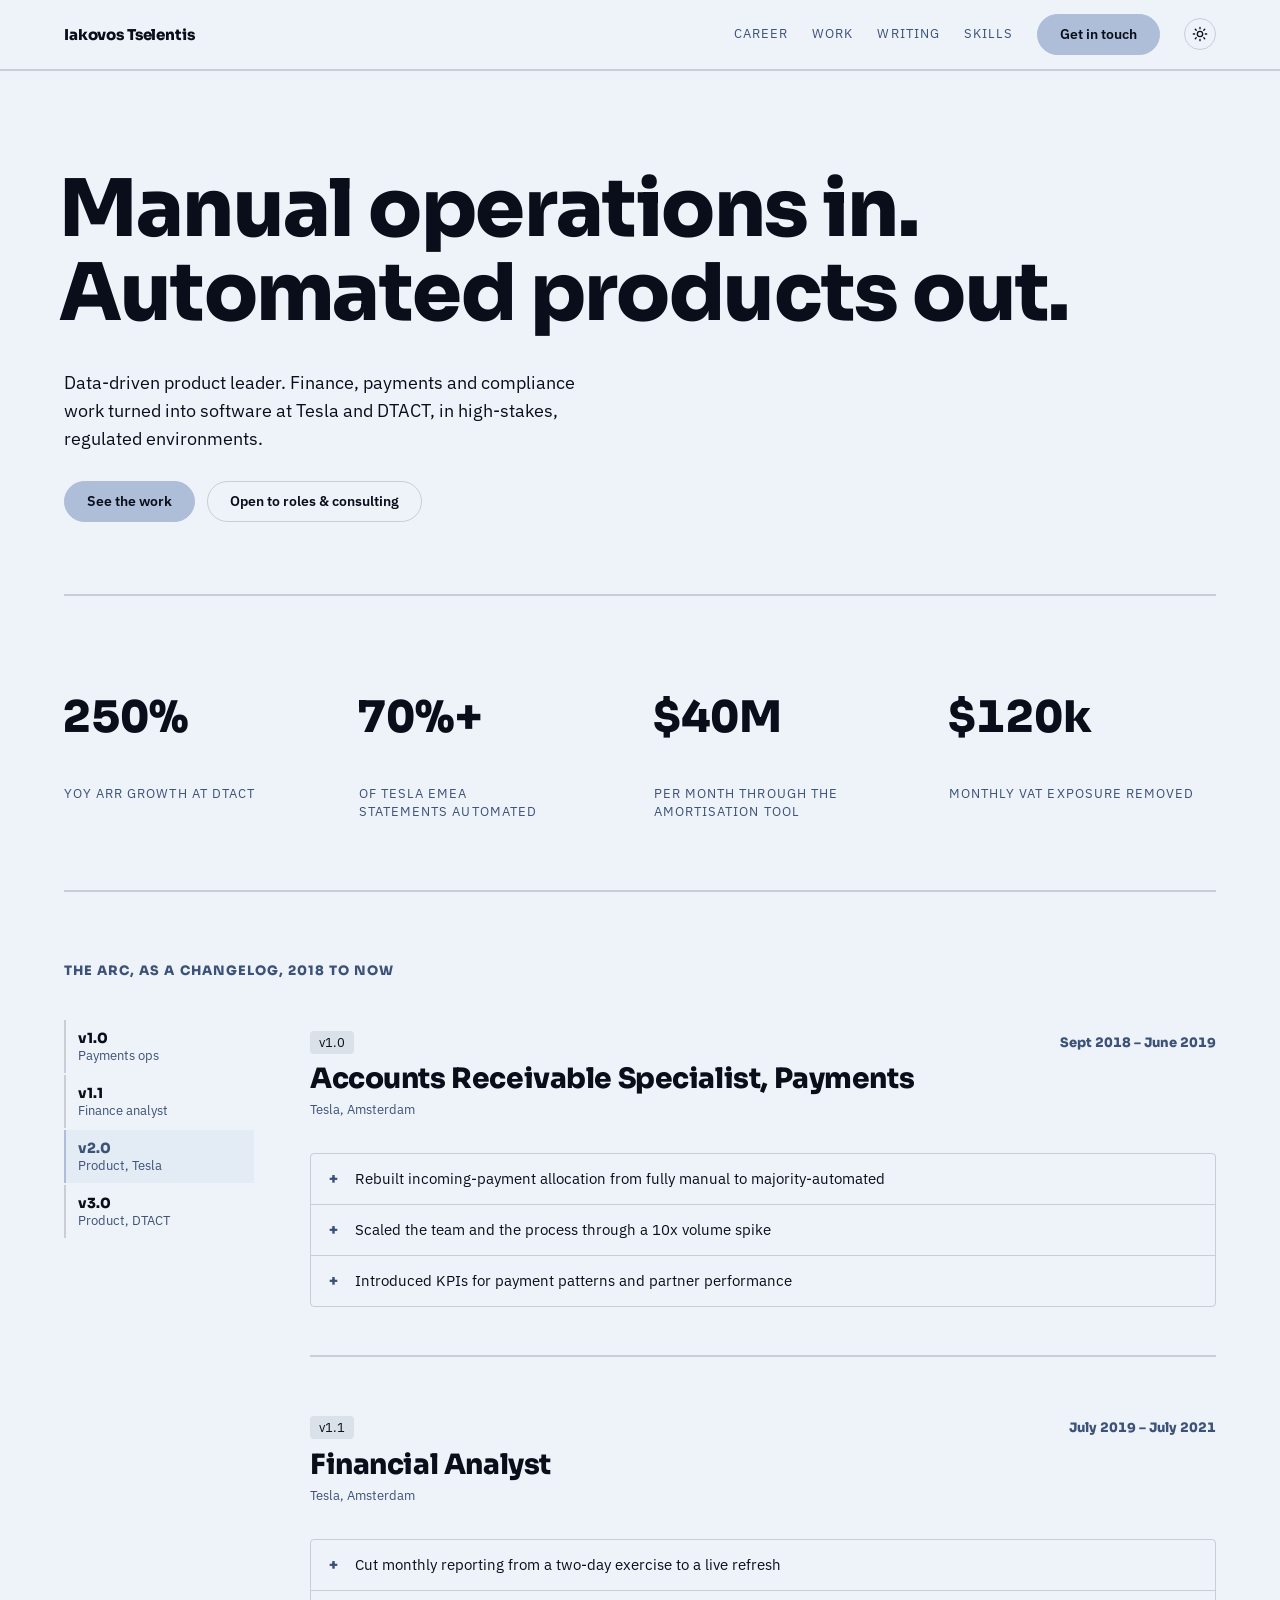
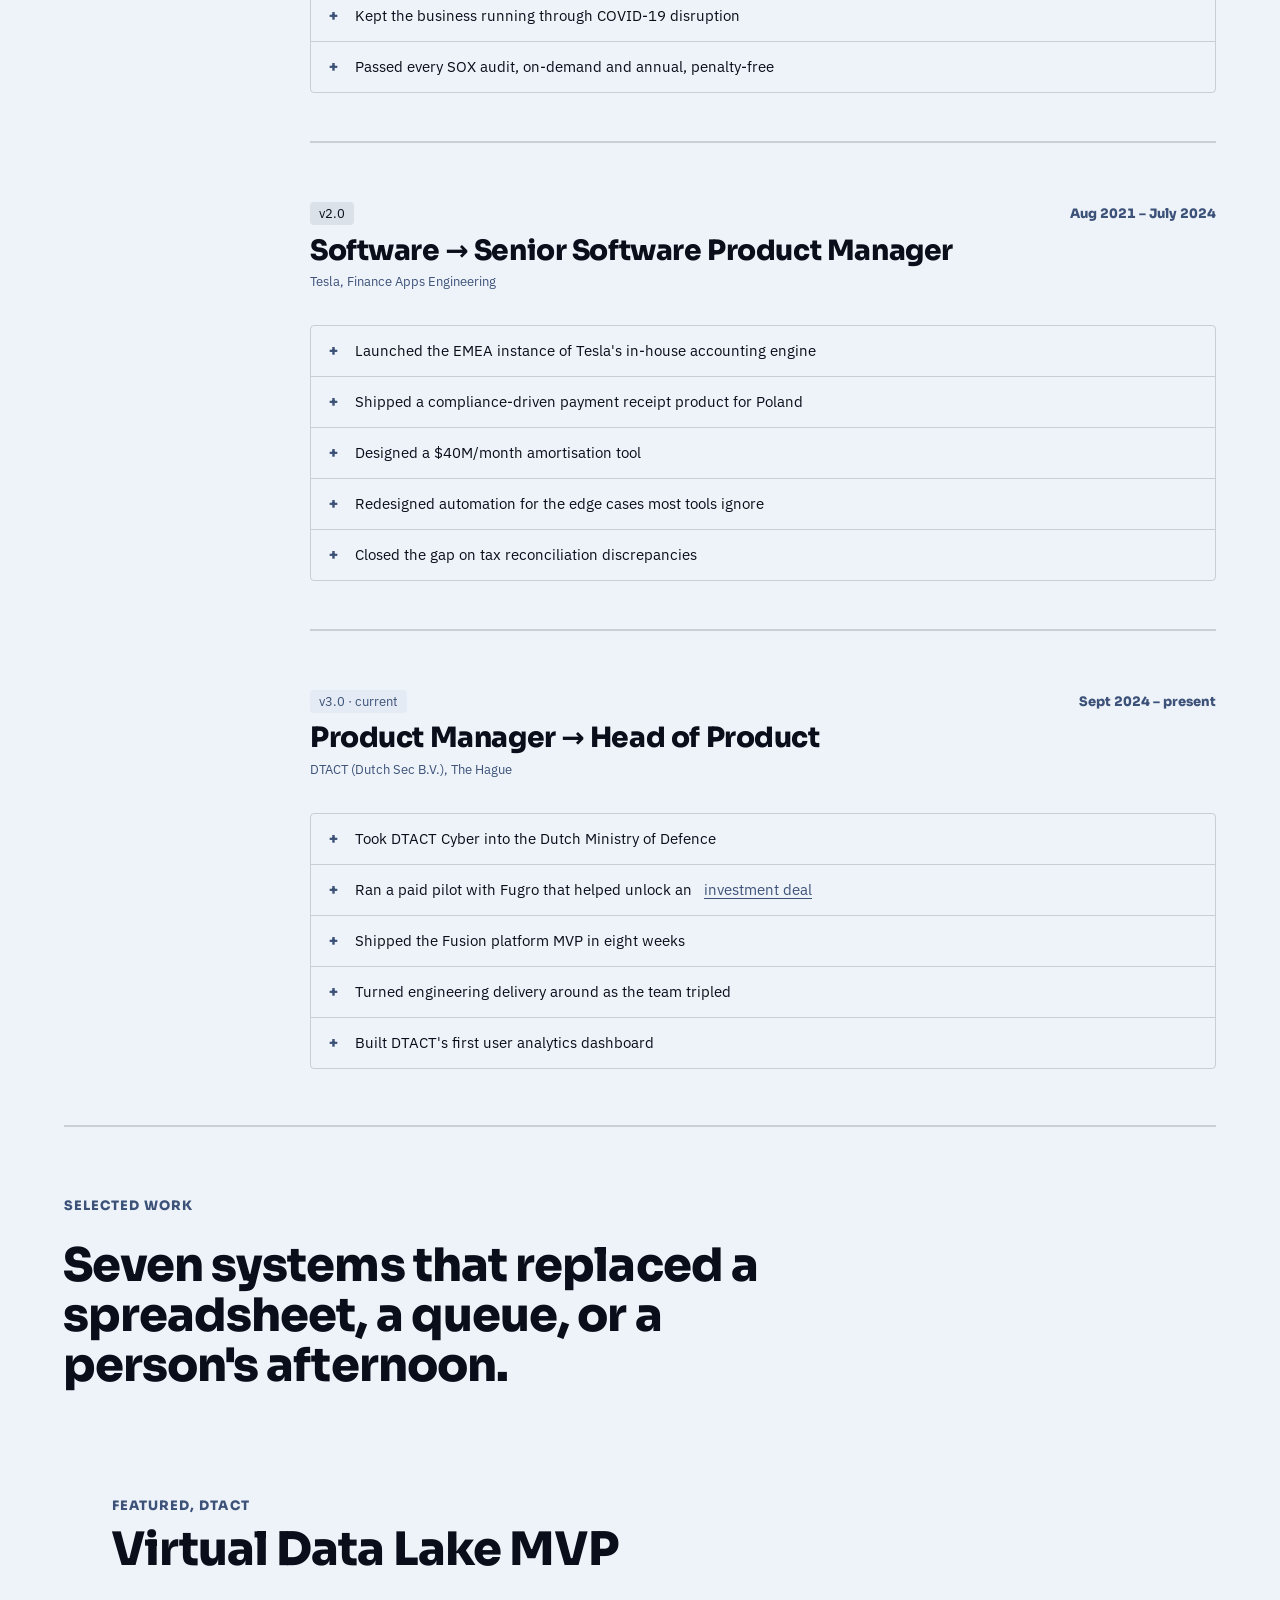
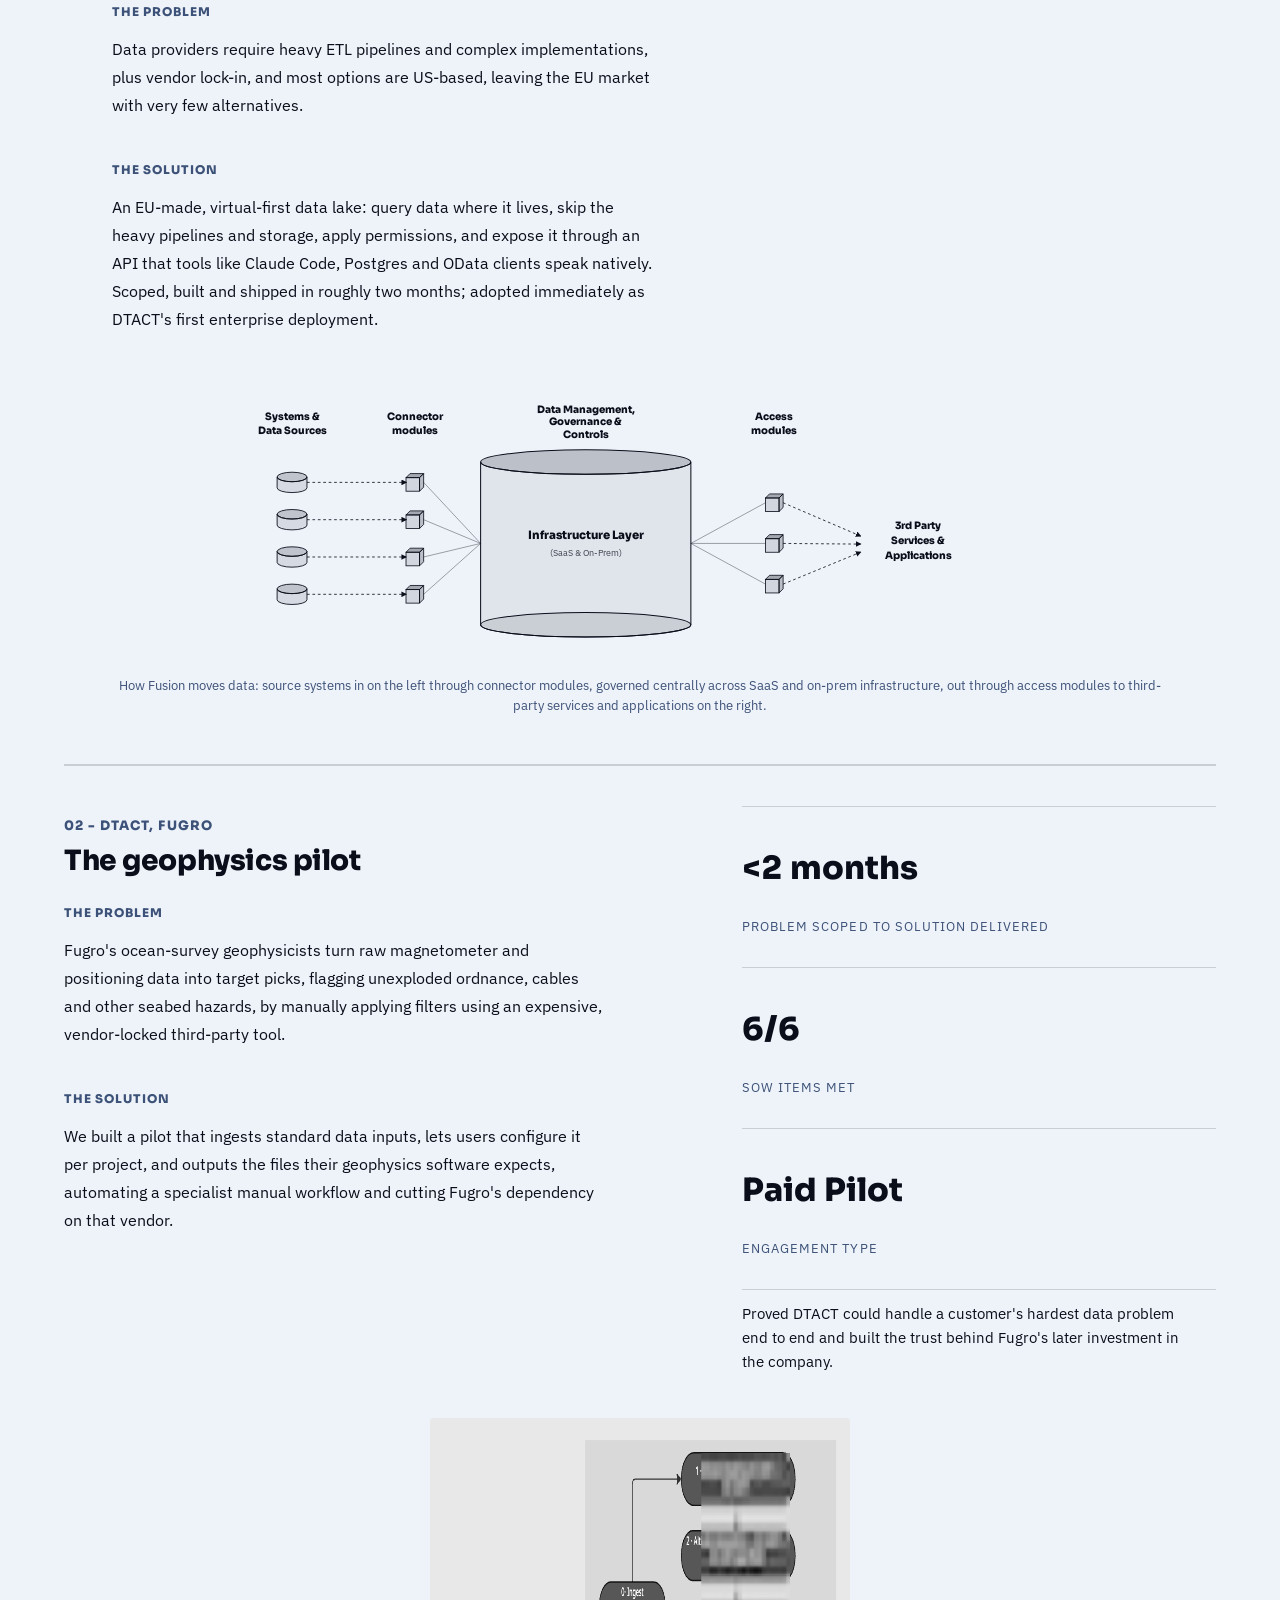
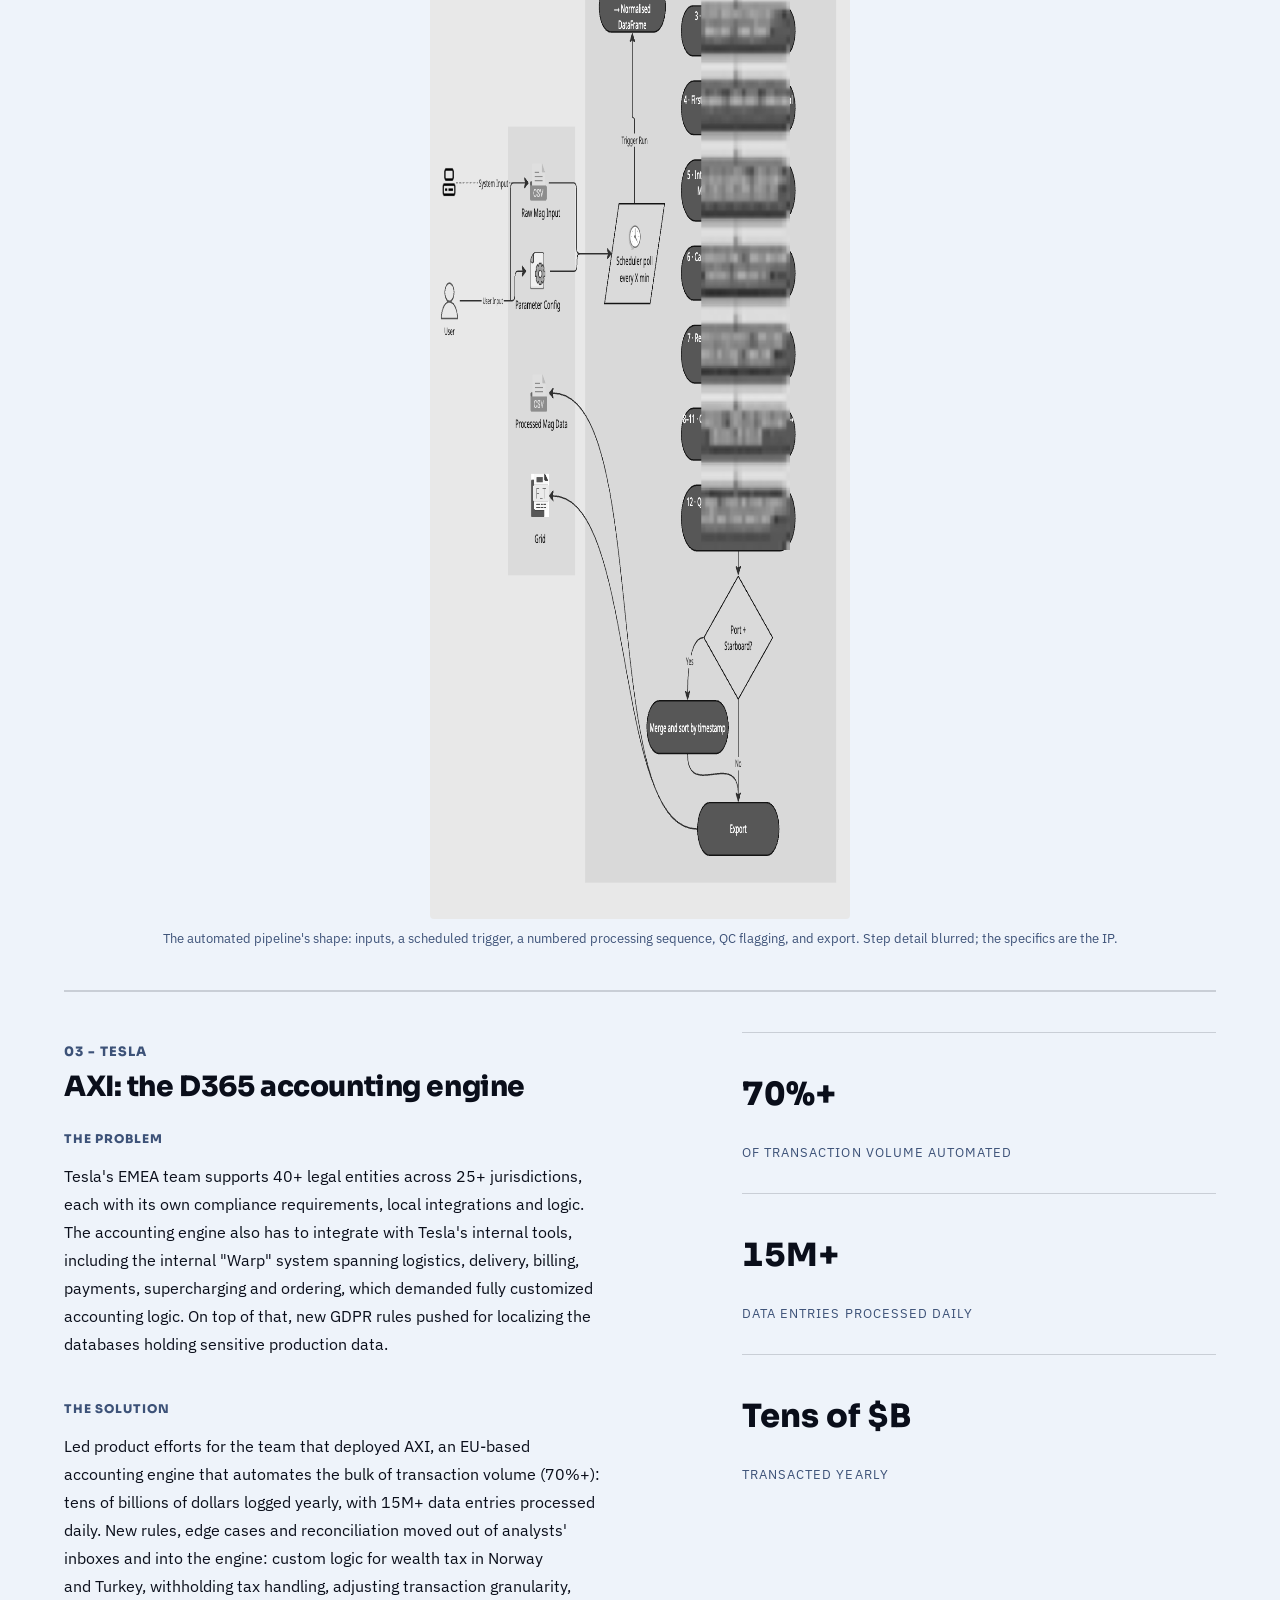
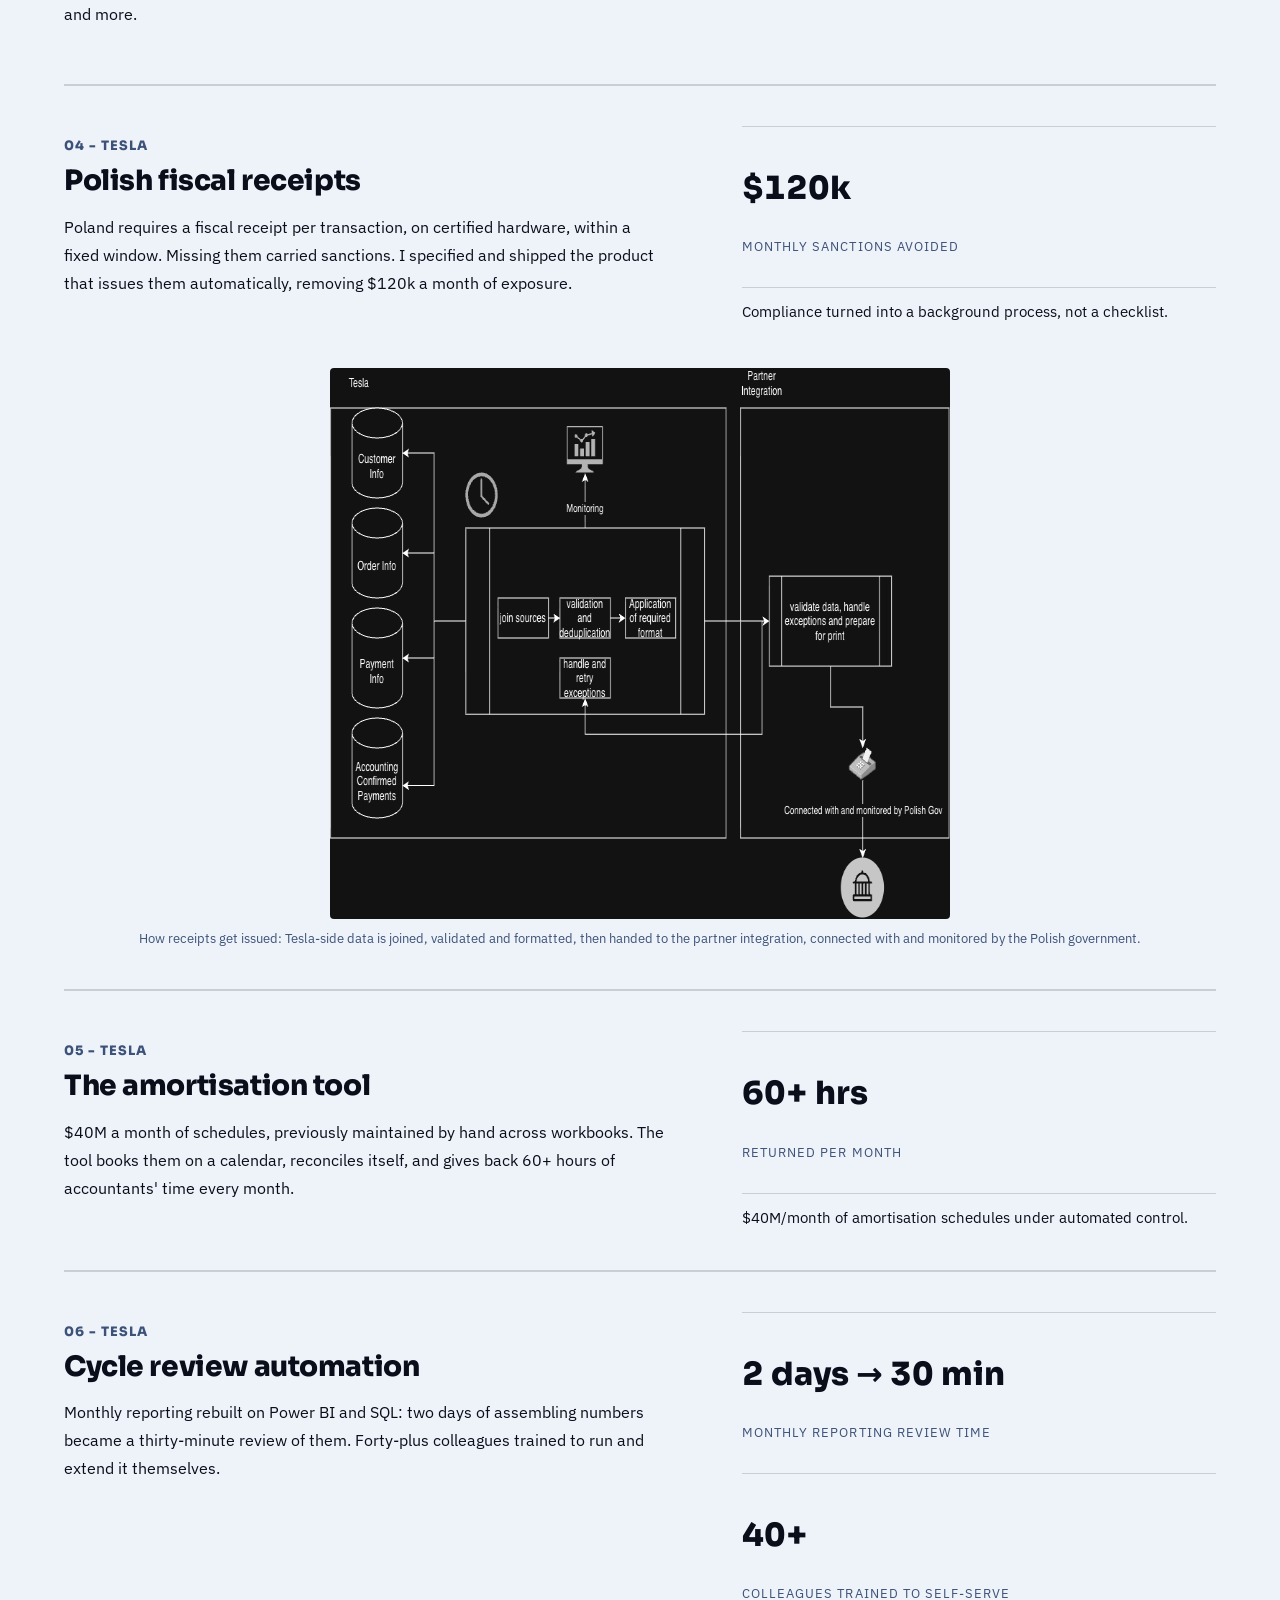
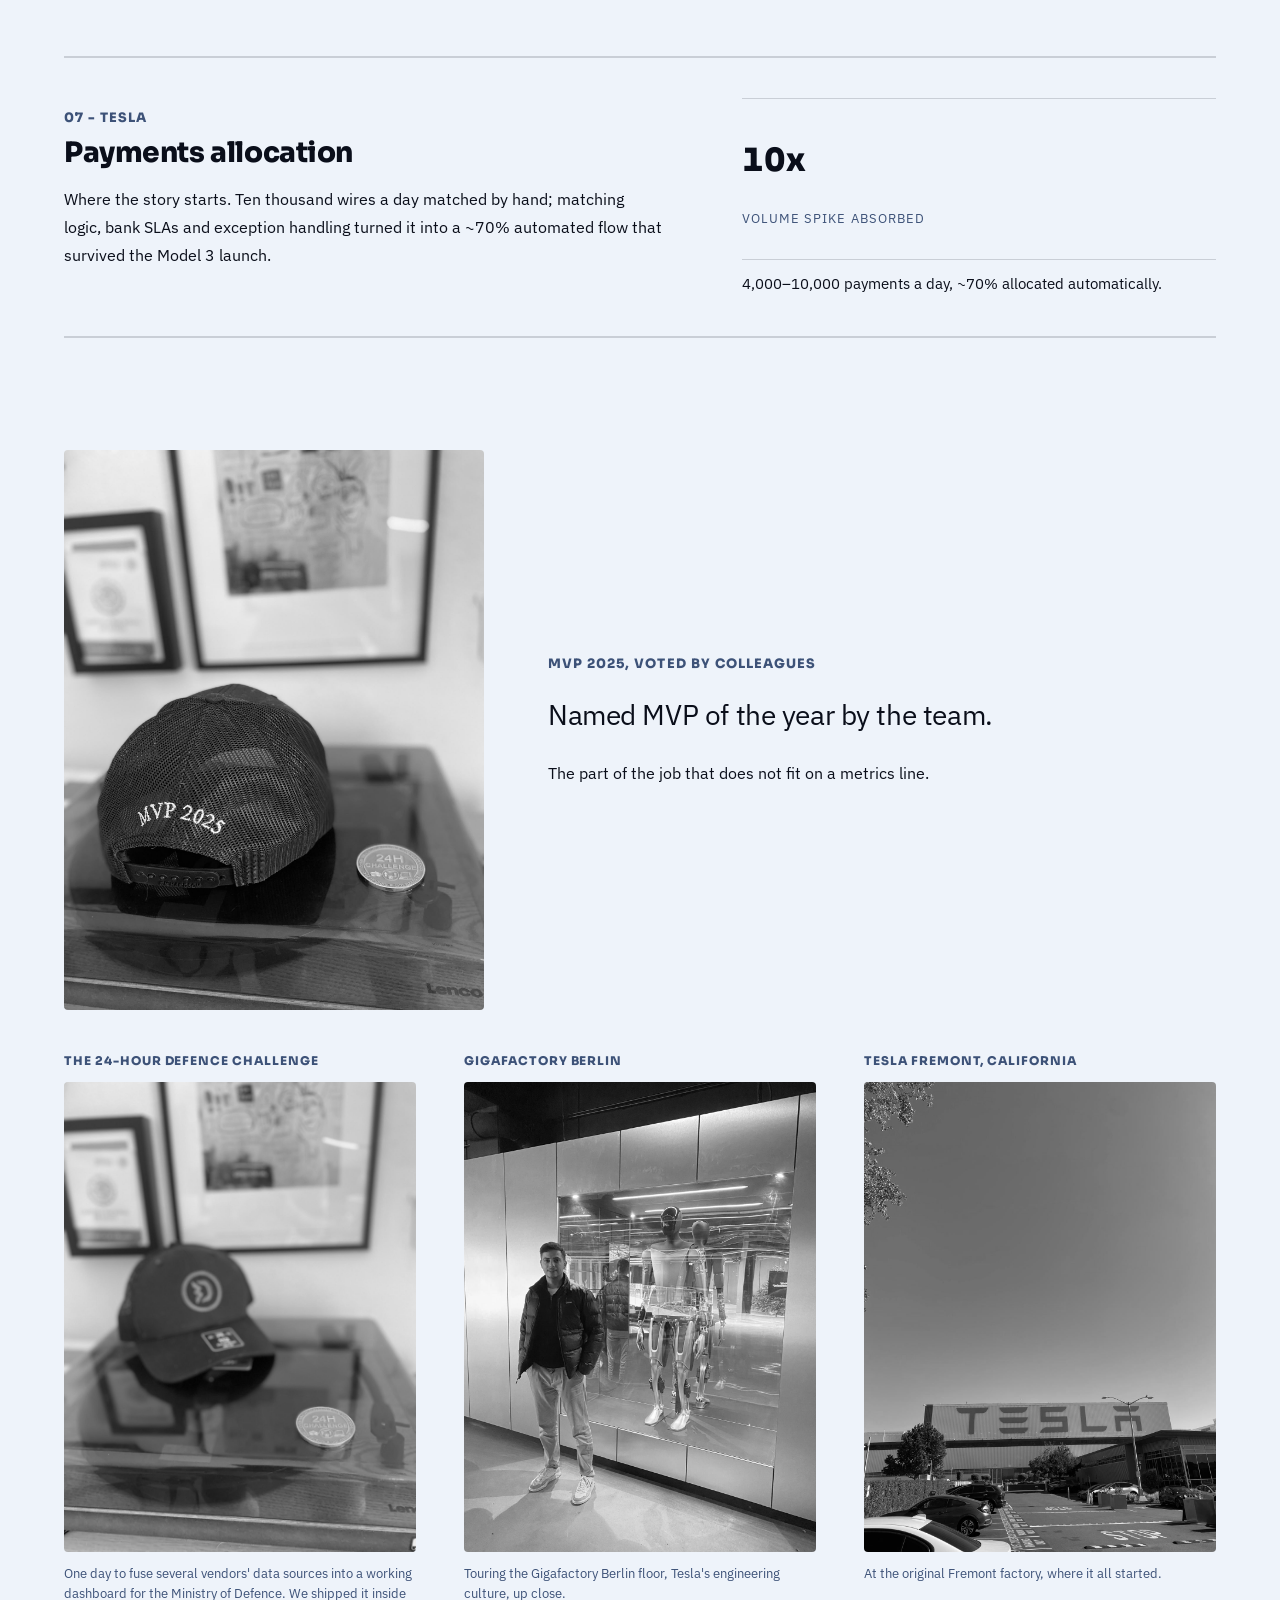
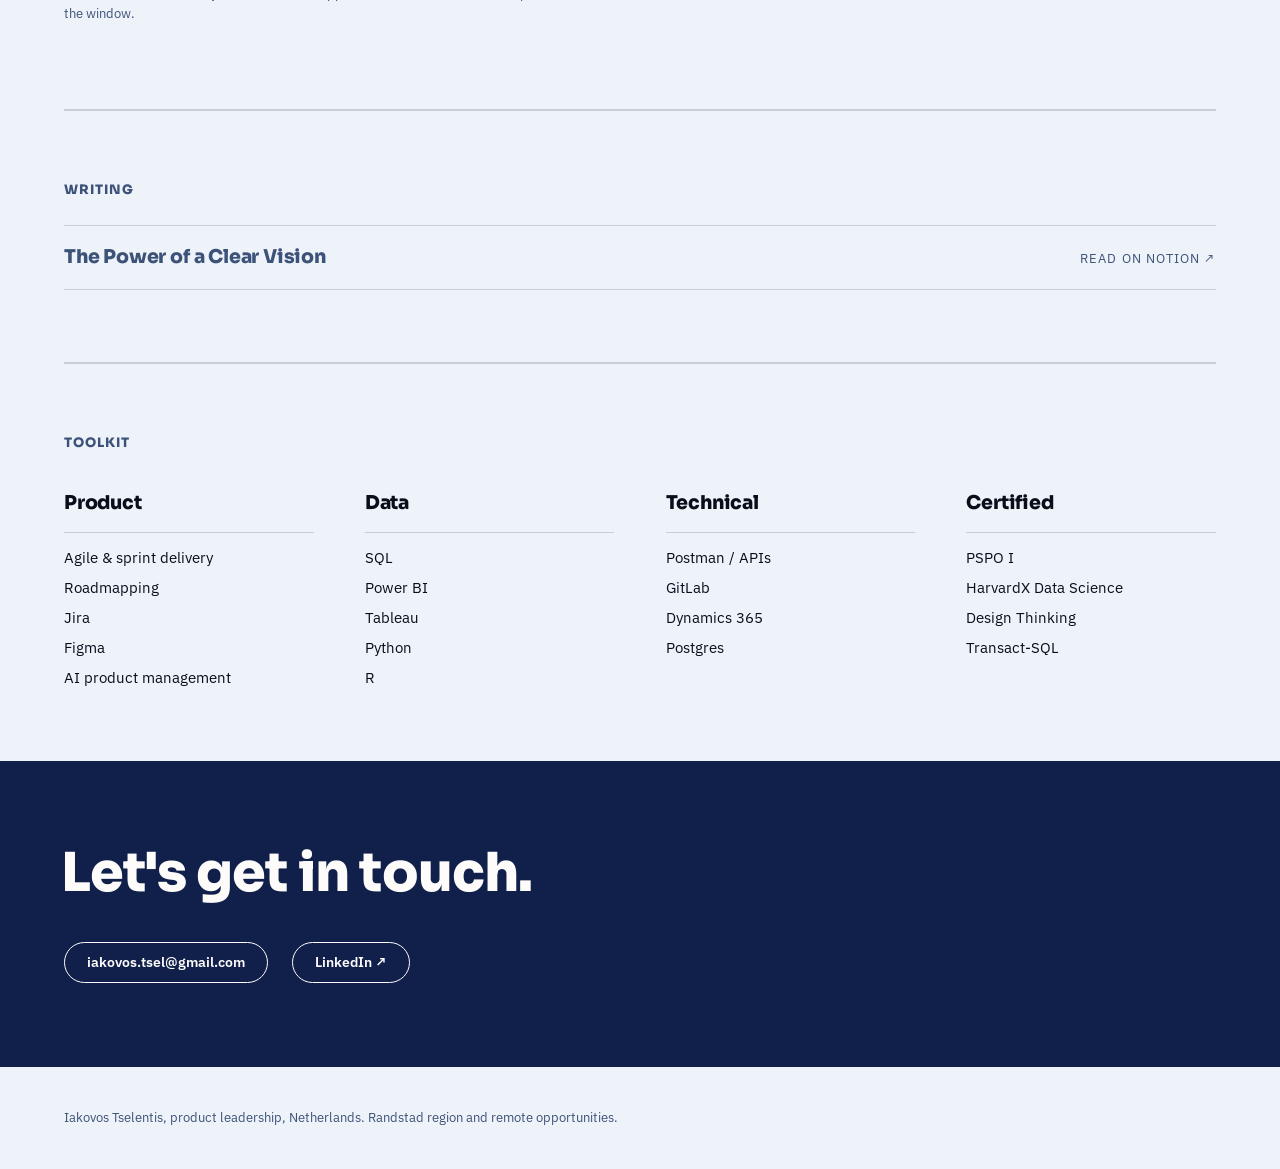
==== index.html @ f906d7c7 "Stop cropping the culture photos The previous aspect-ratio:4/3 + object-fit:cover combo cropped thes" ====
<!doctype html>
<html lang="en">
<head>
<meta charset="utf-8">
<meta name="viewport" content="width=device-width, initial-scale=1">
<title>Iakovos Tselentis, Product Leader</title>
<meta name="description" content="Data-driven product leader. Career portfolio: payments automation at Tesla to Head of Product at DTACT.">
<link rel="preconnect" href="https://fonts.googleapis.com">
<link rel="preconnect" href="https://fonts.gstatic.com" crossorigin>
<link href="https://fonts.googleapis.com/css2?family=Sora:wght@400;600;800&family=IBM+Plex+Sans:wght@400;500;600&display=swap" rel="stylesheet">
<link rel="stylesheet" href="tokens.css">
</head>
<body>


<div style="background: var(--color-bg); color: var(--color-text); font-family: var(--font-body); font-size: 15px; line-height: 1.55;">

<nav class="nav" style="position: sticky; top: 0; z-index: 20; display: flex; flex-wrap: wrap; align-items: center; gap: 12px 24px; background: var(--color-bg); border-bottom: 2px solid var(--color-divider); padding: 14px clamp(20px, 5vw, 72px);">
  <span class="nav-brand" style="font-family: var(--font-heading); font-weight: 800; font-size: 15px; letter-spacing: -0.01em; margin-right: auto;">Iakovos Tselentis</span>
  <a href="#career" style="font-size: 13px; letter-spacing: 0.08em; text-transform: uppercase; text-decoration: none; white-space: nowrap;">Career</a>
  <a href="#work" style="font-size: 13px; letter-spacing: 0.08em; text-transform: uppercase; text-decoration: none; white-space: nowrap;">Work</a>
  <a href="#writing" style="font-size: 13px; letter-spacing: 0.08em; text-transform: uppercase; text-decoration: none; white-space: nowrap;">Writing</a>
  <a href="#skills" style="font-size: 13px; letter-spacing: 0.08em; text-transform: uppercase; text-decoration: none; white-space: nowrap;">Skills</a>
  <a class="btn btn-primary" href="#contact">Get in touch</a>
  <button class="theme-toggle" id="theme-toggle" type="button" aria-label="Toggle light and dark mode">
    <svg class="icon-moon" viewBox="0 0 24 24" fill="none" stroke="currentColor" stroke-width="2" stroke-linecap="round" stroke-linejoin="round"><path d="M21 12.79A9 9 0 1 1 11.21 3 7 7 0 0 0 21 12.79z"></path></svg>
    <svg class="icon-sun" viewBox="0 0 24 24" fill="none" stroke="currentColor" stroke-width="2" stroke-linecap="round" stroke-linejoin="round"><circle cx="12" cy="12" r="4"></circle><path d="M12 2v2M12 20v2M4.93 4.93l1.41 1.41M17.66 17.66l1.41 1.41M2 12h2M20 12h2M4.93 19.07l1.41-1.41M17.66 6.34l1.41-1.41"></path></svg>
  </button>
</nav>

<div style="max-width: 1200px; margin: 0 auto; padding: 0 clamp(20px, 5vw, 72px);">

  <section class="hero-section" style="padding: 96px 0 72px;">
    <h1 class="text-display">
      <span style="display: block;">Manual operations in.</span>
      <span style="display: block;">Automated products out.</span>
    </h1>
    <p class="text-body-lg" style="font-size: 18px; max-width: 52ch; margin-top: 34px;">Data-driven product leader. Finance, payments and compliance work turned into software at Tesla and DTACT, in high-stakes, regulated environments.</p>
    <div style="display: flex; gap: 12px; flex-wrap: wrap; margin-top: 28px;">
      <a class="btn btn-primary" href="#work">See the work</a>
      <a class="btn btn-secondary" href="#contact">Open to roles &amp; consulting</a>
    </div>
  </section>

  <hr style="height: 2px; border: 0; margin: 0; background: var(--color-divider);" />

  <section class="stats-section" aria-label="Headline results" style="padding: 56px 0;">
    <div style="display: grid; grid-template-columns: repeat(auto-fit, minmax(170px, 1fr)); gap: 42px 28px;">
      <div>
        <p class="stat-display">250%</p>
        <p class="label-sm" style="margin-top: 14px;">YoY ARR growth at DTACT</p>
      </div>
      <div>
        <p class="stat-display">70%+</p>
        <p class="label-sm" style="margin-top: 14px;">Of Tesla EMEA statements automated</p>
      </div>
      <div>
        <p class="stat-display">$40M</p>
        <p class="label-sm" style="margin-top: 14px;">Per month through the amortisation tool</p>
      </div>
      <div>
        <p class="stat-display">$120k</p>
        <p class="label-sm" style="margin-top: 14px;">Monthly VAT exposure removed</p>
      </div>
    </div>
  </section>

  <hr style="height: 2px; border: 0; margin: 0; background: var(--color-divider);" />

  <section id="career" style="padding: 72px 0 56px;">
    <span class="eyebrow" style="margin-bottom: 42px;">The arc, as a changelog, 2018 to now</span>

    <div class="changelog-grid">
      <nav class="log-rail" id="log-rail">
        <button data-target="v1" class="active"><span class="v">v1.0</span>Payments ops</button>
        <button data-target="v1-1"><span class="v">v1.1</span>Finance analyst</button>
        <button data-target="v2"><span class="v">v2.0</span>Product, Tesla</button>
        <button data-target="v3"><span class="v">v3.0</span>Product, DTACT</button>
      </nav>

      <div class="log-releases">

        <article id="v1" style="padding: 0 0 48px;">
          <div style="display: flex; justify-content: space-between; align-items: baseline; gap: 16px; flex-wrap: wrap;">
            <div>
              <span class="version-tag">v1.0</span>
              <h2 class="text-h2" style="margin-top: 10px;">Accounts Receivable Specialist, Payments</h2>
              <p class="text-small" style="margin-top: 6px;">Tesla, Amsterdam</p>
            </div>
            <p class="text-mono-num">Sept 2018 – June 2019</p>
          </div>
          <div class="commit-log">
            <details>
              <summary>Rebuilt incoming-payment allocation from fully manual to majority-automated</summary>
              <div class="diff">Took daily incoming wires from 4,000–10,000 transactions matched by hand to a rules-based allocation flow, negotiating SLAs with partner banks including Barclays and ABN Amro.
                <div class="metric-chip">manual → ~70% auto-allocated</div>
              </div>
            </details>
            <details>
              <summary>Scaled the team and the process through a 10x volume spike</summary>
              <div class="diff">Hired and trained two teammates to absorb the Model 3 EU launch, which multiplied incoming payment volume without a proportional headcount increase.
                <div class="metric-chip">10x payment volume, same-size core team</div>
              </div>
            </details>
            <details>
              <summary>Introduced KPIs for payment patterns and partner performance</summary>
              <div class="diff">Gave finance leadership and banking partners a shared read on settlement speed and exception rates for the first time.</div>
            </details>
          </div>
        </article>

        <article id="v1-1" style="border-top: 2px solid var(--color-divider); padding: 48px 0;">
          <div style="display: flex; justify-content: space-between; align-items: baseline; gap: 16px; flex-wrap: wrap;">
            <div>
              <span class="version-tag">v1.1</span>
              <h2 class="text-h2" style="margin-top: 10px;">Financial Analyst</h2>
              <p class="text-small" style="margin-top: 6px;">Tesla, Amsterdam</p>
            </div>
            <p class="text-mono-num">July 2019 – July 2021</p>
          </div>
          <div class="commit-log">
            <details>
              <summary>Cut monthly reporting from a two-day exercise to a live refresh</summary>
              <div class="diff">Introduced Power BI and SQL modelling to a finance department running on manual spreadsheets, automating the month-end close and management reporting cycle, then trained 40+ colleagues to build on it.
                <div class="metric-chip">2 work days → ~30 minutes</div>
              </div>
            </details>
            <details>
              <summary>Kept the business running through COVID-19 disruption</summary>
              <div class="diff">Reviewed 50,000+ purchase orders to maintain continuity during lockdown, with zero disruption to reporting cadence.</div>
            </details>
            <details>
              <summary>Passed every SOX audit, on-demand and annual, penalty-free</summary>
              <div class="diff">Reporting accuracy and controls held up under yearly and ad-hoc audit cycles throughout the role.</div>
            </details>
          </div>
        </article>

        <article id="v2" style="border-top: 2px solid var(--color-divider); padding: 48px 0;">
          <div style="display: flex; justify-content: space-between; align-items: baseline; gap: 16px; flex-wrap: wrap;">
            <div>
              <span class="version-tag">v2.0</span>
              <h2 class="text-h2" style="margin-top: 10px;">Software → Senior Software Product Manager</h2>
              <p class="text-small" style="margin-top: 6px;">Tesla, Finance Apps Engineering</p>
            </div>
            <p class="text-mono-num">Aug 2021 – July 2024</p>
          </div>
          <div class="commit-log">
            <details>
              <summary>Launched the EMEA instance of Tesla's in-house accounting engine</summary>
              <div class="diff">Owned the product behind Tesla's internal AX/D365 accounting interface end to end: the system responsible for automating the majority of financial statement production and absorbing regulatory change across EMEA.
                <div class="metric-chip">70+% of statements automated, 40+ entities</div>
              </div>
            </details>
            <details>
              <summary>Shipped a compliance-driven payment receipt product for Poland</summary>
              <div class="diff">Built and launched fiscal-receipt issuing for the Polish market to meet a local, real-time VAT reporting requirement Tesla was exposed on.
                <div class="metric-chip">$120k/month in VAT sanctions avoided</div>
              </div>
            </details>
            <details>
              <summary>Designed a $40M/month amortisation tool</summary>
              <div class="diff">Replaced a manual monthly process for Cost Controllers across EU and APAC with a purpose-built amortisation engine.
                <div class="metric-chip">60+ person-hours/month saved</div>
              </div>
            </details>
            <details>
              <summary>Redesigned automation for the edge cases most tools ignore</summary>
              <div class="diff">Reworked invoicing and payment-settlement automation to handle exceptions that used to fall back to manual work, across Tax, Accounting and Operations.
                <div class="metric-chip">80% cut in manual invoicing effort</div>
              </div>
            </details>
            <details>
              <summary>Closed the gap on tax reconciliation discrepancies</summary>
              <div class="diff">Built monitoring dashboards that surfaced reconciliation gaps to tax and engineering stakeholders before they became audit findings.
                <div class="metric-chip">95% reduction in discrepancies</div>
              </div>
            </details>
          </div>
        </article>

        <article id="v3" style="border-top: 2px solid var(--color-divider); padding: 48px 0 0;">
          <div style="display: flex; justify-content: space-between; align-items: baseline; gap: 16px; flex-wrap: wrap;">
            <div>
              <span class="version-tag is-current">v3.0 · current</span>
              <h2 class="text-h2" style="margin-top: 10px;">Product Manager → Head of Product</h2>
              <p class="text-small" style="margin-top: 6px;">DTACT (Dutch Sec B.V.), The Hague</p>
            </div>
            <p class="text-mono-num">Sept 2024 – present</p>
          </div>
          <div class="commit-log">
            <details>
              <summary>Took DTACT Cyber into the Dutch Ministry of Defence</summary>
              <div class="diff">Led the platform from ideation through launch to the Ministry, water authorities and other government bodies, securing and renewing multi-year contracts.
                <div class="metric-chip">250% YoY ARR · CSAT 50% → 80%</div>
              </div>
            </details>
            <details>
              <summary>Ran a paid pilot with Fugro that helped unlock an <a href="https://www.fugro.com/news/business-news/2026/fugro-invests-in-dtact-to-strengthen-data-intelligence-capabilities" target="_blank" rel="noopener">investment deal</a></summary>
              <div class="diff">Led a pilot automating the transformation of Fugro's geophysics data, delivering a working alternative workflow. The technical win mattered less than what it proved during an active investment negotiation: Fugro invested in DTACT shortly after the pilot closed.
                <div class="metric-chip">Paid pilot → Fugro investment</div>
              </div>
            </details>
            <details>
              <summary>Shipped the Fusion platform MVP in eight weeks</summary>
              <div class="diff">Built the first version of DTACT Fusion, ingesting disparate sources into a virtual data lake and exposing it through APIs to external tools, including Claude Code and PostgreSQL connectors. Fugro put it into production immediately, becoming DTACT's first enterprise deployment.
                <div class="metric-chip">2-month build → first enterprise deployment</div>
              </div>
            </details>
            <details>
              <summary>Turned engineering delivery around as the team tripled</summary>
              <div class="diff">Raised sprint completion from 30% to over 70% while the engineering team grew from 3 to 10+, through clearer roadmaps, OKRs and a standardised AI-assisted dev workflow.
                <div class="metric-chip">30% → 70%+ sprint completion</div>
              </div>
            </details>
            <details>
              <summary>Built DTACT's first user analytics dashboard</summary>
              <div class="diff">Gave the team data-driven prioritisation for the first time, cutting AI workflow errors from 30% to under 2% along the way.
                <div class="metric-chip">30% → &lt;2% AI workflow error rate</div>
              </div>
            </details>
          </div>
        </article>

      </div>
    </div>
  </section>

  <hr style="height: 2px; border: 0; margin: 0; background: var(--color-divider);" />

  <section id="work" style="padding: 72px 0 32px;">
    <span class="eyebrow" style="margin-bottom: 28px;">Selected work</span>
    <h2 class="text-h1" style="max-width: 20ch;">Seven systems that replaced a spreadsheet, a queue, or a person's afternoon.</h2>
  </section>

  <section aria-label="Featured projects" style="padding: 24px 0 56px;">

    <article style="display: flex; flex-wrap: wrap; gap: 32px clamp(24px, 5vw, 72px); background: var(--color-surface); border-radius: var(--radius-sm); padding: 40px clamp(20px, 4vw, 48px); margin-bottom: 8px;">
      <div style="flex: 1 1 420px; min-width: 0;">
        <p class="eyebrow" style="margin-bottom: 12px;">Featured, DTACT</p>
        <h3 class="text-h1">Virtual Data Lake MVP</h3>
        <div style="margin-top: 18px; display: grid; gap: 16px; max-width: 60ch;">
          <div>
            <p class="eyebrow-sm" style="margin-bottom: 6px;">The problem</p>
            <p class="text-body-lg">Data providers require heavy ETL pipelines and complex implementations, plus vendor lock-in, and most options are US-based, leaving the EU market with very few alternatives.</p>
          </div>
          <div>
            <p class="eyebrow-sm" style="margin-bottom: 6px;">The solution</p>
            <p class="text-body-lg">An EU-made, virtual-first data lake: query data where it lives, skip the heavy pipelines and storage, apply permissions, and expose it through an API that tools like Claude Code, Postgres and OData clients speak natively. Scoped, built and shipped in roughly two months; adopted immediately as DTACT's first enterprise deployment.</p>
          </div>
        </div>
      </div>
      <figure style="flex: 1 1 100%; min-width: 0; margin: 20px 0 0;">
        <svg viewBox="0 0 1150 390" fill="currentColor" role="img" aria-label="Data flows from source systems through connector modules into a governed infrastructure layer spanning SaaS and on-prem, then out through access modules to third-party services and applications." style="width: 100%; max-width: 780px; height: auto; display: block; margin: 0 auto; font-family: var(--font-body); color: var(--color-text);">
          <defs>
            <marker id="wf-arrow" viewBox="0 0 10 10" refX="8" refY="5" markerWidth="7" markerHeight="7" orient="auto-start-reverse">
              <path d="M0,0 L10,5 L0,10 z" fill="currentColor"></path>
            </marker>
            <g id="db-cyl">
              <path d="M0,7 A22,7 0 0,0 44,7 L44,23 A22,7 0 0,1 0,23 Z" fill="currentColor" fill-opacity="0.10" stroke="currentColor" stroke-width="1.3"></path>
              <ellipse cx="22" cy="7" rx="22" ry="7" fill="currentColor" fill-opacity="0.20" stroke="currentColor" stroke-width="1.3"></ellipse>
            </g>
            <g id="mod-cube">
              <polygon points="0,6 6,0 26,0 20,6" fill="currentColor" fill-opacity="0.32" stroke="currentColor" stroke-width="1.2" stroke-linejoin="round"></polygon>
              <polygon points="20,6 26,0 26,20 20,26" fill="currentColor" fill-opacity="0.22" stroke="currentColor" stroke-width="1.2" stroke-linejoin="round"></polygon>
              <rect x="0" y="6" width="20" height="20" fill="currentColor" fill-opacity="0.12" stroke="currentColor" stroke-width="1.2"></rect>
            </g>
          </defs>

          <text x="62" y="28" text-anchor="middle" font-family="var(--font-heading)" font-weight="800" font-size="15">Systems &amp;</text>
          <text x="62" y="48" text-anchor="middle" font-family="var(--font-heading)" font-weight="800" font-size="15">Data Sources</text>
          <text x="243" y="28" text-anchor="middle" font-family="var(--font-heading)" font-weight="800" font-size="15">Connector</text>
          <text x="243" y="48" text-anchor="middle" font-family="var(--font-heading)" font-weight="800" font-size="15">modules</text>
          <text x="495" y="18" text-anchor="middle" font-family="var(--font-heading)" font-weight="800" font-size="15">Data Management,</text>
          <text x="495" y="36" text-anchor="middle" font-family="var(--font-heading)" font-weight="800" font-size="15">Governance &amp;</text>
          <text x="495" y="54" text-anchor="middle" font-family="var(--font-heading)" font-weight="800" font-size="15">Controls</text>
          <text x="773" y="28" text-anchor="middle" font-family="var(--font-heading)" font-weight="800" font-size="15">Access</text>
          <text x="773" y="48" text-anchor="middle" font-family="var(--font-heading)" font-weight="800" font-size="15">modules</text>
          <text x="985" y="189" text-anchor="middle" font-family="var(--font-heading)" font-weight="800" font-size="15">3rd Party</text>
          <text x="985" y="211" text-anchor="middle" font-family="var(--font-heading)" font-weight="800" font-size="15">Services &amp;</text>
          <text x="985" y="233" text-anchor="middle" font-family="var(--font-heading)" font-weight="800" font-size="15">Applications</text>

          <use href="#db-cyl" x="40" y="105"></use>
          <use href="#db-cyl" x="40" y="160"></use>
          <use href="#db-cyl" x="40" y="215"></use>
          <use href="#db-cyl" x="40" y="270"></use>

          <use href="#mod-cube" x="230" y="107"></use>
          <use href="#mod-cube" x="230" y="162"></use>
          <use href="#mod-cube" x="230" y="217"></use>
          <use href="#mod-cube" x="230" y="272"></use>

          <line x1="84" y1="120" x2="230" y2="120" stroke="currentColor" stroke-width="1.2" stroke-dasharray="4 4" marker-end="url(#wf-arrow)"></line>
          <line x1="84" y1="175" x2="230" y2="175" stroke="currentColor" stroke-width="1.2" stroke-dasharray="4 4" marker-end="url(#wf-arrow)"></line>
          <line x1="84" y1="230" x2="230" y2="230" stroke="currentColor" stroke-width="1.2" stroke-dasharray="4 4" marker-end="url(#wf-arrow)"></line>
          <line x1="84" y1="285" x2="230" y2="285" stroke="currentColor" stroke-width="1.2" stroke-dasharray="4 4" marker-end="url(#wf-arrow)"></line>

          <line x1="256" y1="120" x2="340" y2="210" stroke="currentColor" stroke-width="1" stroke-opacity="0.55"></line>
          <line x1="256" y1="175" x2="340" y2="210" stroke="currentColor" stroke-width="1" stroke-opacity="0.55"></line>
          <line x1="256" y1="230" x2="340" y2="210" stroke="currentColor" stroke-width="1" stroke-opacity="0.55"></line>
          <line x1="256" y1="285" x2="340" y2="210" stroke="currentColor" stroke-width="1" stroke-opacity="0.55"></line>

          <path d="M340,90 A155,18 0 0,0 650,90 L650,330 A155,18 0 0,1 340,330 Z" fill="currentColor" fill-opacity="0.06" stroke="currentColor" stroke-width="1.5"></path>
          <ellipse cx="495" cy="330" rx="155" ry="18" fill="currentColor" fill-opacity="0.10" stroke="currentColor" stroke-width="1.5"></ellipse>
          <ellipse cx="495" cy="90" rx="155" ry="18" fill="currentColor" fill-opacity="0.22" stroke="currentColor" stroke-width="1.5"></ellipse>
          <text x="495" y="204" text-anchor="middle" font-family="var(--font-heading)" font-weight="800" font-size="17">Infrastructure Layer</text>
          <text x="495" y="228" text-anchor="middle" font-size="14" fill-opacity="0.75">(SaaS &amp; On-Prem)</text>

          <line x1="650" y1="210" x2="760" y2="150" stroke="currentColor" stroke-width="1" stroke-opacity="0.55"></line>
          <line x1="650" y1="210" x2="760" y2="210" stroke="currentColor" stroke-width="1" stroke-opacity="0.55"></line>
          <line x1="650" y1="210" x2="760" y2="270" stroke="currentColor" stroke-width="1" stroke-opacity="0.55"></line>

          <use href="#mod-cube" x="760" y="137"></use>
          <use href="#mod-cube" x="760" y="197"></use>
          <use href="#mod-cube" x="760" y="257"></use>

          <line x1="786" y1="150" x2="900" y2="199" stroke="currentColor" stroke-width="1.2" stroke-dasharray="4 4" marker-end="url(#wf-arrow)"></line>
          <line x1="786" y1="210" x2="900" y2="211" stroke="currentColor" stroke-width="1.2" stroke-dasharray="4 4" marker-end="url(#wf-arrow)"></line>
          <line x1="786" y1="270" x2="900" y2="223" stroke="currentColor" stroke-width="1.2" stroke-dasharray="4 4" marker-end="url(#wf-arrow)"></line>
        </svg>
        <figcaption style="font-size: 13px; color: var(--color-neutral-300); margin-top: 10px; text-align: center;">How Fusion moves data: source systems in on the left through connector modules, governed centrally across SaaS and on-prem infrastructure, out through access modules to third-party services and applications on the right.</figcaption>
      </figure>
    </article>

    <article style="display: flex; flex-wrap: wrap; gap: 32px clamp(24px, 5vw, 72px); border-top: 2px solid var(--color-divider); padding: 40px 0;">
      <div style="flex: 1 1 420px; min-width: 0;">
        <p class="eyebrow" style="margin-bottom: 12px;">02 - DTACT, Fugro</p>
        <h3 class="text-h2">The geophysics pilot</h3>
        <div style="margin-top: 18px; display: grid; gap: 16px; max-width: 60ch;">
          <div>
            <p class="eyebrow-sm" style="margin-bottom: 6px;">The problem</p>
            <p class="text-body-lg">Fugro's ocean-survey geophysicists turn raw magnetometer and positioning data into target picks, flagging unexploded ordnance, cables and other seabed hazards, by manually applying filters using an expensive, vendor-locked third-party tool.</p>
          </div>
          <div>
            <p class="eyebrow-sm" style="margin-bottom: 6px;">The solution</p>
            <p class="text-body-lg">We built a pilot that ingests standard data inputs, lets users configure it per project, and outputs the files their geophysics software expects, automating a specialist manual workflow and cutting Fugro's dependency on that vendor.</p>
          </div>
        </div>
      </div>
      <div style="flex: 1 1 280px; min-width: 0; display: grid; align-content: start; gap: 18px;">
        <div class="stat-card"><p class="stat-number">&lt;2 months</p><p class="label-sm" style="margin-top: 8px;">Problem scoped to solution delivered</p></div>
        <div class="stat-card"><p class="stat-number">6/6</p><p class="label-sm" style="margin-top: 8px;">SoW items met</p></div>
        <div class="stat-card"><p class="stat-number">Paid Pilot</p><p class="label-sm" style="margin-top: 8px;">Engagement type</p></div>
        <div class="stat-card"><p style="font-size: 15px; line-height: 24px; margin: 0;">Proved DTACT could handle a customer's hardest data problem end to end and built the trust behind Fugro's later investment in the company.</p></div>
      </div>
      <figure class="grayscale" style="flex: 1 1 100%; min-width: 0; margin: 12px 0 0;">
        <img class="zoomable" src="assets/mag_qc_automation.png" width="907" height="1101" alt="Automated magnetometer QC pipeline: scheduled ingest through a numbered processing sequence to port/starboard merge and export (step detail intentionally obscured)" style="display: block; max-width: 420px; width: 100%; margin: 0 auto; border-radius: 4px;">
        <figcaption style="font-size: 13px; color: var(--color-neutral-300); text-align: center; margin-top: 10px;">The automated pipeline's shape: inputs, a scheduled trigger, a numbered processing sequence, QC flagging, and export. Step detail blurred; the specifics are the IP.</figcaption>
      </figure>
    </article>

    <article style="display: flex; flex-wrap: wrap; gap: 32px clamp(24px, 5vw, 72px); border-top: 2px solid var(--color-divider); padding: 40px 0;">
      <div style="flex: 1 1 420px; min-width: 0;">
        <p class="eyebrow" style="margin-bottom: 12px;">03 - Tesla</p>
        <h3 class="text-h2">AXI: the D365 accounting engine</h3>
        <div style="margin-top: 18px; display: grid; gap: 16px; max-width: 60ch;">
          <div>
            <p class="eyebrow-sm" style="margin-bottom: 6px;">The problem</p>
            <p class="text-body-lg">Tesla's EMEA team supports 40+ legal entities across 25+ jurisdictions, each with its own compliance requirements, local integrations and logic. The accounting engine also has to integrate with Tesla's internal tools, including the internal "Warp" system spanning logistics, delivery, billing, payments, supercharging and ordering, which demanded fully customized accounting logic. On top of that, new GDPR rules pushed for localizing the databases holding sensitive production data.</p>
          </div>
          <div>
            <p class="eyebrow-sm" style="margin-bottom: 6px;">The solution</p>
            <p class="text-body-lg">Led product efforts for the team that deployed AXI, an EU-based accounting engine that automates the bulk of transaction volume (70%+): tens of billions of dollars logged yearly, with 15M+ data entries processed daily. New rules, edge cases and reconciliation moved out of analysts' inboxes and into the engine: custom logic for wealth tax in Norway and Turkey, withholding tax handling, adjusting transaction granularity, and more.</p>
          </div>
        </div>
      </div>
      <div style="flex: 1 1 280px; min-width: 0; display: grid; align-content: start; gap: 18px;">
        <div class="stat-card"><p class="stat-number">70%+</p><p class="label-sm" style="margin-top: 8px;">Of transaction volume automated</p></div>
        <div class="stat-card"><p class="stat-number">15M+</p><p class="label-sm" style="margin-top: 8px;">Data entries processed daily</p></div>
        <div class="stat-card"><p class="stat-number">Tens of $B</p><p class="label-sm" style="margin-top: 8px;">Transacted yearly</p></div>
      </div>
    </article>

    <article style="display: flex; flex-wrap: wrap; gap: 32px clamp(24px, 5vw, 72px); border-top: 2px solid var(--color-divider); padding: 40px 0;">
      <div style="flex: 1 1 420px; min-width: 0;">
        <p class="eyebrow" style="margin-bottom: 12px;">04 - Tesla</p>
        <h3 class="text-h2">Polish fiscal receipts</h3>
        <p class="text-body-lg" style="max-width: 60ch; margin-top: 16px;">Poland requires a fiscal receipt per transaction, on certified hardware, within a fixed window. Missing them carried sanctions. I specified and shipped the product that issues them automatically, removing $120k a month of exposure.</p>
      </div>
      <div style="flex: 1 1 280px; min-width: 0; display: grid; align-content: start; gap: 18px;">
        <div class="stat-card"><p class="stat-number">$120k</p><p class="label-sm" style="margin-top: 8px;">Monthly sanctions avoided</p></div>
        <div class="stat-card"><p style="font-size: 15px; line-height: 24px; margin: 0;">Compliance turned into a background process, not a checklist.</p></div>
      </div>
      <figure class="grayscale" style="flex: 1 1 100%; min-width: 0; margin: 12px 0 0;">
        <img class="zoomable" src="assets/tesla_polish_gov_fiscal_receipts.drawio.png" width="862" height="551" alt="Flow diagram: Tesla-side customer, order and payment data is joined, validated, deduplicated and formatted, then handed to the partner integration, which validates and prepares receipts for print, connected with and monitored by the Polish government" style="display: block; max-width: 620px; width: 100%; margin: 0 auto; border-radius: 4px;">
        <figcaption style="font-size: 13px; color: var(--color-neutral-300); text-align: center; margin-top: 10px;">How receipts get issued: Tesla-side data is joined, validated and formatted, then handed to the partner integration, connected with and monitored by the Polish government.</figcaption>
      </figure>
    </article>

    <article style="display: flex; flex-wrap: wrap; gap: 32px clamp(24px, 5vw, 72px); border-top: 2px solid var(--color-divider); padding: 40px 0;">
      <div style="flex: 1 1 420px; min-width: 0;">
        <p class="eyebrow" style="margin-bottom: 12px;">05 - Tesla</p>
        <h3 class="text-h2">The amortisation tool</h3>
        <p class="text-body-lg" style="max-width: 60ch; margin-top: 16px;">$40M a month of schedules, previously maintained by hand across workbooks. The tool books them on a calendar, reconciles itself, and gives back 60+ hours of accountants' time every month.</p>
      </div>
      <div style="flex: 1 1 280px; min-width: 0; display: grid; align-content: start; gap: 18px;">
        <div class="stat-card"><p class="stat-number">60+ hrs</p><p class="label-sm" style="margin-top: 8px;">Returned per month</p></div>
        <div class="stat-card"><p style="font-size: 15px; line-height: 24px; margin: 0;">$40M/month of amortisation schedules under automated control.</p></div>
      </div>
    </article>

    <article style="display: flex; flex-wrap: wrap; gap: 32px clamp(24px, 5vw, 72px); border-top: 2px solid var(--color-divider); padding: 40px 0;">
      <div style="flex: 1 1 420px; min-width: 0;">
        <p class="eyebrow" style="margin-bottom: 12px;">06 - Tesla</p>
        <h3 class="text-h2">Cycle review automation</h3>
        <p class="text-body-lg" style="max-width: 60ch; margin-top: 16px;">Monthly reporting rebuilt on Power BI and SQL: two days of assembling numbers became a thirty-minute review of them. Forty-plus colleagues trained to run and extend it themselves.</p>
      </div>
      <div style="flex: 1 1 280px; min-width: 0; display: grid; align-content: start; gap: 18px;">
        <div class="stat-card"><p class="stat-number">2 days → 30 min</p><p class="label-sm" style="margin-top: 8px;">Monthly reporting review time</p></div>
        <div class="stat-card"><p class="stat-number">40+</p><p class="label-sm" style="margin-top: 8px;">Colleagues trained to self-serve</p></div>
      </div>
    </article>

    <article style="display: flex; flex-wrap: wrap; gap: 32px clamp(24px, 5vw, 72px); border-top: 2px solid var(--color-divider); border-bottom: 2px solid var(--color-divider); padding: 40px 0;">
      <div style="flex: 1 1 420px; min-width: 0;">
        <p class="eyebrow" style="margin-bottom: 12px;">07 - Tesla</p>
        <h3 class="text-h2">Payments allocation</h3>
        <p class="text-body-lg" style="max-width: 60ch; margin-top: 16px;">Where the story starts. Ten thousand wires a day matched by hand; matching logic, bank SLAs and exception handling turned it into a ~70% automated flow that survived the Model 3 launch.</p>
      </div>
      <div style="flex: 1 1 280px; min-width: 0; display: grid; align-content: start; gap: 18px;">
        <div class="stat-card"><p class="stat-number">10x</p><p class="label-sm" style="margin-top: 8px;">Volume spike absorbed</p></div>
        <div class="stat-card"><p style="font-size: 15px; line-height: 24px; margin: 0;">4,000–10,000 payments a day, ~70% allocated automatically.</p></div>
      </div>
    </article>
  </section>

  <section aria-label="At DTACT" style="padding: 56px 0 72px;">
    <div style="display: flex; flex-wrap: wrap; gap: 32px clamp(24px, 5vw, 72px); align-items: center; margin-bottom: 44px;">
      <figure class="grayscale" style="flex: 1 1 320px; min-width: 0; max-width: 420px; margin: 0;">
        <img class="zoomable" src="assets/culture-mvp.jpg" width="1536" height="2048" alt="MVP 2025 trucker cap embroidered with 'MVP 2025', next to the 24H Challenge coin" style="width: 100%; height: auto; display: block; border-radius: 4px;">
      </figure>
      <div style="flex: 1 1 320px; min-width: 0;">
        <span class="eyebrow" style="margin-bottom: 16px;">MVP 2025, voted by colleagues</span>
        <p class="text-h2">Named MVP of the year by the team.</p>
        <p class="text-body-lg" style="max-width: 46ch; margin-top: 14px;">The part of the job that does not fit on a metrics line.</p>
      </div>
    </div>
    <div style="display: grid; grid-template-columns: repeat(auto-fit, minmax(240px, 1fr)); gap: 32px clamp(20px, 4vw, 48px);">
      <div>
        <span class="eyebrow-sm" style="margin-bottom: 14px;">The 24-hour Defence challenge</span>
        <figure class="grayscale" style="margin: 0;">
          <img class="zoomable" src="assets/culture-24h.jpg" width="1536" height="2048" alt="DTACT cap and the 24H Challenge coin, awarded by the Joint IT Command for the Ministry of Defence" style="width: 100%; height: auto; display: block; border-radius: 4px;">
        </figure>
        <p class="text-small" style="margin-top: 12px;">One day to fuse several vendors' data sources into a working dashboard for the Ministry of Defence. We shipped it inside the window.</p>
      </div>
      <div>
        <span class="eyebrow-sm" style="margin-bottom: 14px;">Gigafactory Berlin</span>
        <figure class="grayscale" style="margin: 0;">
          <img class="zoomable" src="assets/gigafactory_berlin_visit.jpeg" width="1200" height="1600" alt="Standing in front of the Optimus humanoid robot display at Tesla's Gigafactory Berlin" style="width: 100%; height: auto; display: block; border-radius: 4px;">
        </figure>
        <p class="text-small" style="margin-top: 12px;">Touring the Gigafactory Berlin floor, Tesla's engineering culture, up close.</p>
      </div>
      <div>
        <span class="eyebrow-sm" style="margin-bottom: 14px;">Tesla Fremont, California</span>
        <figure class="grayscale" style="margin: 0;">
          <img class="zoomable" src="assets/tesla_fremont_california_visit.jpeg" width="1200" height="1600" alt="Tesla's Fremont, California factory building" style="width: 100%; height: auto; display: block; border-radius: 4px;">
        </figure>
        <p class="text-small" style="margin-top: 12px;">At the original Fremont factory, where it all started.</p>
      </div>
    </div>
  </section>

  <hr style="height: 2px; border: 0; margin: 0; background: var(--color-divider);" />

  <section id="writing" style="padding: 72px 0;">
    <span class="eyebrow" style="margin-bottom: 28px;">Writing</span>
    <a href="https://app.notion.com/p/The-Power-of-a-Clear-Vision-1dc48ef337b480ecaa90fdcd098d0e0c" target="_blank" rel="noopener" style="display: flex; justify-content: space-between; align-items: baseline; gap: 16px; flex-wrap: wrap; border-top: 1px solid var(--color-divider); border-bottom: 1px solid var(--color-divider); padding: 20px 0; text-decoration: none;">
      <h3 class="text-h3">The Power of a Clear Vision</h3>
      <span style="font-size: 13px; letter-spacing: 0.08em; text-transform: uppercase; color: var(--color-accent-ink); white-space: nowrap;">Read on Notion ↗</span>
    </a>
  </section>

  <hr style="height: 2px; border: 0; margin: 0; background: var(--color-divider);" />

  <section id="skills" style="padding: 72px 0;">
    <span class="eyebrow" style="margin-bottom: 42px;">Toolkit</span>
    <div style="display: grid; grid-template-columns: repeat(auto-fit, minmax(170px, 1fr)); gap: 40px clamp(24px, 4vw, 56px);">
      <div>
        <h4 class="text-h3" style="margin-bottom: 16px;">Product</h4>
        <ul style="list-style: none; padding: 0; margin: 0; display: grid; gap: 8px; font-size: 15px; line-height: 22px; border-top: 1px solid var(--color-divider); padding-top: 14px;">
          <li>Agile &amp; sprint delivery</li><li>Roadmapping</li><li>Jira</li><li>Figma</li><li>AI product management</li>
        </ul>
      </div>
      <div>
        <h4 class="text-h3" style="margin-bottom: 16px;">Data</h4>
        <ul style="list-style: none; padding: 0; margin: 0; display: grid; gap: 8px; font-size: 15px; line-height: 22px; border-top: 1px solid var(--color-divider); padding-top: 14px;">
          <li>SQL</li><li>Power BI</li><li>Tableau</li><li>Python</li><li>R</li>
        </ul>
      </div>
      <div>
        <h4 class="text-h3" style="margin-bottom: 16px;">Technical</h4>
        <ul style="list-style: none; padding: 0; margin: 0; display: grid; gap: 8px; font-size: 15px; line-height: 22px; border-top: 1px solid var(--color-divider); padding-top: 14px;">
          <li>Postman / APIs</li><li>GitLab</li><li>Dynamics 365</li><li>Postgres</li>
        </ul>
      </div>
      <div>
        <h4 class="text-h3" style="margin-bottom: 16px;">Certified</h4>
        <ul style="list-style: none; padding: 0; margin: 0; display: grid; gap: 8px; font-size: 15px; line-height: 22px; border-top: 1px solid var(--color-divider); padding-top: 14px;">
          <li>PSPO I</li><li>HarvardX Data Science</li><li>Design Thinking</li><li>Transact-SQL</li>
        </ul>
      </div>
    </div>
  </section>
</div>

  <section id="contact" style="background: var(--color-band-bg); color: var(--white);">
    <div style="max-width: 1200px; margin: 0 auto; padding: 84px clamp(20px, 5vw, 72px);">
      <h3 class="text-display-sm">
        <span style="display: block;">Let's get in touch.</span>
      </h3>
      <div style="display: flex; gap: 24px; flex-wrap: wrap; align-items: center; margin-top: 40px;">
        <a class="btn btn-ghost" href="mailto:iakovos.tsel@gmail.com">iakovos.tsel@gmail.com</a>
        <a class="btn btn-ghost" href="https://www.linkedin.com/in/iakovostselentis/" target="_blank" rel="noopener">LinkedIn ↗</a>
      </div>
    </div>
  </section>

<div style="max-width: 1200px; margin: 0 auto; padding: 0 clamp(20px, 5vw, 72px);">
  <footer style="padding: 40px 0; font-size: 13px; line-height: 22px; color: var(--color-neutral-300);">Iakovos Tselentis, product leadership, Netherlands. Randstad region and remote opportunities.</footer>
</div>


</div>

<div class="lightbox-overlay" id="lightbox">
  <button class="lightbox-close" id="lightbox-close" type="button" aria-label="Close enlarged image">&times;</button>
  <span class="blur-frame" id="lightbox-frame">
    <img id="lightbox-img" src="" alt="">
    <span class="blur-patch" id="lightbox-blur" hidden></span>
  </span>
</div>

<script>
(function () {
  function init() {
    var root = document.documentElement;
    var prefersLight = window.matchMedia && window.matchMedia('(prefers-color-scheme: light)').matches;
    root.setAttribute('data-theme', prefersLight ? 'light' : 'dark');
    var btn = document.getElementById('theme-toggle');
    if (btn) {
      btn.addEventListener('click', function () {
        var current = root.getAttribute('data-theme');
        root.setAttribute('data-theme', current === 'light' ? 'dark' : 'light');
      });
    }
    var rail = document.getElementById('log-rail');
    if (rail && 'IntersectionObserver' in window) {
      var buttons = rail.querySelectorAll('button');
      buttons.forEach(function (b) {
        b.addEventListener('click', function () {
          var t = document.getElementById(b.dataset.target);
          if (t) t.scrollIntoView({ behavior: 'smooth', block: 'start' });
        });
      });
      var releases = document.querySelectorAll('#career article[id]');
      var obs = new IntersectionObserver(function (entries) {
        entries.forEach(function (entry) {
          if (entry.isIntersecting) {
            buttons.forEach(function (b) { b.classList.remove('active'); });
            var match = rail.querySelector('[data-target="' + entry.target.id + '"]');
            if (match) match.classList.add('active');
          }
        });
      }, { rootMargin: '-20% 0px -65% 0px' });
      releases.forEach(function (r) { obs.observe(r); });
    }
    var lightbox = document.getElementById('lightbox');
    var lightboxImg = document.getElementById('lightbox-img');
    var lightboxBlur = document.getElementById('lightbox-blur');
    var lightboxClose = document.getElementById('lightbox-close');
    if (lightbox && lightboxImg) {
      var openLightbox = function (img) {
        lightboxImg.src = img.currentSrc || img.src;
        lightboxImg.alt = img.alt || '';
        if (lightboxBlur) lightboxBlur.hidden = img.dataset.blur !== 'center';
        lightbox.classList.add('open');
      };
      var closeLightbox = function () {
        lightbox.classList.remove('open');
        lightboxImg.src = '';
      };
      document.querySelectorAll('img.zoomable').forEach(function (img) {
        img.addEventListener('click', function () { openLightbox(img); });
      });
      lightbox.addEventListener('click', function (e) { if (e.target === lightbox) closeLightbox(); });
      if (lightboxClose) lightboxClose.addEventListener('click', closeLightbox);
      document.addEventListener('keydown', function (e) { if (e.key === 'Escape') closeLightbox(); });
    }
  }
  if (document.readyState === 'loading') {
    document.addEventListener('DOMContentLoaded', init);
  } else {
    init();
  }
})();
</script>
</body>
</html>
---- tokens.css ----
/* =========================================================================
   DESIGN TOKENS — Iakovos Tselentis portfolio
   Single source of truth for color, type, buttons and shared components.
   Keep index.html free of one-off hex values and repeated inline styles —
   add a token or utility class here instead, then reuse it.
   ========================================================================= */

/* ---- 1. Color primitives ------------------------------------------------
   Raw scales. Never reference these directly in markup or components below
   this section — always go through the semantic tokens in section 2. */
:root {
  /* Neutral — cool gray-blue. Doubles as the accent: the site's brand
     color is this pale blue-gray itself (--neutral-200), not a separate
     saturated hue — there is deliberately no other blue scale here. */
  --neutral-50:  #eef3fa;
  --neutral-100: #c9d8ea;
  --neutral-200: #aebed8;
  --neutral-300: #8a9ab8;
  --neutral-400: #5f7196;
  --neutral-500: #3d5278;
  --neutral-600: #2a3550;
  --neutral-700: #141b2e;
  --neutral-800: #0a0e1a;
  --neutral-900: #05070d;

  --white: #fefcfb;
}

/* ---- 2. Semantic tokens --------------------------------------------------
   What components and markup actually use. Dark is the default; the
   [data-theme="light"] block below overrides only what needs to change. */
:root {
  --font-heading: 'Sora', ui-sans-serif, system-ui, sans-serif;
  --font-body: 'IBM Plex Sans', ui-sans-serif, system-ui, sans-serif;

  --color-bg: var(--neutral-800);
  --color-surface: #11204a;
  --color-text: var(--white);
  --color-text-muted: var(--neutral-200);
  --color-border: color-mix(in srgb, var(--white) 32%, transparent);

  --color-accent: var(--neutral-200);     /* the pale blue — constant across themes */
  --color-accent-on: var(--neutral-800);  /* text drawn on top of --color-accent */
  --color-accent-soft: color-mix(in srgb, var(--neutral-200) 16%, transparent);
  --color-accent-ink: var(--neutral-200); /* accent used as text/links */
  --color-accent-ink-hover: var(--neutral-100);

  /* A deliberately dark band (the closing contact section) that stays dark
     in both themes — not tied to --color-bg, which flips. */
  --color-band-bg: #11204a;

  --radius-full: 999px;
  --radius-sm: 4px;

  /* Back-compat aliases — old token names some markup may still reference.
     Point them at the real tokens above rather than duplicating values. */
  --color-divider: var(--color-border);
  --color-neutral-300: var(--color-text-muted);
}

:root[data-theme="light"] {
  --color-bg: var(--neutral-50);
  --color-surface: #eef2f9;
  --color-text: var(--neutral-800);
  --color-text-muted: var(--neutral-500);
  --color-border: color-mix(in srgb, var(--neutral-800) 16%, transparent);

  --color-accent-ink: var(--neutral-500);
  --color-accent-ink-hover: var(--neutral-600);
}

/* ---- 3. Base elements ----------------------------------------------------
   Headings share family/weight everywhere; only size varies, via the .text-*
   utilities in section 5. This is what keeps H1–H4 standardized site-wide. */
html { scroll-behavior: smooth; }
body { margin: 0; text-wrap: pretty; background: var(--color-bg); color: var(--color-text); font-family: var(--font-body); font-size: 15px; line-height: 1.55; }
h1, h2, h3, h4, h5, h6 { margin: 0; font-family: var(--font-heading); font-weight: 800; }
a { color: var(--color-accent-ink); text-underline-offset: 3px; }
a:hover { color: var(--color-accent-ink-hover); }

/* ---- 4. Buttons ------------------------------------------------------------
   One shared interaction contract for every variant: hover tints toward the
   accent, active tints further, and every variant gets the same focus ring.
   Variants differ only in their resting fill/border/text color. */
.btn {
  display: inline-flex;
  align-items: center;
  gap: 6px;
  border-radius: var(--radius-full);
  padding: 11px 22px;
  font-family: var(--font-body);
  font-weight: 600;
  font-size: 14px;
  line-height: 1.2;
  text-decoration: none;
  border: 1.5px solid transparent;
  cursor: pointer;
  white-space: nowrap;
  transition: background .15s, border-color .15s, color .15s;
}
.btn:focus-visible {
  outline: 2px solid var(--color-accent);
  outline-offset: 2px;
}

/* .btn owns its own text color in every state — a bare `a` / `a:hover`
   rule elsewhere on the page must never win here. Every variant below
   restates `color` on :hover and :active for that reason, even where the
   value doesn't change; dropping one of those lines is how this bug
   creeps back in (see git history). */
.btn-primary { background: var(--color-accent); border-color: var(--color-accent); color: var(--color-accent-on); }
.btn-primary:hover { background: color-mix(in srgb, var(--color-accent) 85%, white); border-color: color-mix(in srgb, var(--color-accent) 85%, white); color: var(--color-accent-on); }
.btn-primary:active { background: color-mix(in srgb, var(--color-accent) 82%, black); border-color: color-mix(in srgb, var(--color-accent) 82%, black); color: var(--color-accent-on); }

.btn-secondary { background: transparent; border-color: var(--color-border); color: var(--color-text); }
.btn-secondary:hover { border-color: var(--color-accent-ink); color: var(--color-accent-ink); background: var(--color-accent-soft); }
.btn-secondary:active { border-color: var(--color-accent-ink); color: var(--color-accent-ink); background: color-mix(in srgb, var(--color-accent) 24%, transparent); }

/* Ghost sits on a dark, saturated surface (the contact band) and inherits
   its text color, but follows the same tint-on-hover / tint-on-active rule
   as the other two variants instead of a one-off opacity fade. */
.btn-ghost { background: transparent; border-color: currentColor; color: inherit; }
.btn-ghost:hover { background: color-mix(in srgb, currentColor 14%, transparent); color: inherit; }
.btn-ghost:active { background: color-mix(in srgb, currentColor 24%, transparent); color: inherit; }

.theme-toggle {
  border: 1px solid var(--color-border);
  background: transparent;
  color: var(--color-text);
  width: 32px;
  height: 32px;
  border-radius: var(--radius-full);
  display: inline-flex;
  align-items: center;
  justify-content: center;
  cursor: pointer;
  padding: 0;
  transition: border-color .15s, background .15s;
}
.theme-toggle:hover { border-color: var(--color-accent-ink); background: var(--color-accent-soft); }
.theme-toggle:focus-visible { outline: 2px solid var(--color-accent); outline-offset: 2px; }
.theme-toggle svg { width: 16px; height: 16px; }
.theme-toggle .icon-sun { display: none; }
:root[data-theme="light"] .theme-toggle .icon-moon { display: none; }
:root[data-theme="light"] .theme-toggle .icon-sun { display: block; }

.tag-accent { background: var(--color-accent); color: var(--color-accent-on); }

/* ---- 5. Typography utilities ---------------------------------------------
   Every heading and label in the page should use one of these instead of
   repeating font-size/line-height/letter-spacing inline. Numbering follows
   visual size, largest first. */
.text-display   { font-size: clamp(42px, 6.2vw, 84px); line-height: 1.06; letter-spacing: -0.02em; margin-left: -0.058em; }
.text-display-sm{ font-size: clamp(34px, 4.2vw, 56px); line-height: 1.06; letter-spacing: -0.015em; margin-left: -0.058em; }
.text-h1        { font-size: clamp(32px, 3.6vw, 48px); line-height: 1.08; letter-spacing: -0.02em; margin-left: -0.03em; }
.text-h2        { font-size: 28px; line-height: 1.13; letter-spacing: -0.015em; }
.text-h3        { font-size: 19px; line-height: 1.25; letter-spacing: -0.01em; }

.stat-display { font-family: var(--font-heading); font-weight: 800; font-size: clamp(34px, 3.4vw, 48px); line-height: 1.05; color: var(--color-text); margin-left: -0.045em; font-variant-numeric: tabular-nums; }
.stat-number   { font-family: var(--font-heading); font-weight: 800; font-size: 32px; line-height: 1.1; color: var(--color-text); font-variant-numeric: tabular-nums; }

.eyebrow    { display: block; font-family: var(--font-heading); font-weight: 800; font-size: 13px; line-height: 14px; letter-spacing: 0.08em; text-transform: uppercase; color: var(--color-accent-ink); }
.eyebrow-sm { display: block; font-family: var(--font-heading); font-weight: 800; font-size: 12px; line-height: 14px; letter-spacing: 0.08em; text-transform: uppercase; color: var(--color-text-muted); }
.label-sm   { font-size: 13px; line-height: 18px; letter-spacing: 0.08em; text-transform: uppercase; color: var(--color-text-muted); }

.text-body-lg { font-size: 16px; line-height: 28px; }
.text-muted   { color: var(--color-text-muted); }
.text-small   { font-size: 13px; line-height: 20px; color: var(--color-text-muted); }
.text-mono-num{ font-family: var(--font-heading); font-weight: 800; font-size: 13px; color: var(--color-text-muted); font-feature-settings: 'tnum' 1; }

/* ---- 6. Layout components --------------------------------------------------- */
.changelog-grid { display: grid; grid-template-columns: 190px 1fr; gap: 20px clamp(24px, 5vw, 56px); align-items: start; }

.log-rail { position: sticky; top: 84px; display: flex; flex-direction: column; gap: 2px; align-self: start; }
.log-rail button { text-align: left; background: none; border: none; cursor: pointer; font-family: var(--font-body); font-size: 13px; color: var(--color-text-muted); padding: 9px 12px; border-left: 2px solid var(--color-border); transition: color .15s, border-color .15s, background .15s; }
.log-rail button .v { display: block; font-family: var(--font-heading); font-weight: 800; font-size: 14px; color: var(--color-text); }
.log-rail button:hover { color: var(--color-accent-ink); background: var(--color-accent-soft); }
.log-rail button.active { color: var(--color-accent-ink); border-left-color: var(--color-accent); background: var(--color-accent-soft); }
.log-rail button.active .v { color: var(--color-accent-ink); }

.commit-log { border: 1px solid var(--color-border); border-radius: var(--radius-sm); overflow: hidden; margin-top: 20px; }
.commit-log details { border-top: 1px solid var(--color-border); }
.commit-log details:first-child { border-top: none; }
.commit-log summary { list-style: none; cursor: pointer; padding: 14px 18px; display: flex; align-items: baseline; gap: 12px; font-size: 15px; line-height: 22px; }
.commit-log summary::-webkit-details-marker { display: none; }
.commit-log summary::before { content: "+"; font-family: var(--font-heading); font-weight: 800; color: var(--color-accent-ink); flex-shrink: 0; width: 14px; }
.commit-log details[open] summary::before { content: "\2013"; }
.commit-log .diff { padding: 0 18px 18px 44px; font-size: 15px; line-height: 24px; color: var(--color-text-muted); }
.metric-chip { font-family: var(--font-body); font-size: 12px; letter-spacing: 0.02em; background: var(--color-accent-soft); color: var(--color-accent-ink); padding: 3px 9px; border-radius: var(--radius-sm); margin-top: 10px; display: inline-block; }

.stat-card { border-top: 1px solid var(--color-border); padding-top: 12px; }

/* Career-tag pill (v1.0 / v1.1 / v2.0 / v3.0 markers) */
.version-tag { font-family: var(--font-body); font-size: 13px; background: color-mix(in srgb, var(--color-text) 8%, transparent); padding: 3px 9px; border-radius: var(--radius-sm); }
.version-tag.is-current { background: var(--color-accent-soft); color: var(--color-accent-ink); }

.grayscale img { filter: grayscale(1); width: 100%; display: block; }
.grayscale video { width: 100%; display: block; }
.zoomable { cursor: zoom-in; }
.lightbox-overlay { position: fixed; inset: 0; z-index: 100; display: none; align-items: center; justify-content: center; padding: 32px; background: rgba(0, 0, 0, .85); cursor: zoom-out; }
.lightbox-overlay.open { display: flex; }
.lightbox-overlay img { max-width: 92vw; max-height: 92vh; width: auto; filter: none; border-radius: var(--radius-sm); object-fit: contain; box-shadow: 0 20px 60px rgba(0, 0, 0, .5); }
.lightbox-close { position: absolute; top: 20px; right: 28px; width: 40px; height: 40px; border-radius: var(--radius-full); border: 1px solid rgba(255, 255, 255, .4); background: rgba(255, 255, 255, .08); color: var(--white); font-size: 20px; line-height: 1; cursor: pointer; }
.blur-frame { position: relative; display: block; }
.blur-patch { position: absolute; inset: 0; border-radius: var(--radius-sm); backdrop-filter: blur(16px); -webkit-backdrop-filter: blur(16px); background: color-mix(in srgb, var(--color-bg) 28%, transparent); pointer-events: none; }
#lightbox-frame.blur-frame { display: inline-flex; }
#lightbox-blur[hidden] { display: none; }

.media-slot { border: 1.5px dashed var(--color-border); border-radius: var(--radius-sm); display: flex; align-items: center; justify-content: center; text-align: center; color: var(--color-text-muted); font-size: 13px; padding: 16px; box-sizing: border-box; }
.media-slot small { opacity: .75; }

/* ---- 7. Responsive ---------------------------------------------------------
   Below 760px the changelog rail can't sit beside its content — collapse to
   one column and turn the rail into a horizontal scrolling tab strip. */
@media (max-width: 760px) {
  .changelog-grid { grid-template-columns: 1fr; gap: 4px; }
  .log-rail {
    position: sticky; top: 56px; z-index: 10;
    flex-direction: row; overflow-x: auto; -webkit-overflow-scrolling: touch;
    gap: 4px; padding: 8px 20px; margin: 0 -20px 12px;
    background: var(--color-bg); border-bottom: 1px solid var(--color-border);
  }
  .log-rail button { border-left: none; border-bottom: 2px solid var(--color-border); white-space: nowrap; padding: 6px 10px; flex: 0 0 auto; }
  .log-rail button.active { border-bottom-color: var(--color-accent); }
  .commit-log summary { padding: 12px 14px; font-size: 14px; gap: 10px; }
  .commit-log .diff { padding: 0 14px 16px 28px; font-size: 14px; }
}

@media (max-width: 520px) {
  html { font-size: 14.5px; }
  .nav { gap: 8px 14px !important; padding: 12px 20px !important; }
  .nav-brand { margin-right: 0 !important; flex: 1 1 100%; order: -1; }
  .hero-section { padding-top: 48px !important; padding-bottom: 40px !important; }
  .stats-section { padding-top: 32px !important; padding-bottom: 32px !important; }
}
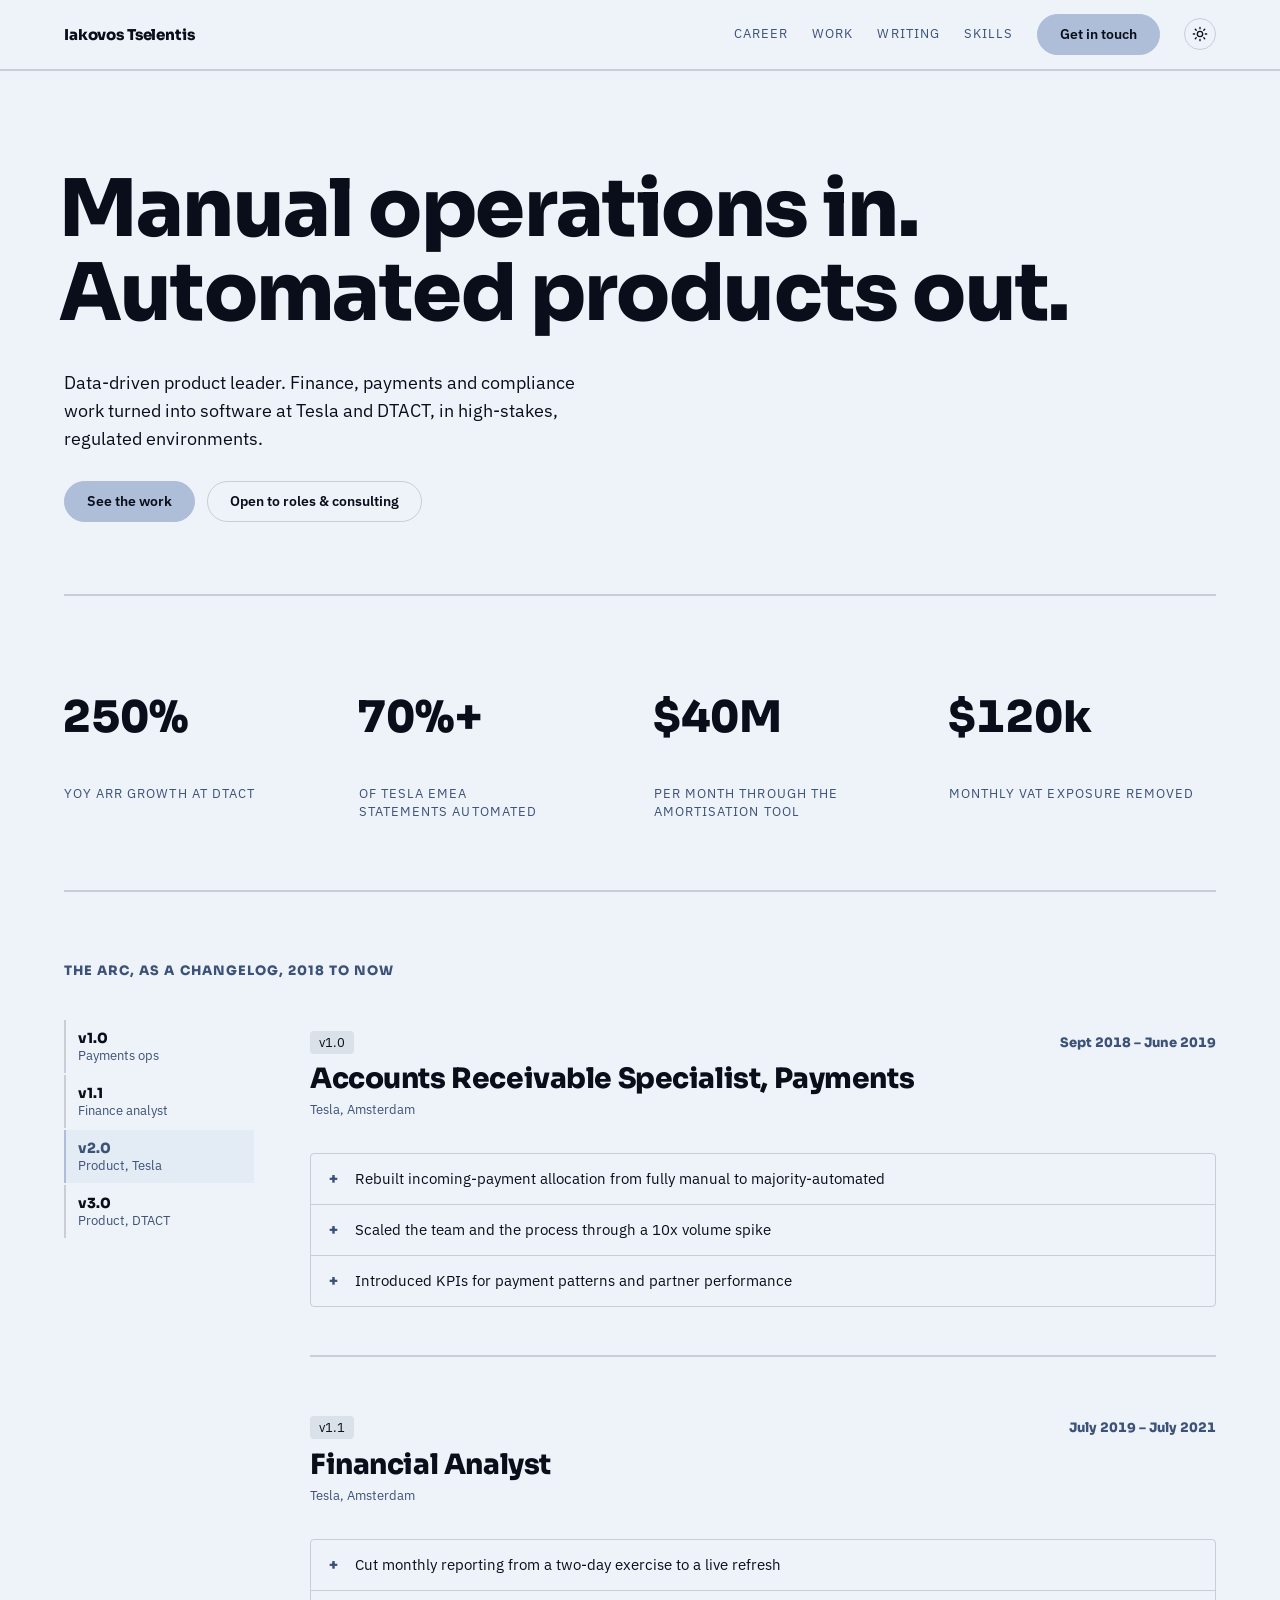
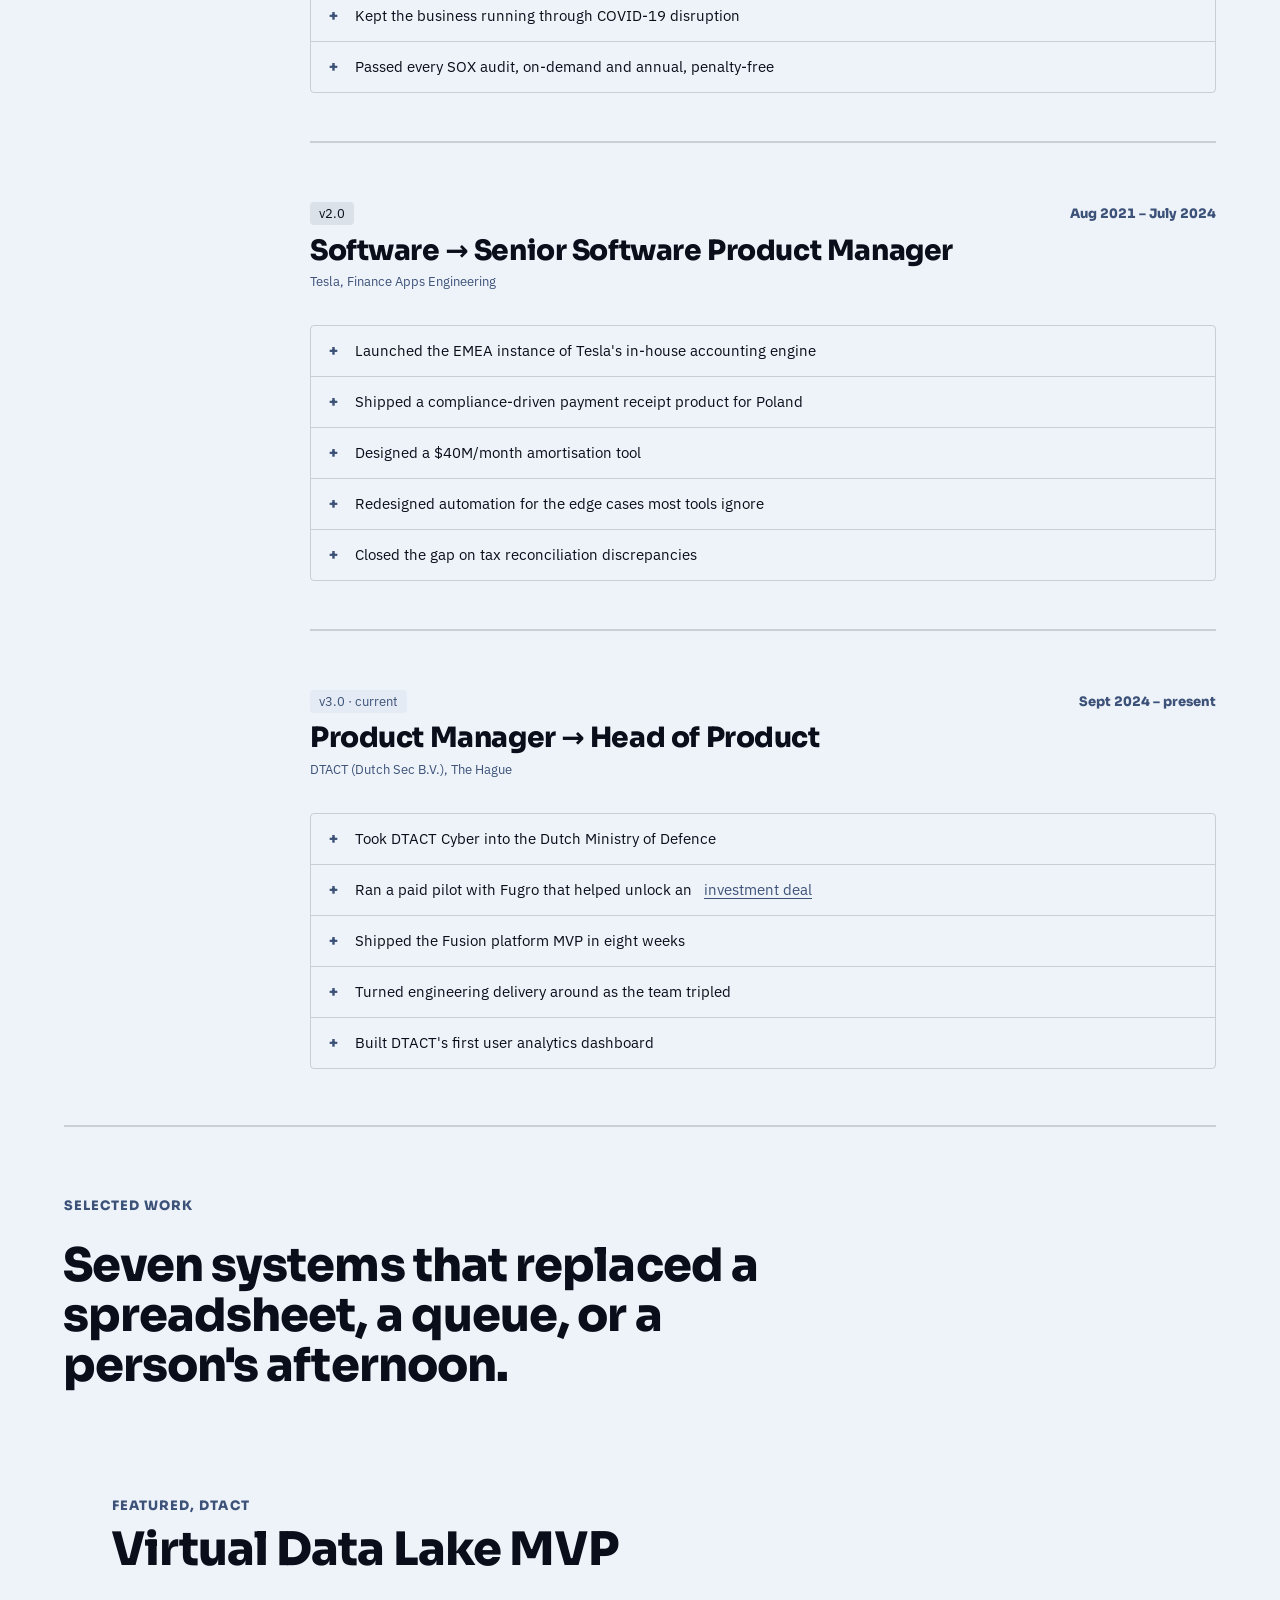
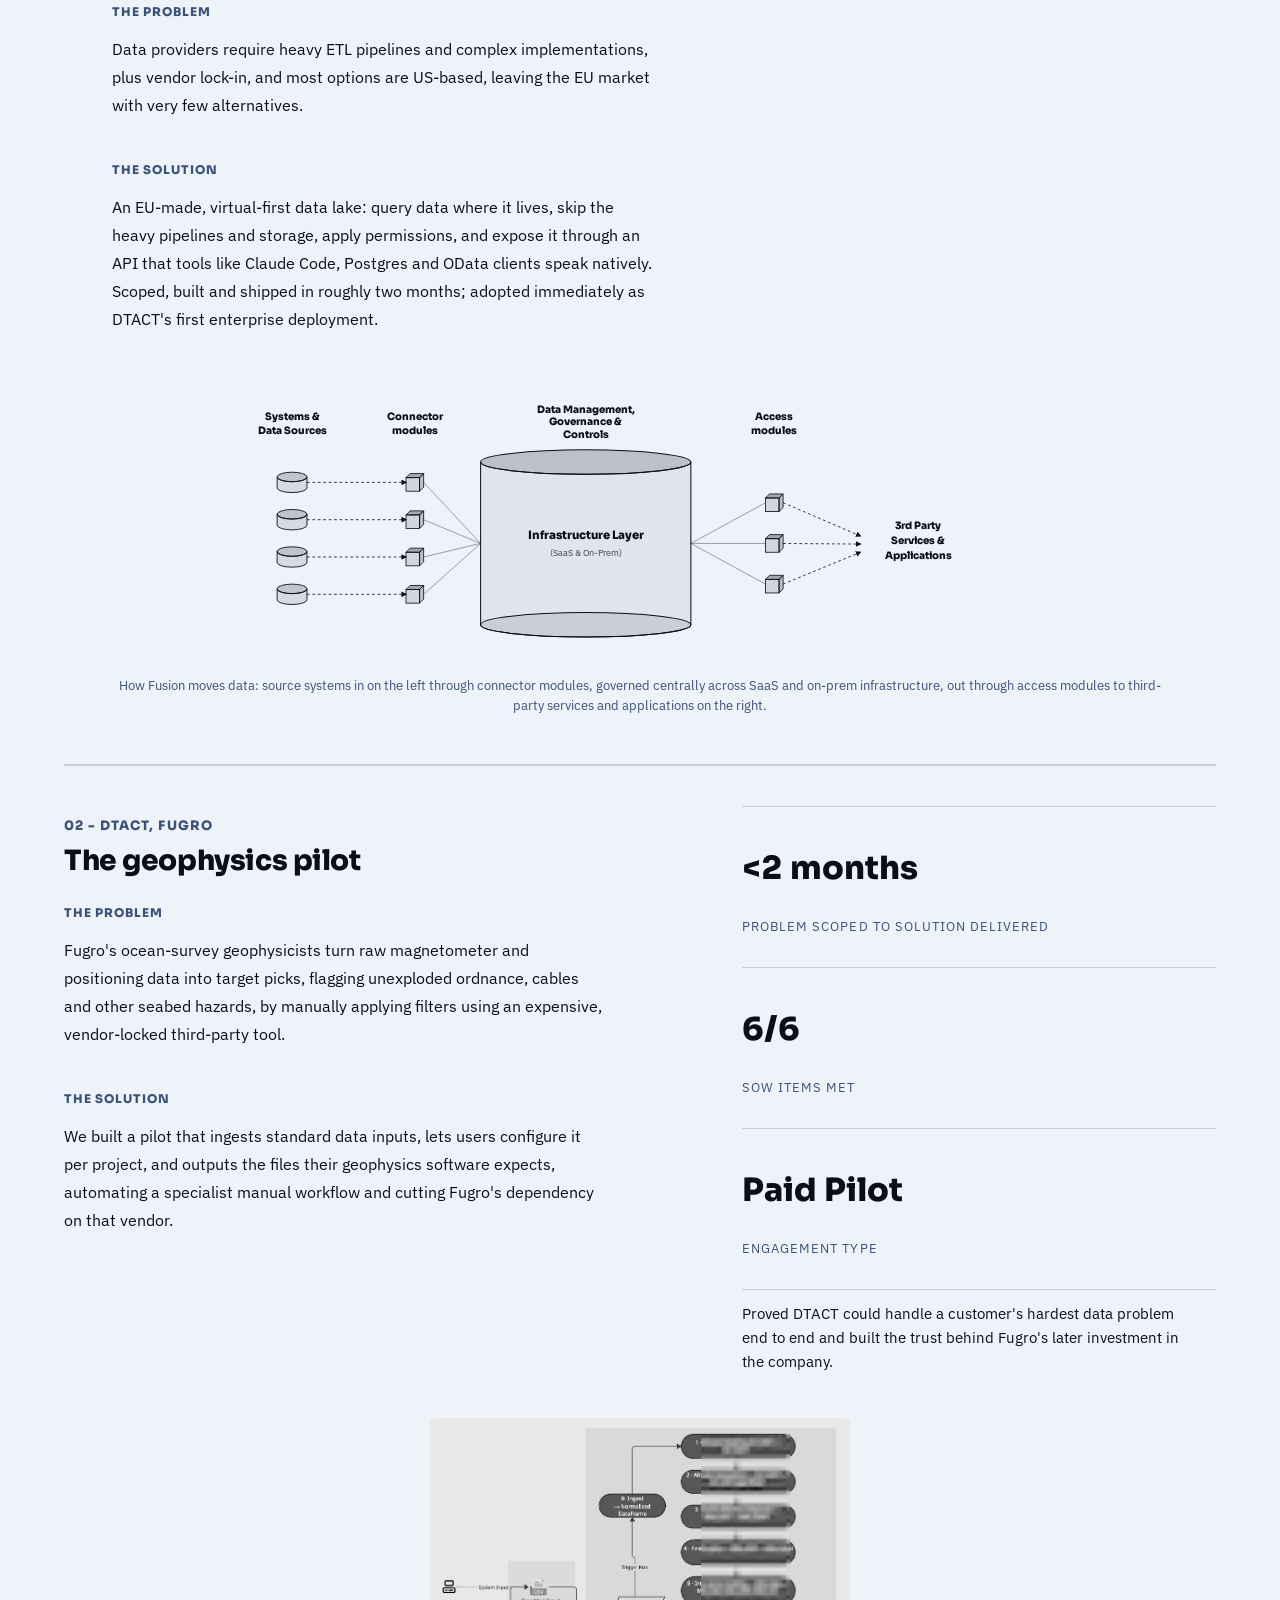
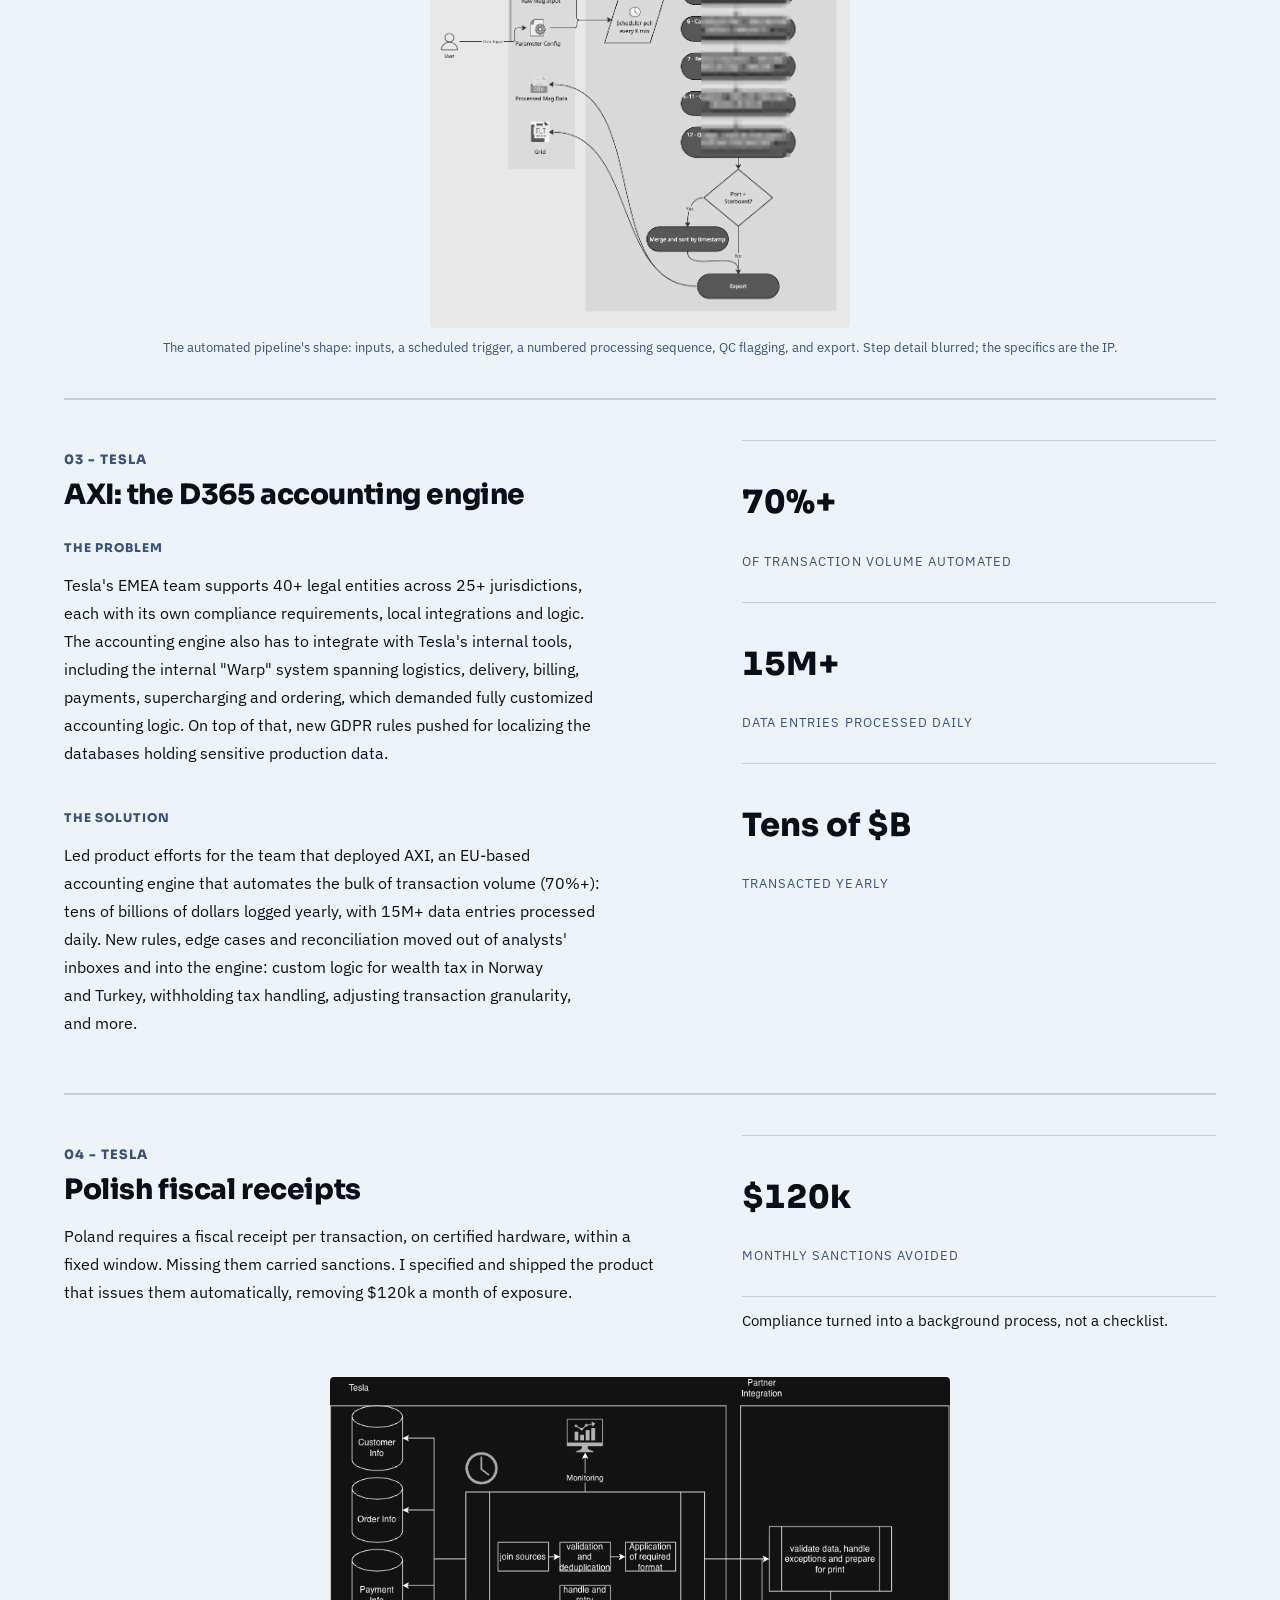
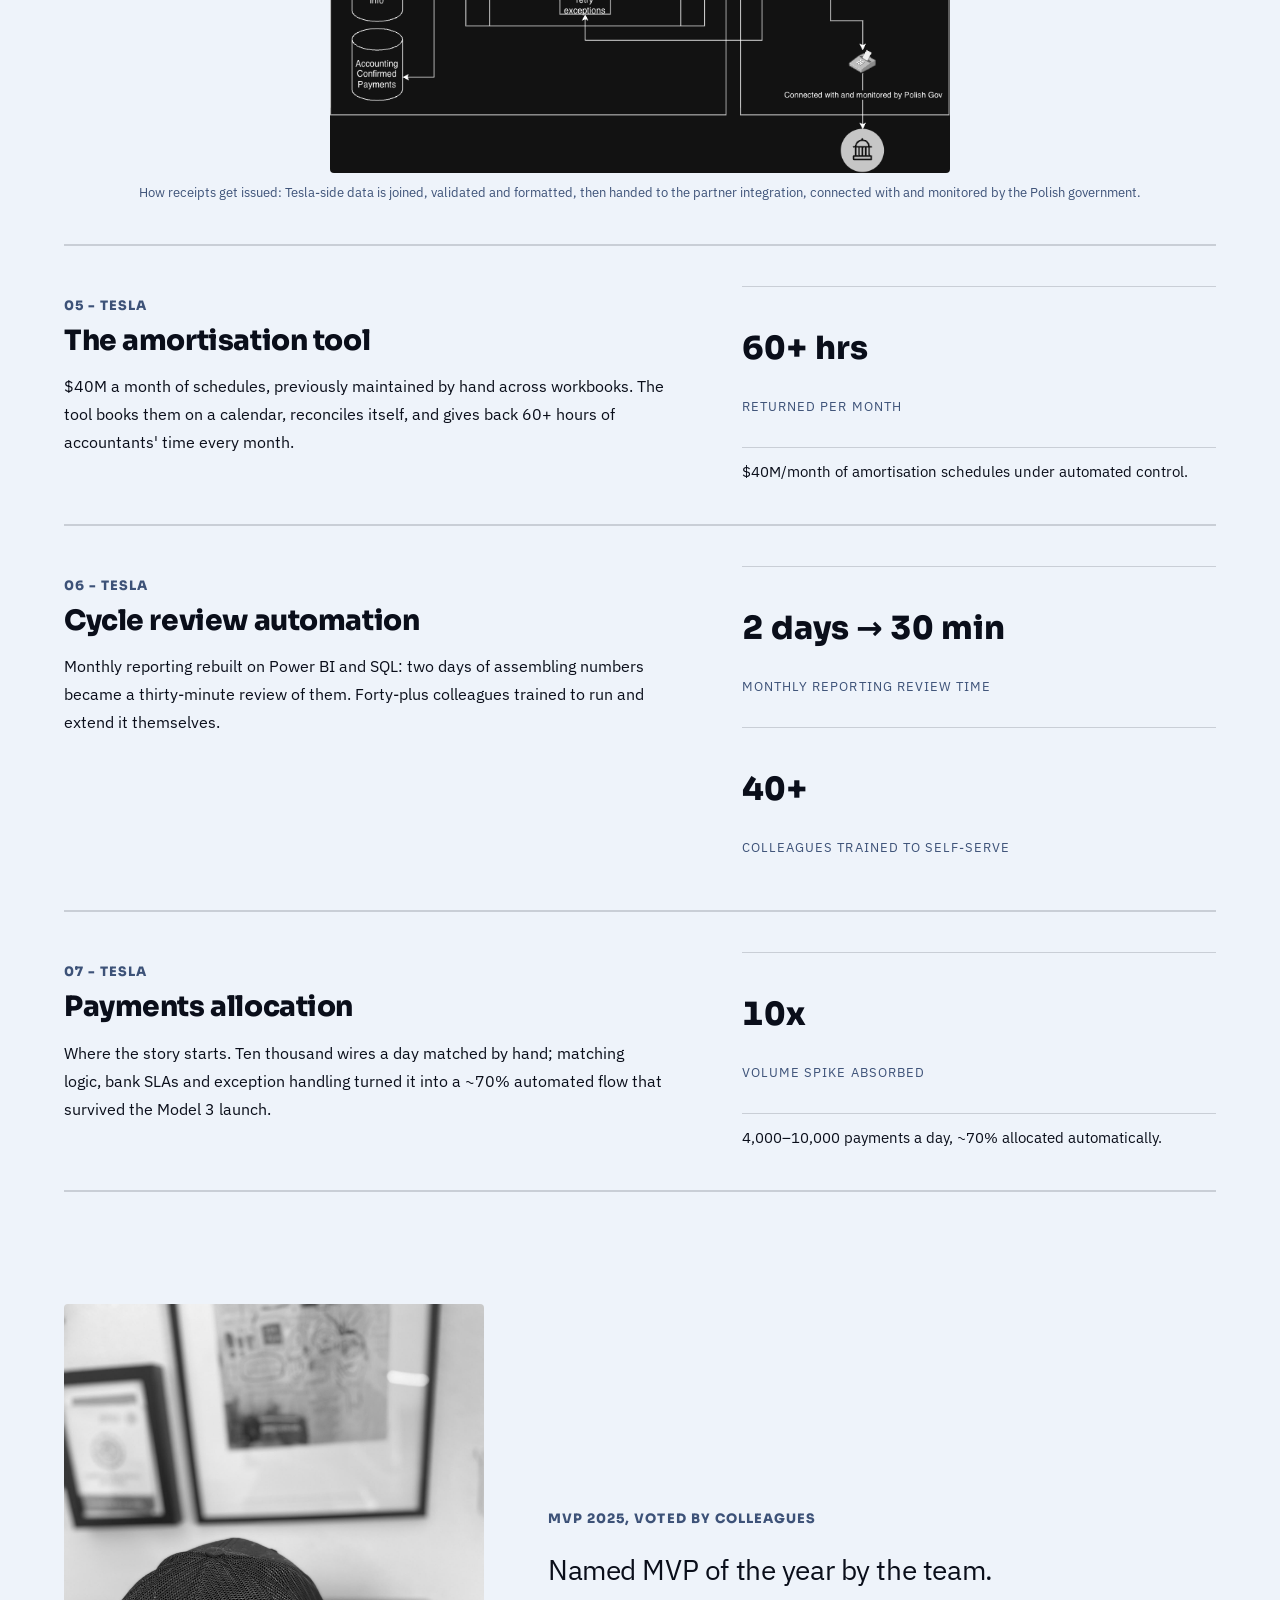
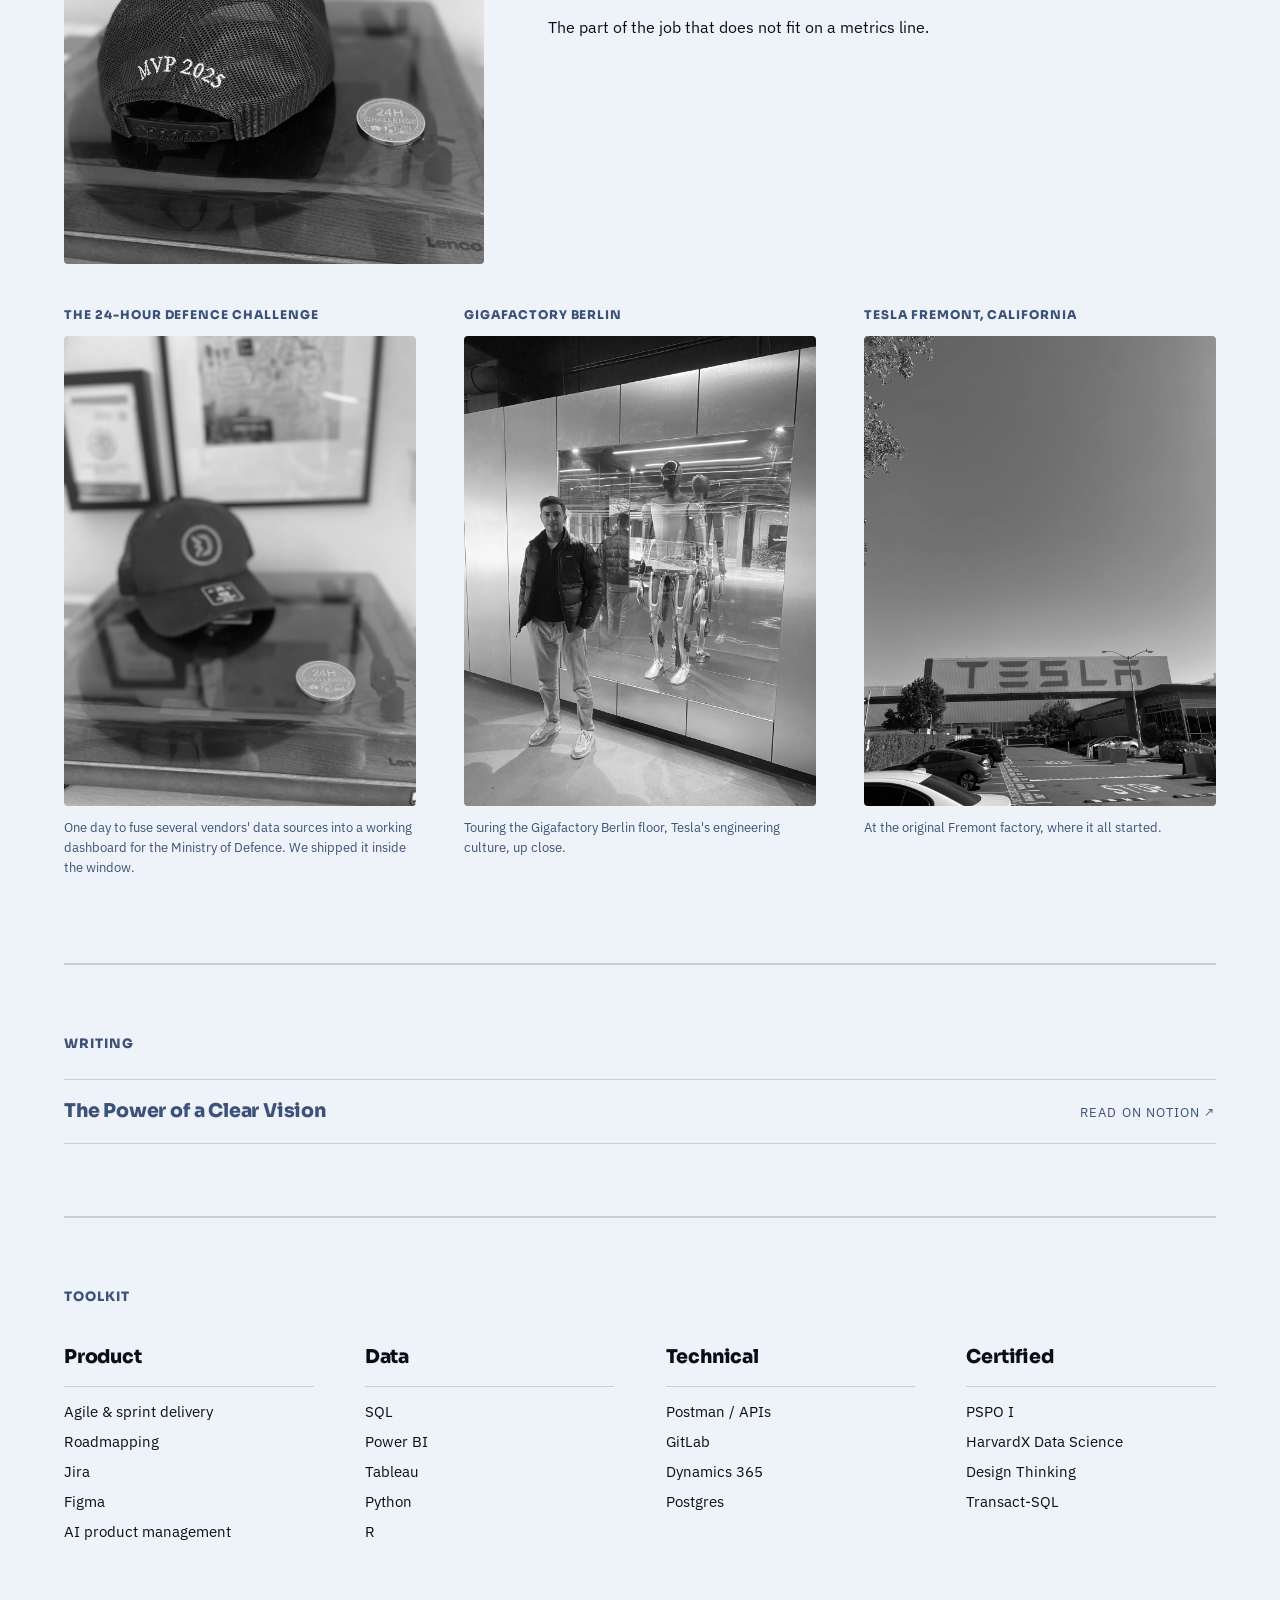
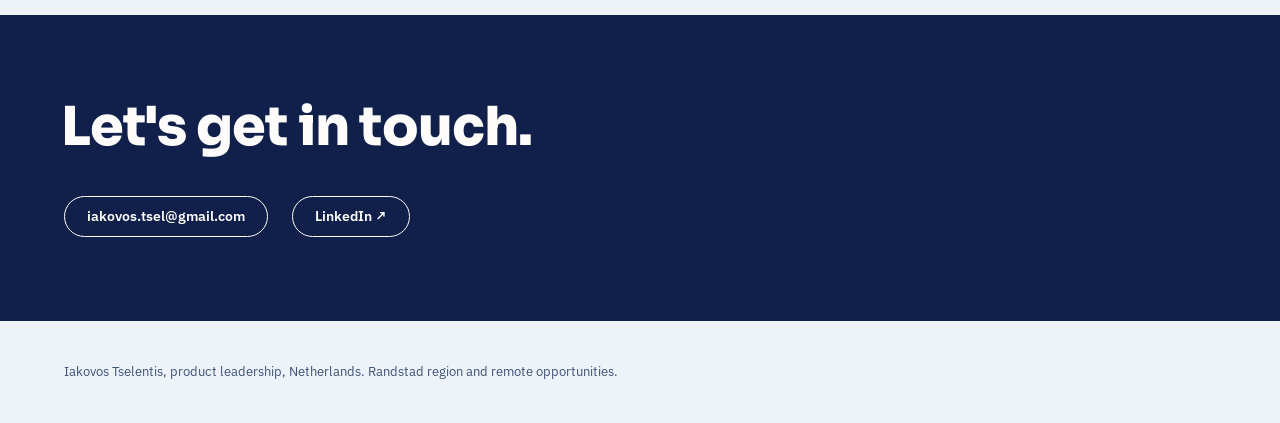
==== commit 90030ec7: "Fix diagram image distortion on narrow screens The mag-QC and Polish-receipts diagram images had wid" ====
--- a/index.html
+++ b/index.html
@@ -344,7 +344,7 @@
         <div class="stat-card"><p style="font-size: 15px; line-height: 24px; margin: 0;">Proved DTACT could handle a customer's hardest data problem end to end and built the trust behind Fugro's later investment in the company.</p></div>
       </div>
       <figure class="grayscale" style="flex: 1 1 100%; min-width: 0; margin: 12px 0 0;">
-        <img class="zoomable" src="assets/mag_qc_automation.png" width="907" height="1101" alt="Automated magnetometer QC pipeline: scheduled ingest through a numbered processing sequence to port/starboard merge and export (step detail intentionally obscured)" style="display: block; max-width: 420px; width: 100%; margin: 0 auto; border-radius: 4px;">
+        <img class="zoomable" src="assets/mag_qc_automation.png" width="907" height="1101" alt="Automated magnetometer QC pipeline: scheduled ingest through a numbered processing sequence to port/starboard merge and export (step detail intentionally obscured)" style="display: block; max-width: 420px; width: 100%; height: auto; margin: 0 auto; border-radius: 4px;">
         <figcaption style="font-size: 13px; color: var(--color-neutral-300); text-align: center; margin-top: 10px;">The automated pipeline's shape: inputs, a scheduled trigger, a numbered processing sequence, QC flagging, and export. Step detail blurred; the specifics are the IP.</figcaption>
       </figure>
     </article>
@@ -382,7 +382,7 @@
         <div class="stat-card"><p style="font-size: 15px; line-height: 24px; margin: 0;">Compliance turned into a background process, not a checklist.</p></div>
       </div>
       <figure class="grayscale" style="flex: 1 1 100%; min-width: 0; margin: 12px 0 0;">
-        <img class="zoomable" src="assets/tesla_polish_gov_fiscal_receipts.drawio.png" width="862" height="551" alt="Flow diagram: Tesla-side customer, order and payment data is joined, validated, deduplicated and formatted, then handed to the partner integration, which validates and prepares receipts for print, connected with and monitored by the Polish government" style="display: block; max-width: 620px; width: 100%; margin: 0 auto; border-radius: 4px;">
+        <img class="zoomable" src="assets/tesla_polish_gov_fiscal_receipts.drawio.png" width="862" height="551" alt="Flow diagram: Tesla-side customer, order and payment data is joined, validated, deduplicated and formatted, then handed to the partner integration, which validates and prepares receipts for print, connected with and monitored by the Polish government" style="display: block; max-width: 620px; width: 100%; height: auto; margin: 0 auto; border-radius: 4px;">
         <figcaption style="font-size: 13px; color: var(--color-neutral-300); text-align: center; margin-top: 10px;">How receipts get issued: Tesla-side data is joined, validated and formatted, then handed to the partner integration, connected with and monitored by the Polish government.</figcaption>
       </figure>
     </article>
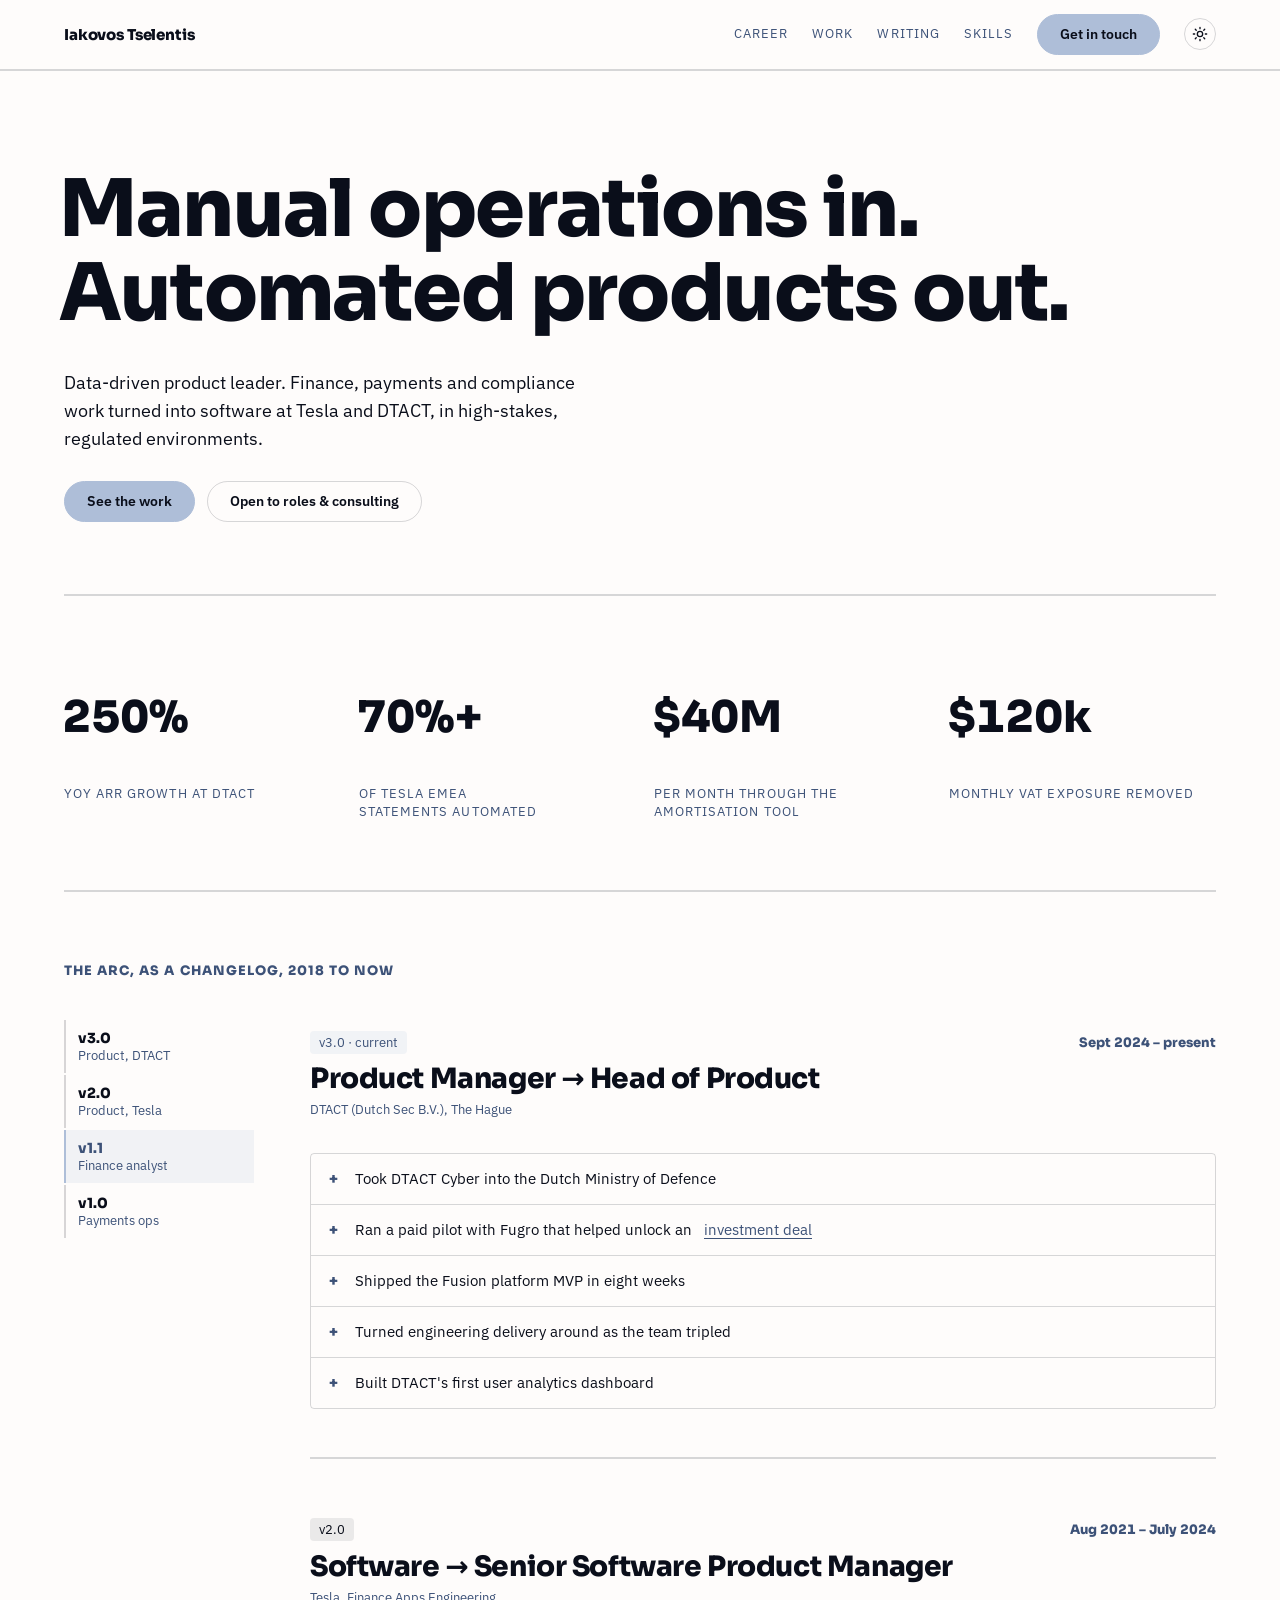
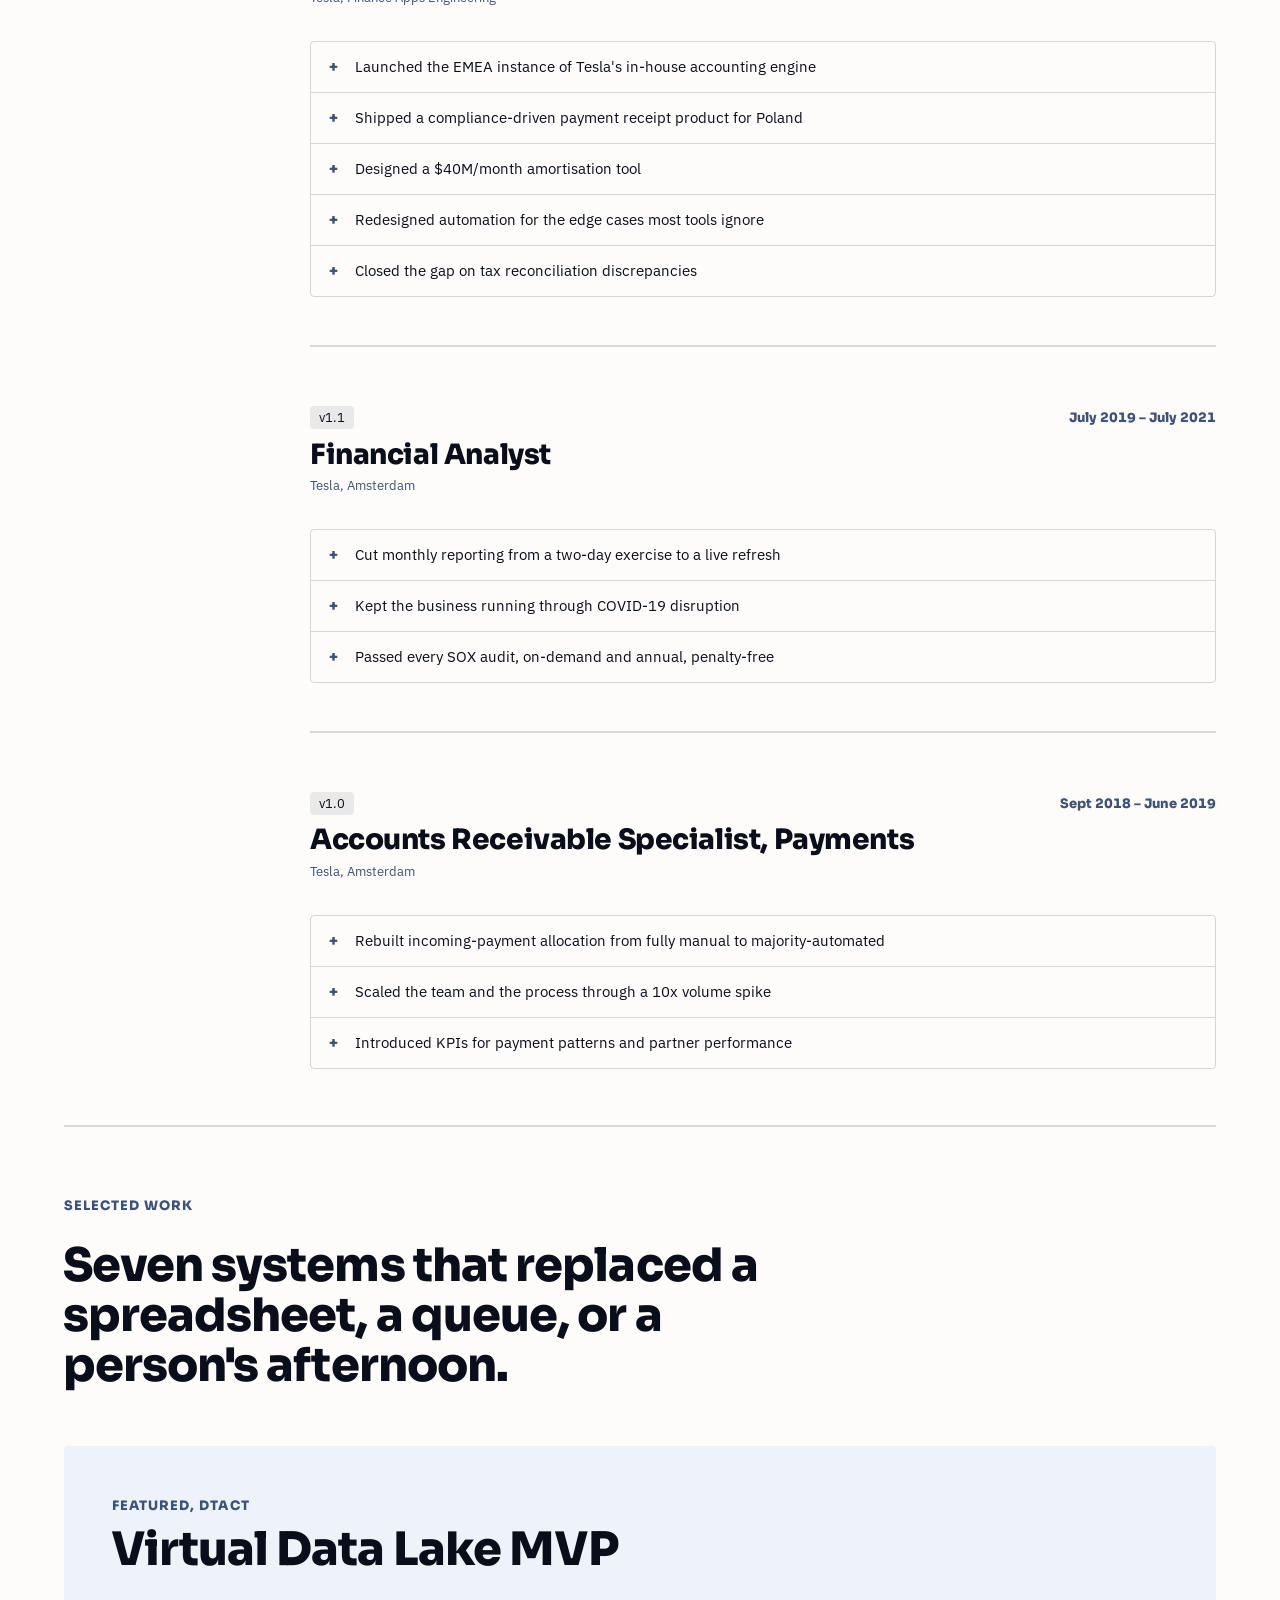
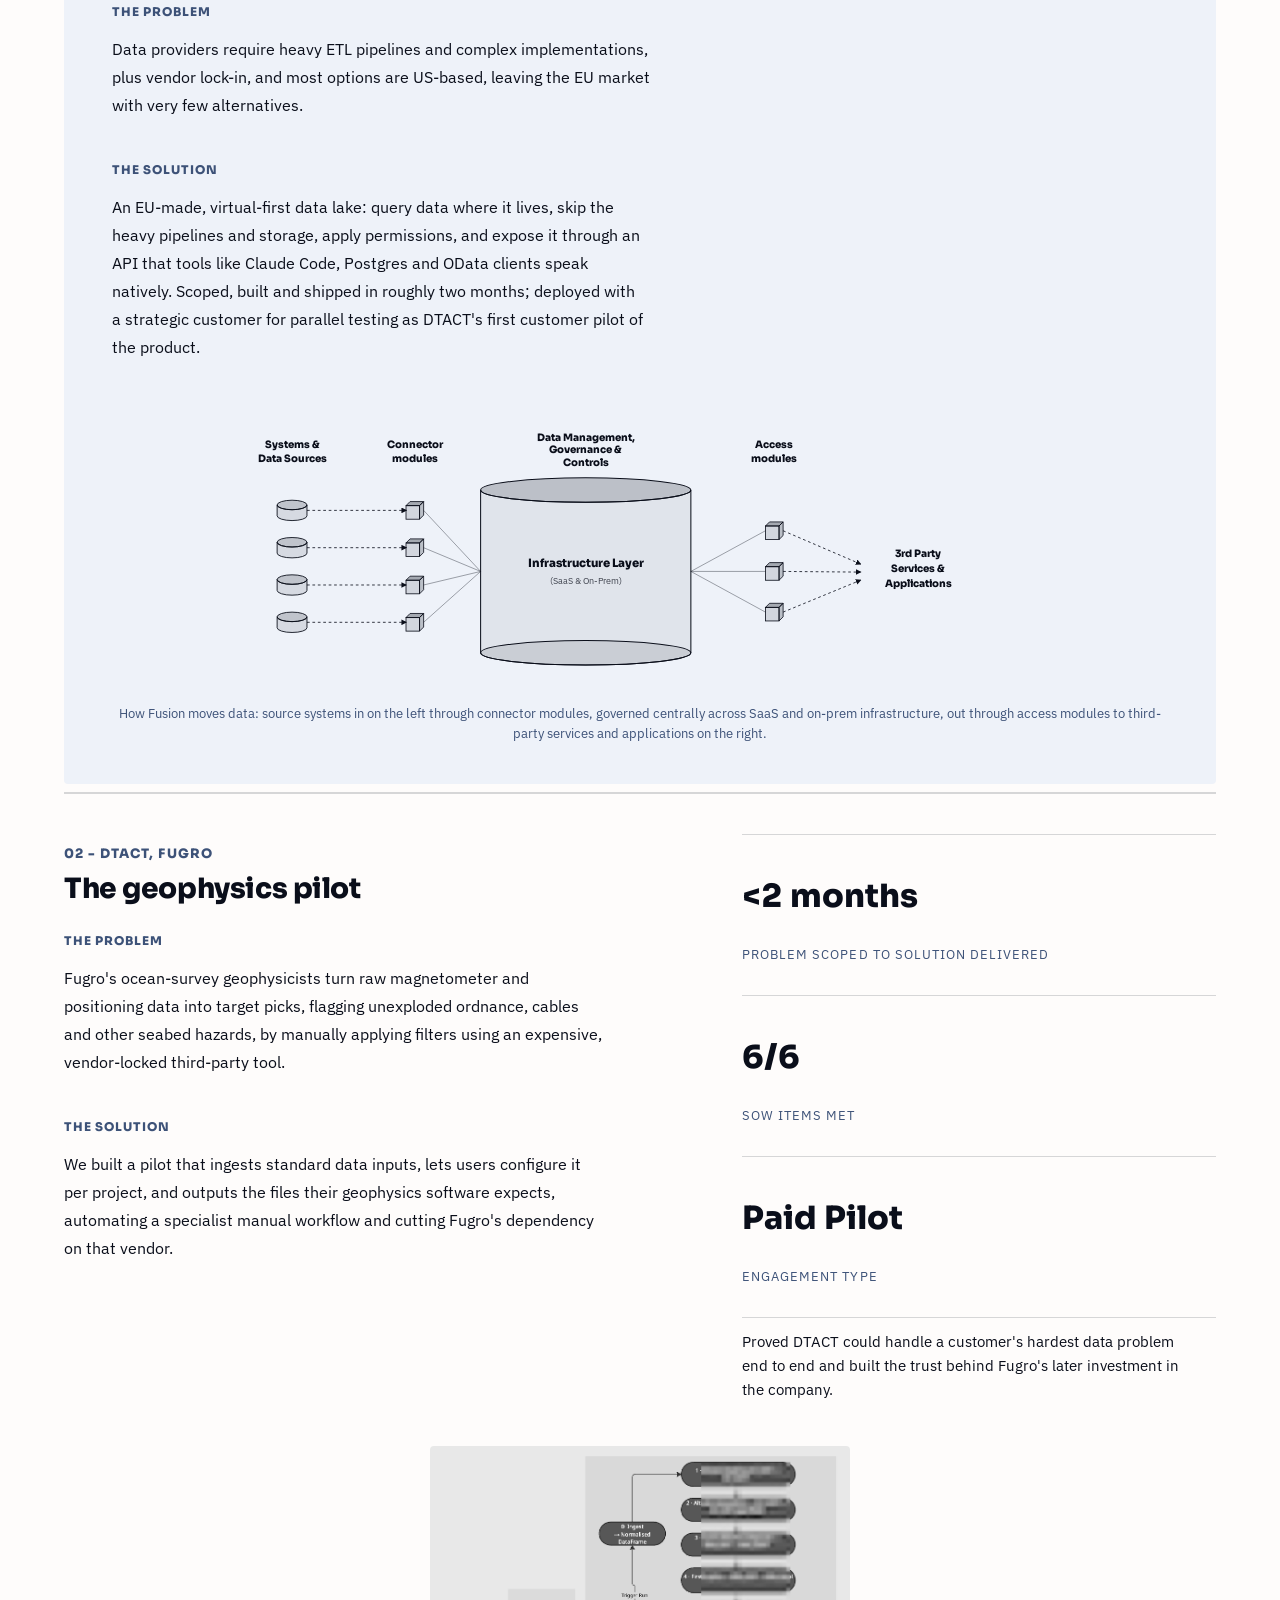
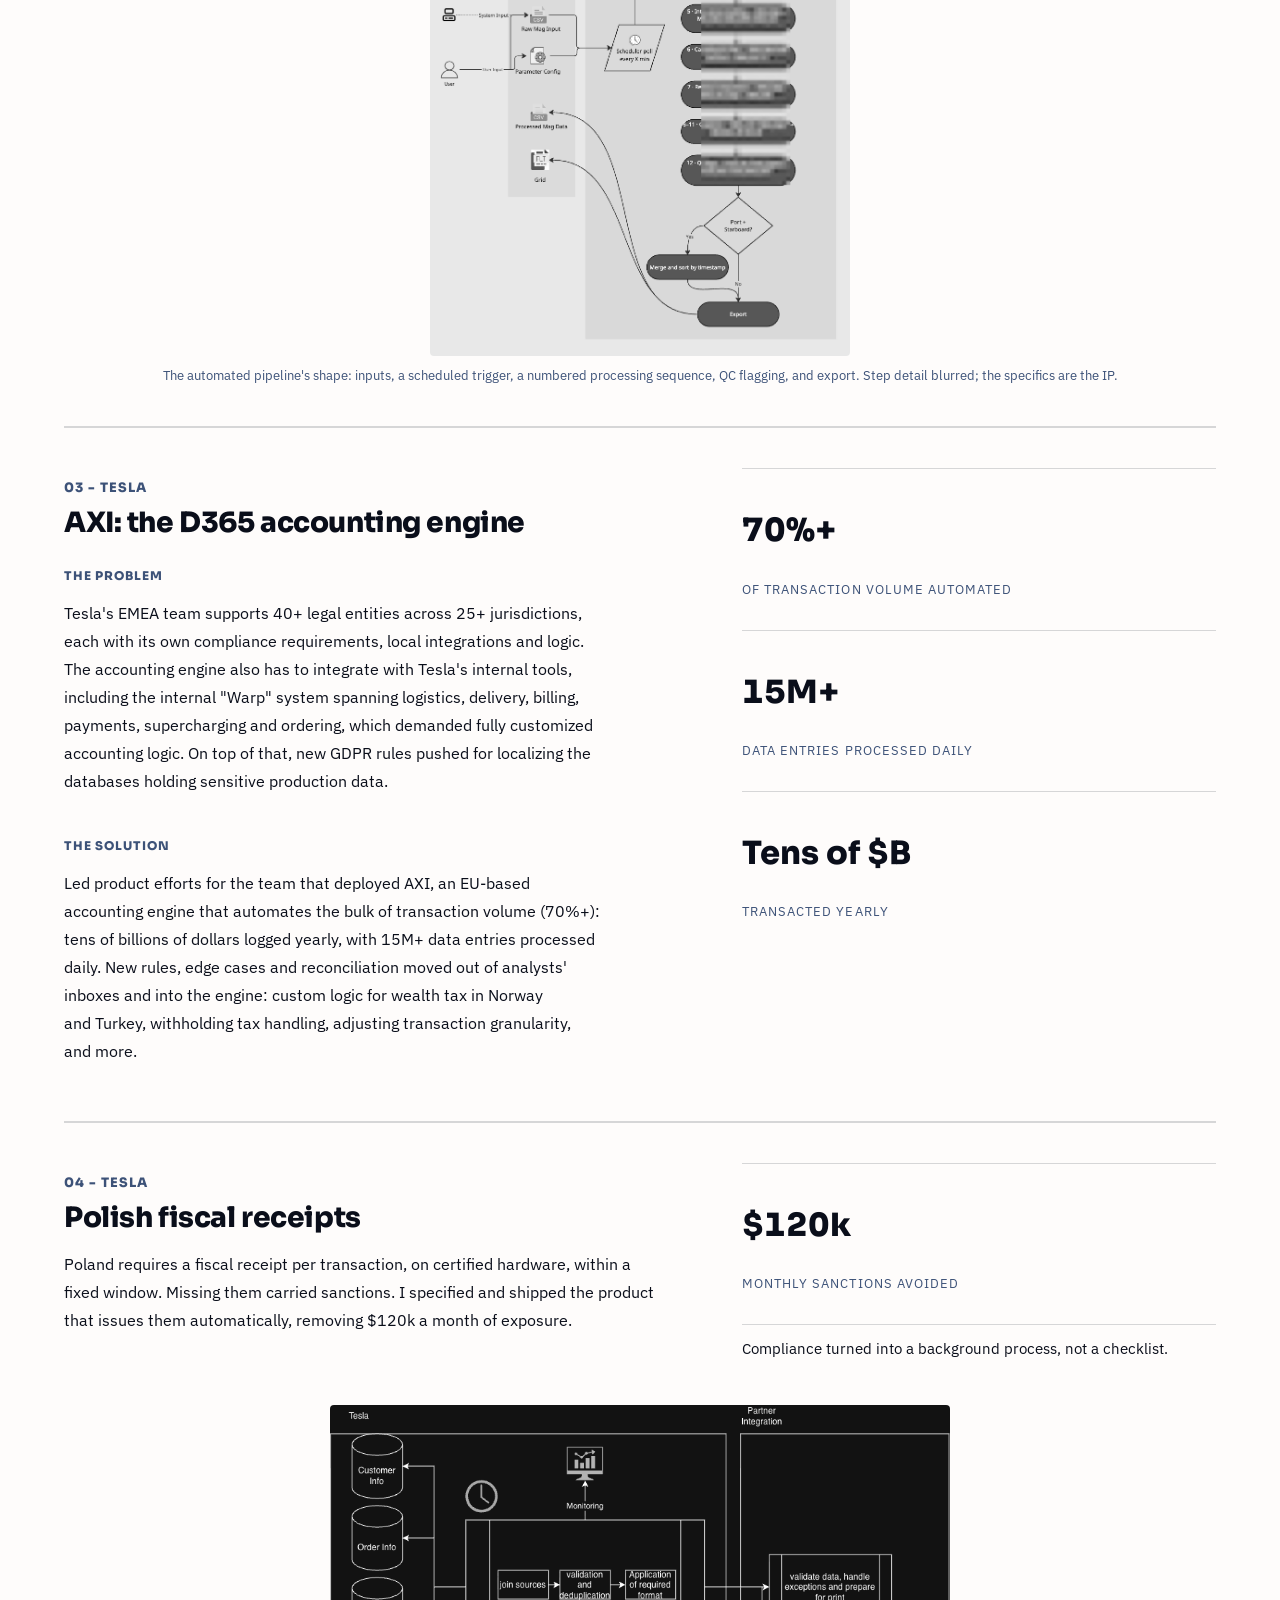
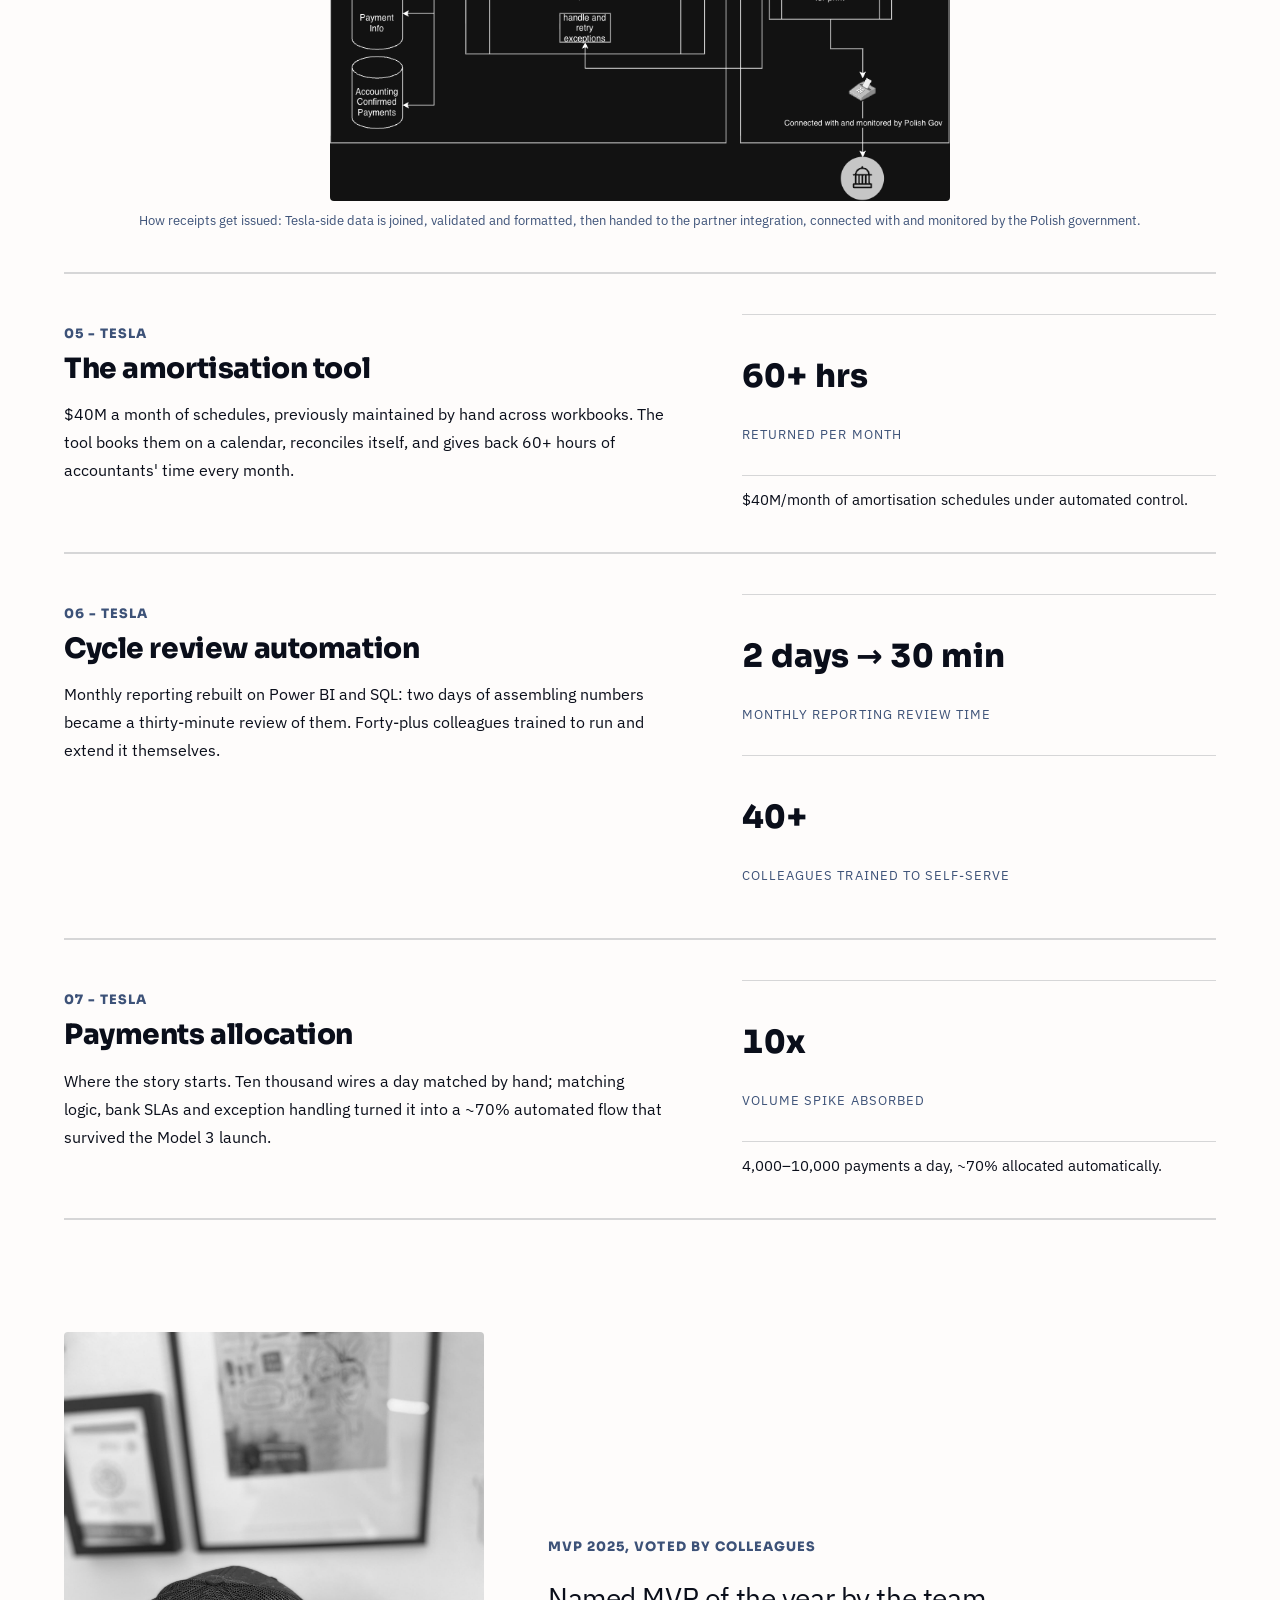
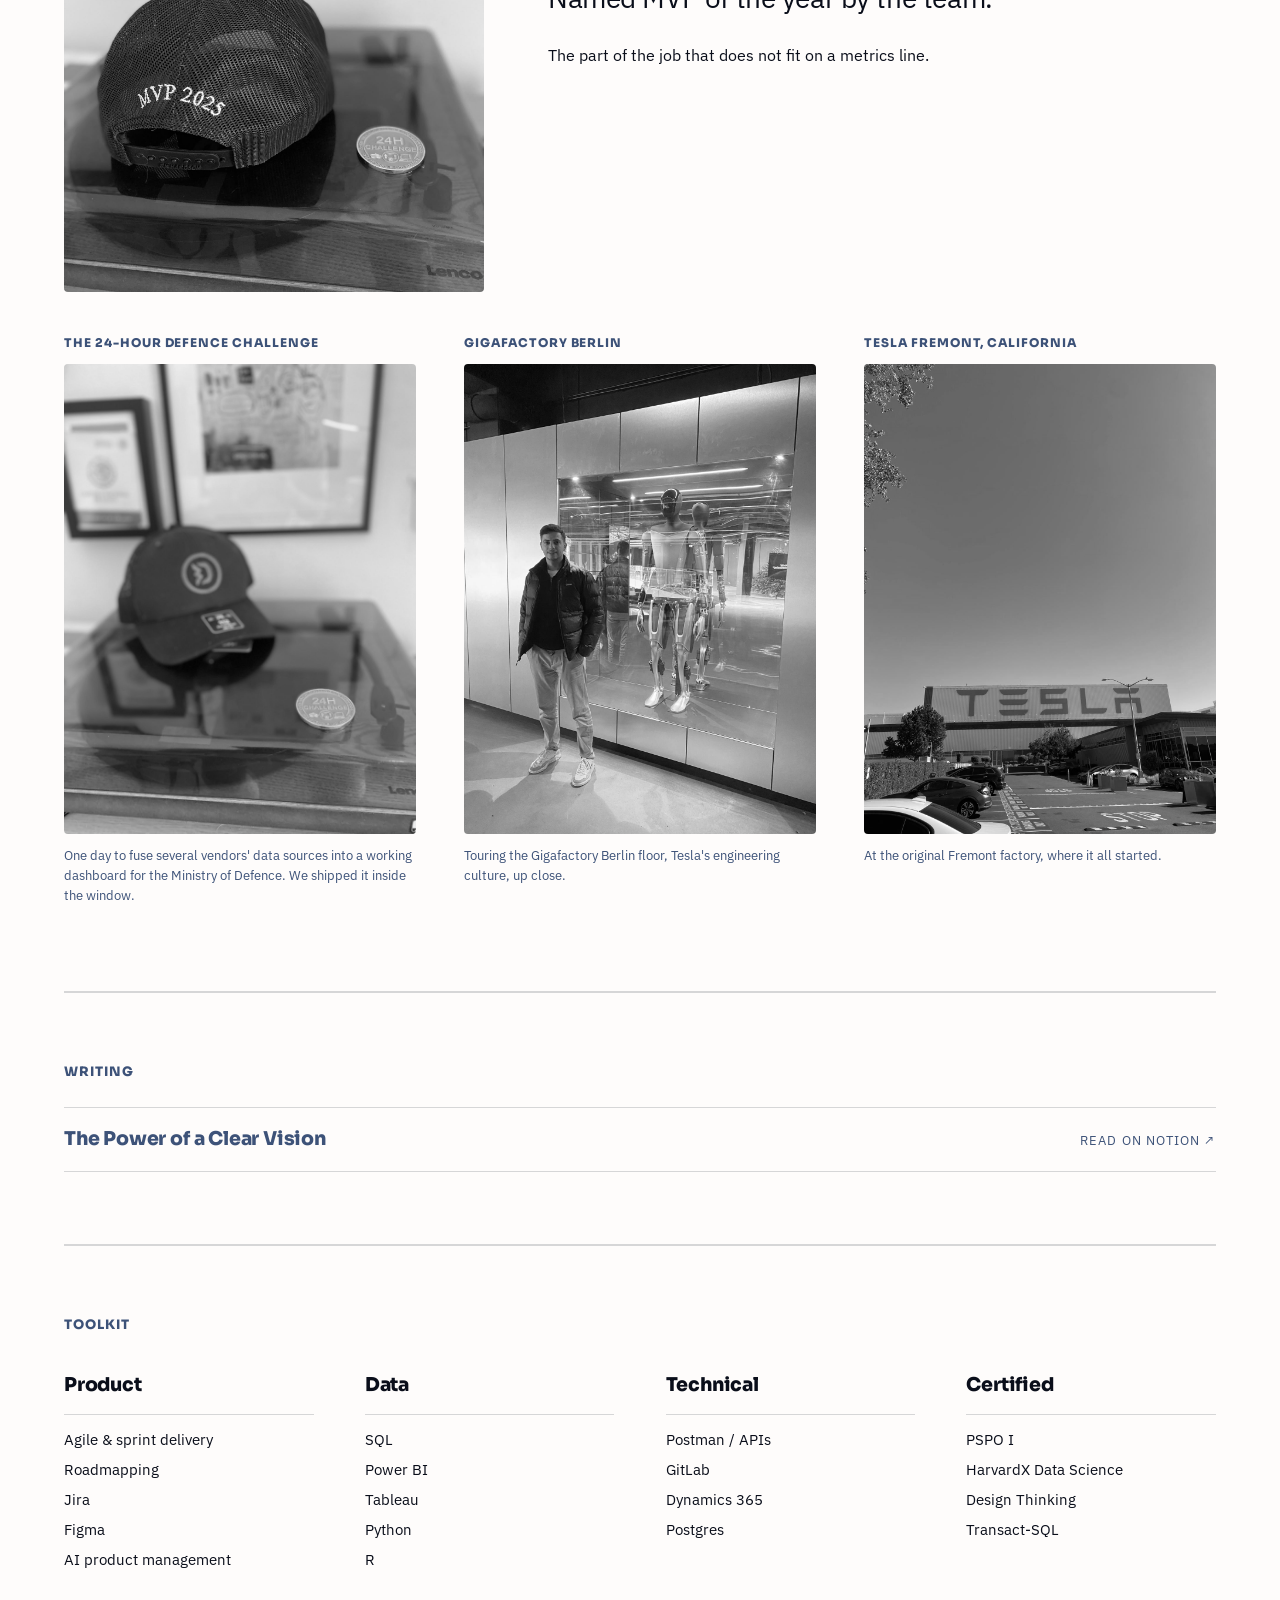
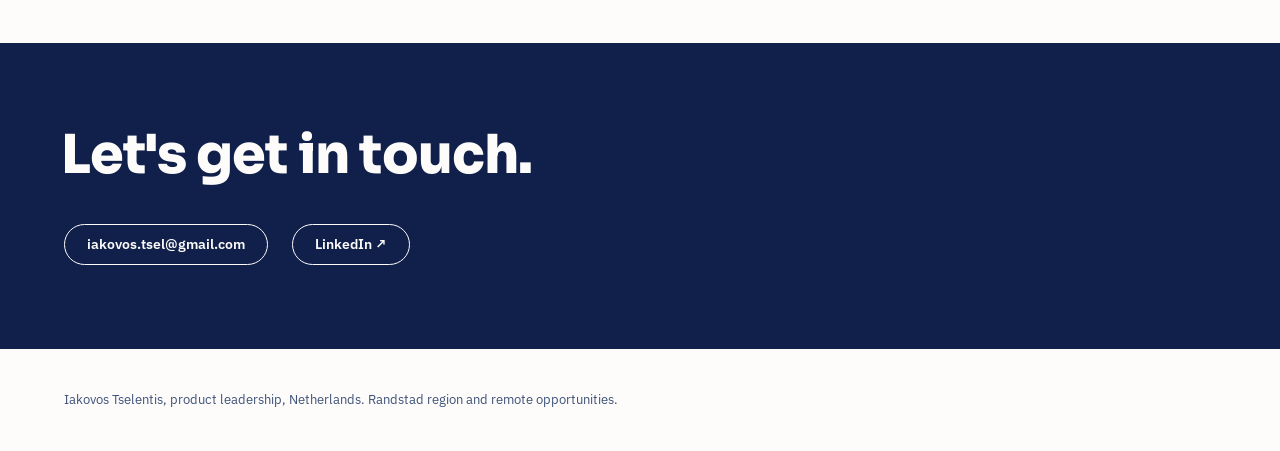
==== commit d3ca43d5: "Lead the career changelog with v3.0, align Fusion MVP copy with CV facts - Changelog rail and articl" ====
--- a/index.html
+++ b/index.html
@@ -72,39 +72,96 @@
 
     <div class="changelog-grid">
       <nav class="log-rail" id="log-rail">
-        <button data-target="v1" class="active"><span class="v">v1.0</span>Payments ops</button>
+        <button data-target="v3" class="active"><span class="v">v3.0</span>Product, DTACT</button>
+        <button data-target="v2"><span class="v">v2.0</span>Product, Tesla</button>
         <button data-target="v1-1"><span class="v">v1.1</span>Finance analyst</button>
-        <button data-target="v2"><span class="v">v2.0</span>Product, Tesla</button>
-        <button data-target="v3"><span class="v">v3.0</span>Product, DTACT</button>
+        <button data-target="v1"><span class="v">v1.0</span>Payments ops</button>
       </nav>
 
       <div class="log-releases">
 
-        <article id="v1" style="padding: 0 0 48px;">
+        <article id="v3" style="padding: 0 0 48px;">
           <div style="display: flex; justify-content: space-between; align-items: baseline; gap: 16px; flex-wrap: wrap;">
             <div>
-              <span class="version-tag">v1.0</span>
-              <h2 class="text-h2" style="margin-top: 10px;">Accounts Receivable Specialist, Payments</h2>
-              <p class="text-small" style="margin-top: 6px;">Tesla, Amsterdam</p>
+              <span class="version-tag is-current">v3.0 · current</span>
+              <h2 class="text-h2" style="margin-top: 10px;">Product Manager → Head of Product</h2>
+              <p class="text-small" style="margin-top: 6px;">DTACT (Dutch Sec B.V.), The Hague</p>
             </div>
-            <p class="text-mono-num">Sept 2018 – June 2019</p>
+            <p class="text-mono-num">Sept 2024 – present</p>
           </div>
           <div class="commit-log">
             <details>
-              <summary>Rebuilt incoming-payment allocation from fully manual to majority-automated</summary>
-              <div class="diff">Took daily incoming wires from 4,000–10,000 transactions matched by hand to a rules-based allocation flow, negotiating SLAs with partner banks including Barclays and ABN Amro.
-                <div class="metric-chip">manual → ~70% auto-allocated</div>
-              </div>
-            </details>
-            <details>
-              <summary>Scaled the team and the process through a 10x volume spike</summary>
-              <div class="diff">Hired and trained two teammates to absorb the Model 3 EU launch, which multiplied incoming payment volume without a proportional headcount increase.
-                <div class="metric-chip">10x payment volume, same-size core team</div>
-              </div>
-            </details>
-            <details>
-              <summary>Introduced KPIs for payment patterns and partner performance</summary>
-              <div class="diff">Gave finance leadership and banking partners a shared read on settlement speed and exception rates for the first time.</div>
+              <summary>Took DTACT Cyber into the Dutch Ministry of Defence</summary>
+              <div class="diff">Led the platform from ideation through launch to the Ministry, water authorities and other government bodies, securing and renewing multi-year contracts.
+                <div class="metric-chip">250% YoY ARR</div>
+              </div>
+            </details>
+            <details>
+              <summary>Ran a paid pilot with Fugro that helped unlock an <a href="https://www.fugro.com/news/business-news/2026/fugro-invests-in-dtact-to-strengthen-data-intelligence-capabilities" target="_blank" rel="noopener">investment deal</a></summary>
+              <div class="diff">Led a pilot automating the transformation of Fugro's geophysics data, delivering a working alternative workflow. The technical win mattered less than what it proved during an active investment negotiation: Fugro invested in DTACT shortly after the pilot closed.
+                <div class="metric-chip">Paid pilot → Fugro investment</div>
+              </div>
+            </details>
+            <details>
+              <summary>Shipped the Fusion platform MVP in eight weeks</summary>
+              <div class="diff">Built the first version of DTACT Fusion, ingesting disparate sources into a virtual data lake and exposing it through APIs to external tools, including Claude Code and PostgreSQL connectors. Deployed with a strategic customer for parallel testing, DTACT's first customer pilot of the data fusion product.
+                <div class="metric-chip">8-week build → first customer pilot</div>
+              </div>
+            </details>
+            <details>
+              <summary>Turned engineering delivery around as the team tripled</summary>
+              <div class="diff">Raised sprint completion from 30% to over 70% while the engineering team grew from 3 to 10+, through clearer roadmaps, OKRs and a standardised AI-assisted dev workflow.
+                <div class="metric-chip">30% → 70%+ sprint completion</div>
+              </div>
+            </details>
+            <details>
+              <summary>Built DTACT's first user analytics dashboard</summary>
+              <div class="diff">Gave the team data-driven prioritisation for the first time, cutting AI workflow errors from 30% to under 2% along the way.
+                <div class="metric-chip">30% → &lt;2% AI workflow error rate</div>
+              </div>
+            </details>
+          </div>
+        </article>
+
+        <article id="v2" style="border-top: 2px solid var(--color-divider); padding: 48px 0;">
+          <div style="display: flex; justify-content: space-between; align-items: baseline; gap: 16px; flex-wrap: wrap;">
+            <div>
+              <span class="version-tag">v2.0</span>
+              <h2 class="text-h2" style="margin-top: 10px;">Software → Senior Software Product Manager</h2>
+              <p class="text-small" style="margin-top: 6px;">Tesla, Finance Apps Engineering</p>
+            </div>
+            <p class="text-mono-num">Aug 2021 – July 2024</p>
+          </div>
+          <div class="commit-log">
+            <details>
+              <summary>Launched the EMEA instance of Tesla's in-house accounting engine</summary>
+              <div class="diff">Owned the product behind Tesla's internal AX/D365 accounting interface end to end: the system responsible for automating the majority of financial statement production and absorbing regulatory change across EMEA.
+                <div class="metric-chip">70+% of statements automated, 40+ entities</div>
+              </div>
+            </details>
+            <details>
+              <summary>Shipped a compliance-driven payment receipt product for Poland</summary>
+              <div class="diff">Built and launched fiscal-receipt issuing for the Polish market to meet a local, real-time VAT reporting requirement Tesla was exposed on.
+                <div class="metric-chip">$120k/month in VAT sanctions avoided</div>
+              </div>
+            </details>
+            <details>
+              <summary>Designed a $40M/month amortisation tool</summary>
+              <div class="diff">Replaced a manual monthly process for Cost Controllers across EU and APAC with a purpose-built amortisation engine.
+                <div class="metric-chip">60+ person-hours/month saved</div>
+              </div>
+            </details>
+            <details>
+              <summary>Redesigned automation for the edge cases most tools ignore</summary>
+              <div class="diff">Reworked invoicing and payment-settlement automation to handle exceptions that used to fall back to manual work, across Tax, Accounting and Operations.
+                <div class="metric-chip">80% cut in manual invoicing effort</div>
+              </div>
+            </details>
+            <details>
+              <summary>Closed the gap on tax reconciliation discrepancies</summary>
+              <div class="diff">Built monitoring dashboards that surfaced reconciliation gaps to tax and engineering stakeholders before they became audit findings.
+                <div class="metric-chip">95% reduction in discrepancies</div>
+              </div>
             </details>
           </div>
         </article>
@@ -136,88 +193,31 @@
           </div>
         </article>
 
-        <article id="v2" style="border-top: 2px solid var(--color-divider); padding: 48px 0;">
+        <article id="v1" style="border-top: 2px solid var(--color-divider); padding: 48px 0 0;">
           <div style="display: flex; justify-content: space-between; align-items: baseline; gap: 16px; flex-wrap: wrap;">
             <div>
-              <span class="version-tag">v2.0</span>
-              <h2 class="text-h2" style="margin-top: 10px;">Software → Senior Software Product Manager</h2>
-              <p class="text-small" style="margin-top: 6px;">Tesla, Finance Apps Engineering</p>
+              <span class="version-tag">v1.0</span>
+              <h2 class="text-h2" style="margin-top: 10px;">Accounts Receivable Specialist, Payments</h2>
+              <p class="text-small" style="margin-top: 6px;">Tesla, Amsterdam</p>
             </div>
-            <p class="text-mono-num">Aug 2021 – July 2024</p>
+            <p class="text-mono-num">Sept 2018 – June 2019</p>
           </div>
           <div class="commit-log">
             <details>
-              <summary>Launched the EMEA instance of Tesla's in-house accounting engine</summary>
-              <div class="diff">Owned the product behind Tesla's internal AX/D365 accounting interface end to end: the system responsible for automating the majority of financial statement production and absorbing regulatory change across EMEA.
-                <div class="metric-chip">70+% of statements automated, 40+ entities</div>
-              </div>
-            </details>
-            <details>
-              <summary>Shipped a compliance-driven payment receipt product for Poland</summary>
-              <div class="diff">Built and launched fiscal-receipt issuing for the Polish market to meet a local, real-time VAT reporting requirement Tesla was exposed on.
-                <div class="metric-chip">$120k/month in VAT sanctions avoided</div>
-              </div>
-            </details>
-            <details>
-              <summary>Designed a $40M/month amortisation tool</summary>
-              <div class="diff">Replaced a manual monthly process for Cost Controllers across EU and APAC with a purpose-built amortisation engine.
-                <div class="metric-chip">60+ person-hours/month saved</div>
-              </div>
-            </details>
-            <details>
-              <summary>Redesigned automation for the edge cases most tools ignore</summary>
-              <div class="diff">Reworked invoicing and payment-settlement automation to handle exceptions that used to fall back to manual work, across Tax, Accounting and Operations.
-                <div class="metric-chip">80% cut in manual invoicing effort</div>
-              </div>
-            </details>
-            <details>
-              <summary>Closed the gap on tax reconciliation discrepancies</summary>
-              <div class="diff">Built monitoring dashboards that surfaced reconciliation gaps to tax and engineering stakeholders before they became audit findings.
-                <div class="metric-chip">95% reduction in discrepancies</div>
-              </div>
-            </details>
-          </div>
-        </article>
-
-        <article id="v3" style="border-top: 2px solid var(--color-divider); padding: 48px 0 0;">
-          <div style="display: flex; justify-content: space-between; align-items: baseline; gap: 16px; flex-wrap: wrap;">
-            <div>
-              <span class="version-tag is-current">v3.0 · current</span>
-              <h2 class="text-h2" style="margin-top: 10px;">Product Manager → Head of Product</h2>
-              <p class="text-small" style="margin-top: 6px;">DTACT (Dutch Sec B.V.), The Hague</p>
-            </div>
-            <p class="text-mono-num">Sept 2024 – present</p>
-          </div>
-          <div class="commit-log">
-            <details>
-              <summary>Took DTACT Cyber into the Dutch Ministry of Defence</summary>
-              <div class="diff">Led the platform from ideation through launch to the Ministry, water authorities and other government bodies, securing and renewing multi-year contracts.
-                <div class="metric-chip">250% YoY ARR · CSAT 50% → 80%</div>
-              </div>
-            </details>
-            <details>
-              <summary>Ran a paid pilot with Fugro that helped unlock an <a href="https://www.fugro.com/news/business-news/2026/fugro-invests-in-dtact-to-strengthen-data-intelligence-capabilities" target="_blank" rel="noopener">investment deal</a></summary>
-              <div class="diff">Led a pilot automating the transformation of Fugro's geophysics data, delivering a working alternative workflow. The technical win mattered less than what it proved during an active investment negotiation: Fugro invested in DTACT shortly after the pilot closed.
-                <div class="metric-chip">Paid pilot → Fugro investment</div>
-              </div>
-            </details>
-            <details>
-              <summary>Shipped the Fusion platform MVP in eight weeks</summary>
-              <div class="diff">Built the first version of DTACT Fusion, ingesting disparate sources into a virtual data lake and exposing it through APIs to external tools, including Claude Code and PostgreSQL connectors. Fugro put it into production immediately, becoming DTACT's first enterprise deployment.
-                <div class="metric-chip">2-month build → first enterprise deployment</div>
-              </div>
-            </details>
-            <details>
-              <summary>Turned engineering delivery around as the team tripled</summary>
-              <div class="diff">Raised sprint completion from 30% to over 70% while the engineering team grew from 3 to 10+, through clearer roadmaps, OKRs and a standardised AI-assisted dev workflow.
-                <div class="metric-chip">30% → 70%+ sprint completion</div>
-              </div>
-            </details>
-            <details>
-              <summary>Built DTACT's first user analytics dashboard</summary>
-              <div class="diff">Gave the team data-driven prioritisation for the first time, cutting AI workflow errors from 30% to under 2% along the way.
-                <div class="metric-chip">30% → &lt;2% AI workflow error rate</div>
-              </div>
+              <summary>Rebuilt incoming-payment allocation from fully manual to majority-automated</summary>
+              <div class="diff">Took daily incoming wires from 4,000–10,000 transactions matched by hand to a rules-based allocation flow, negotiating SLAs with partner banks including Barclays and ABN Amro.
+                <div class="metric-chip">manual → ~70% auto-allocated</div>
+              </div>
+            </details>
+            <details>
+              <summary>Scaled the team and the process through a 10x volume spike</summary>
+              <div class="diff">Hired and trained two teammates to absorb the Model 3 EU launch, which multiplied incoming payment volume without a proportional headcount increase.
+                <div class="metric-chip">10x payment volume, same-size core team</div>
+              </div>
+            </details>
+            <details>
+              <summary>Introduced KPIs for payment patterns and partner performance</summary>
+              <div class="diff">Gave finance leadership and banking partners a shared read on settlement speed and exception rates for the first time.</div>
             </details>
           </div>
         </article>
@@ -246,7 +246,7 @@
           </div>
           <div>
             <p class="eyebrow-sm" style="margin-bottom: 6px;">The solution</p>
-            <p class="text-body-lg">An EU-made, virtual-first data lake: query data where it lives, skip the heavy pipelines and storage, apply permissions, and expose it through an API that tools like Claude Code, Postgres and OData clients speak natively. Scoped, built and shipped in roughly two months; adopted immediately as DTACT's first enterprise deployment.</p>
+            <p class="text-body-lg">An EU-made, virtual-first data lake: query data where it lives, skip the heavy pipelines and storage, apply permissions, and expose it through an API that tools like Claude Code, Postgres and OData clients speak natively. Scoped, built and shipped in roughly two months; deployed with a strategic customer for parallel testing as DTACT's first customer pilot of the product.</p>
           </div>
         </div>
       </div>
--- a/tokens.css
+++ b/tokens.css
@@ -59,7 +59,7 @@
 }
 
 :root[data-theme="light"] {
-  --color-bg: var(--neutral-50);
+  --color-bg: #fefcfb;
   --color-surface: #eef2f9;
   --color-text: var(--neutral-800);
   --color-text-muted: var(--neutral-500);
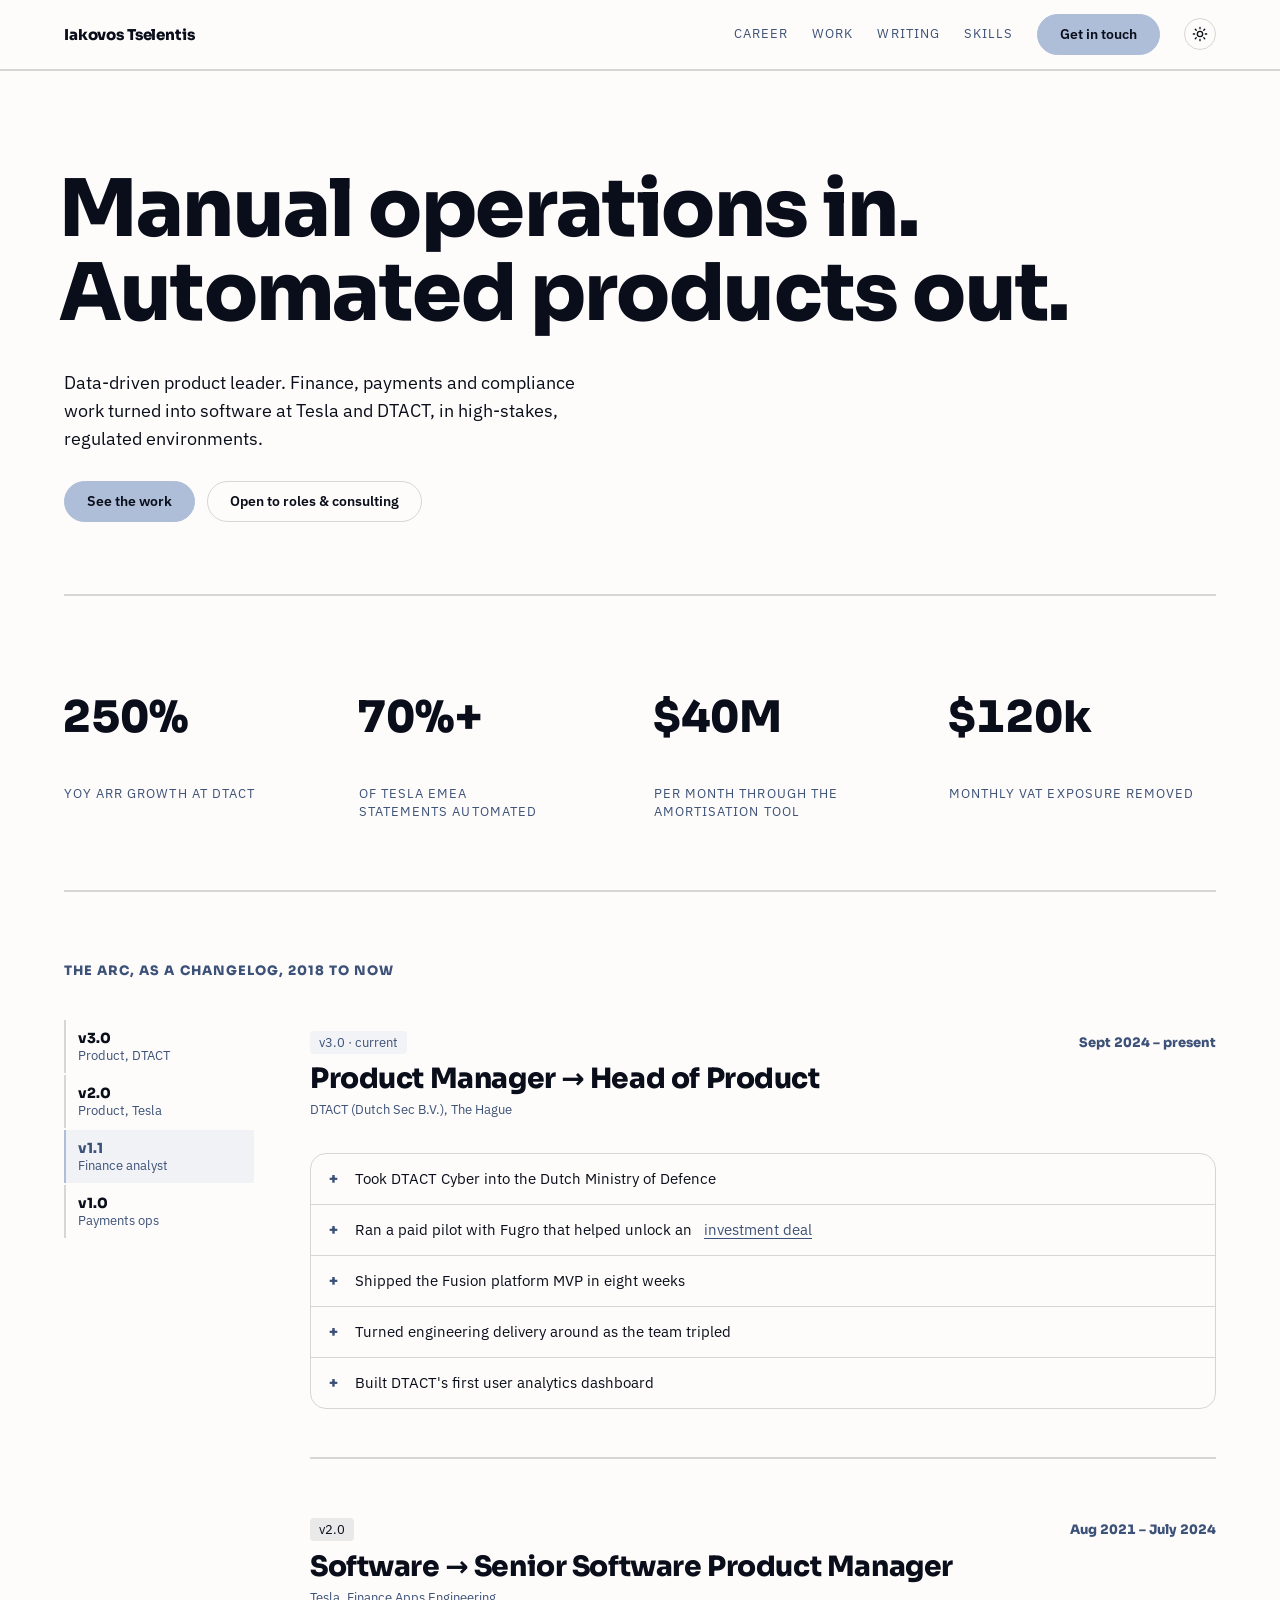
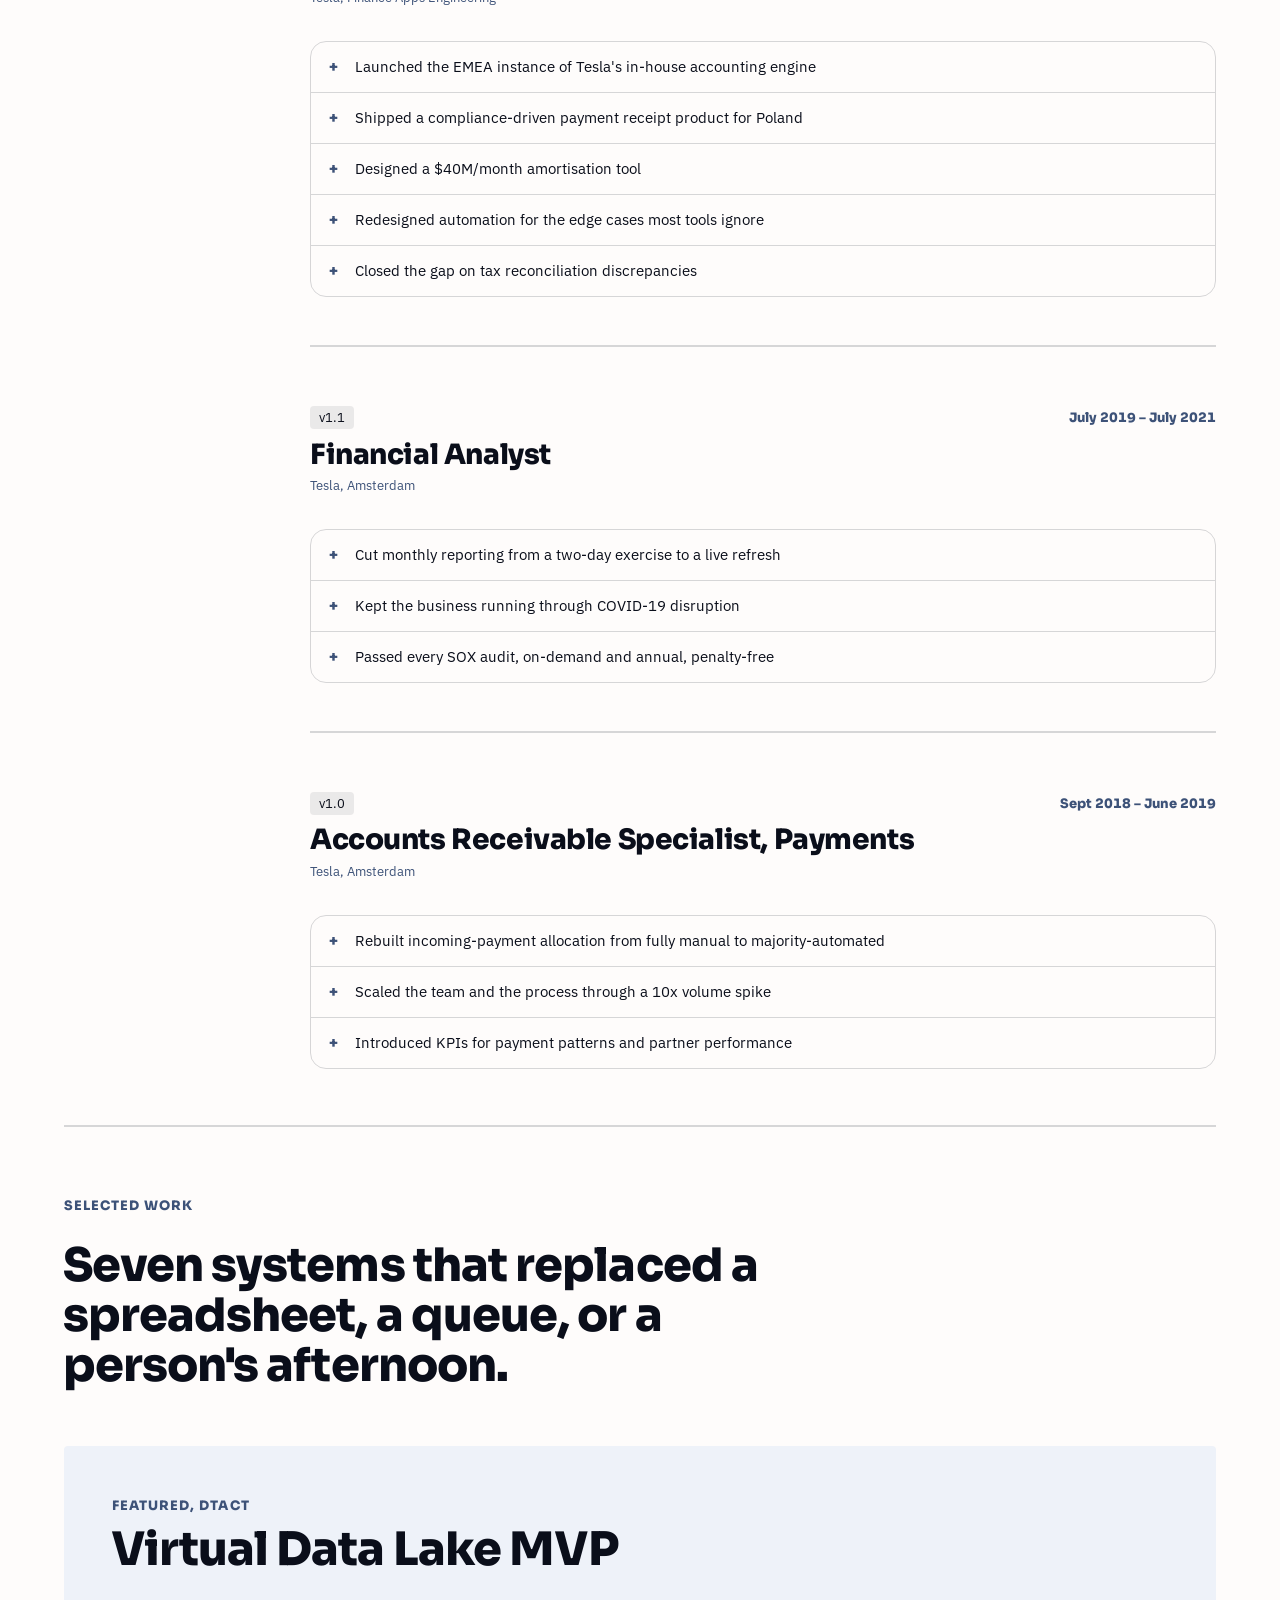
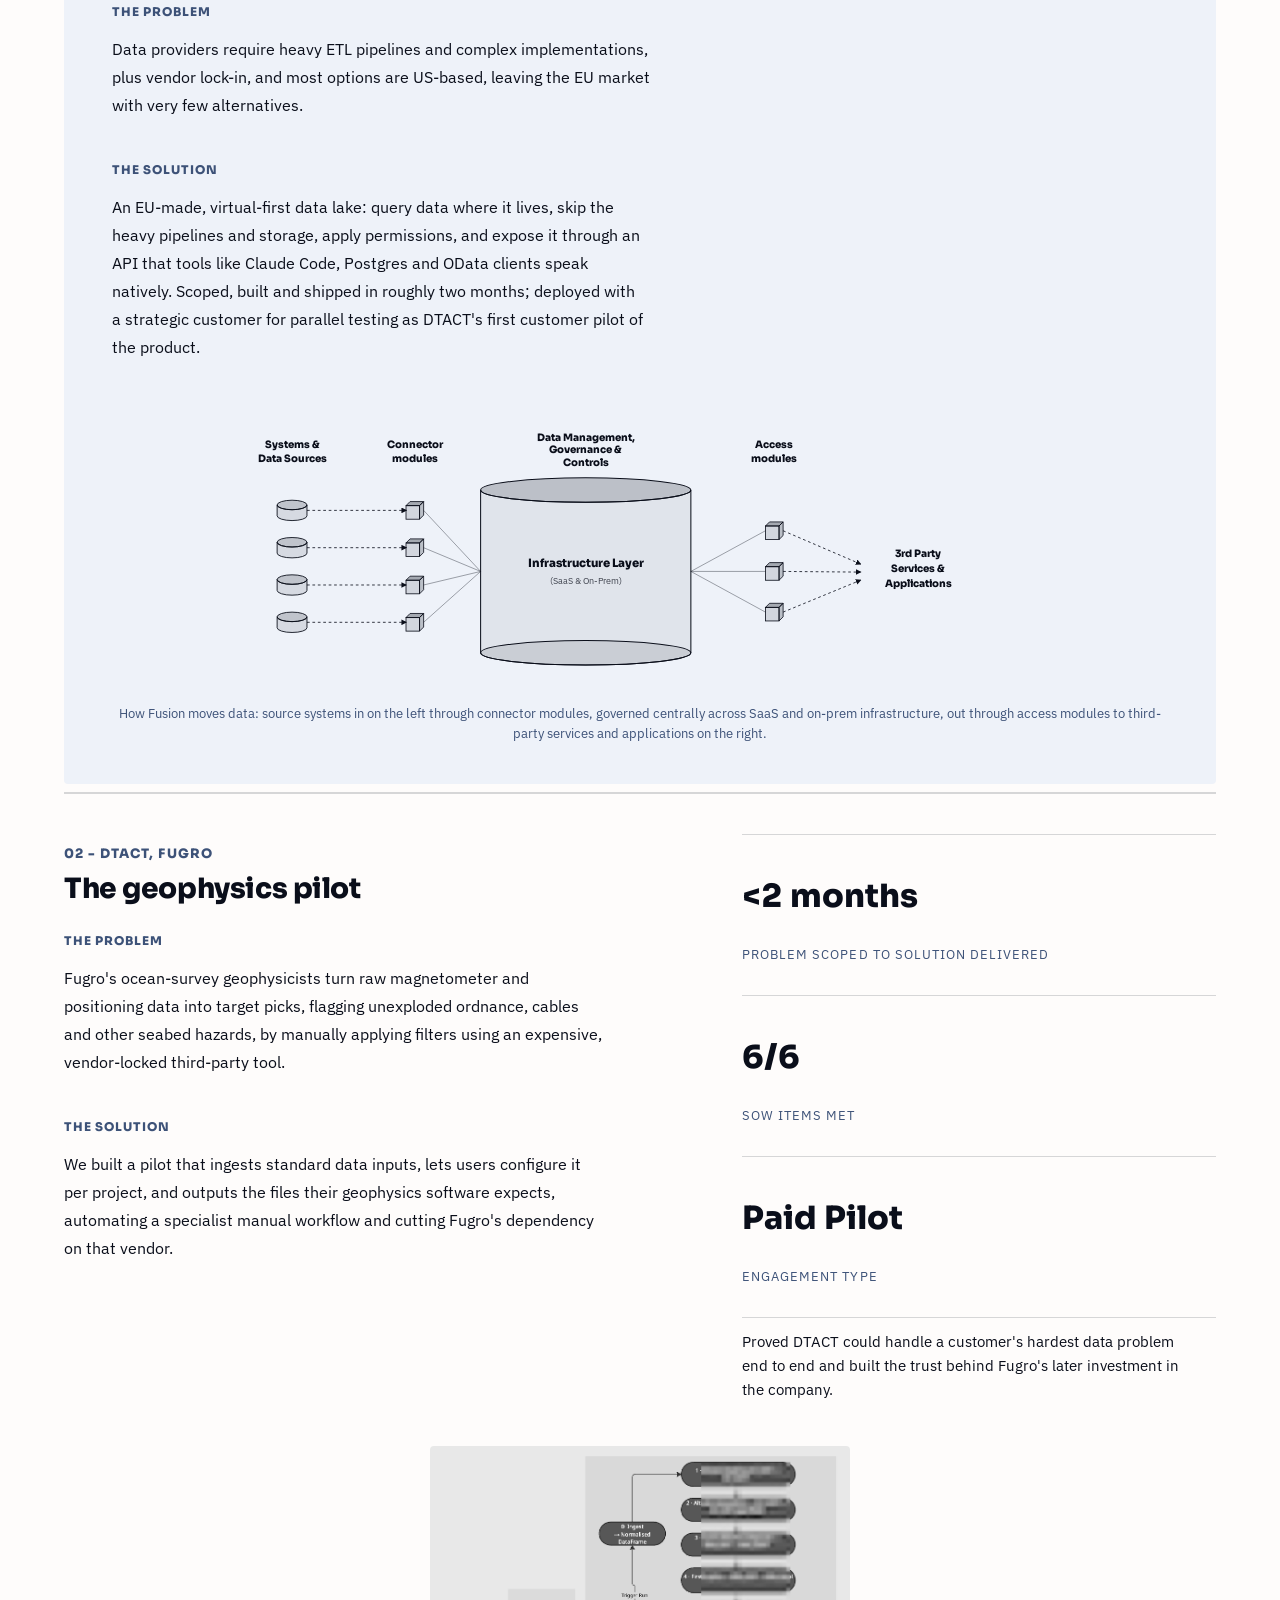
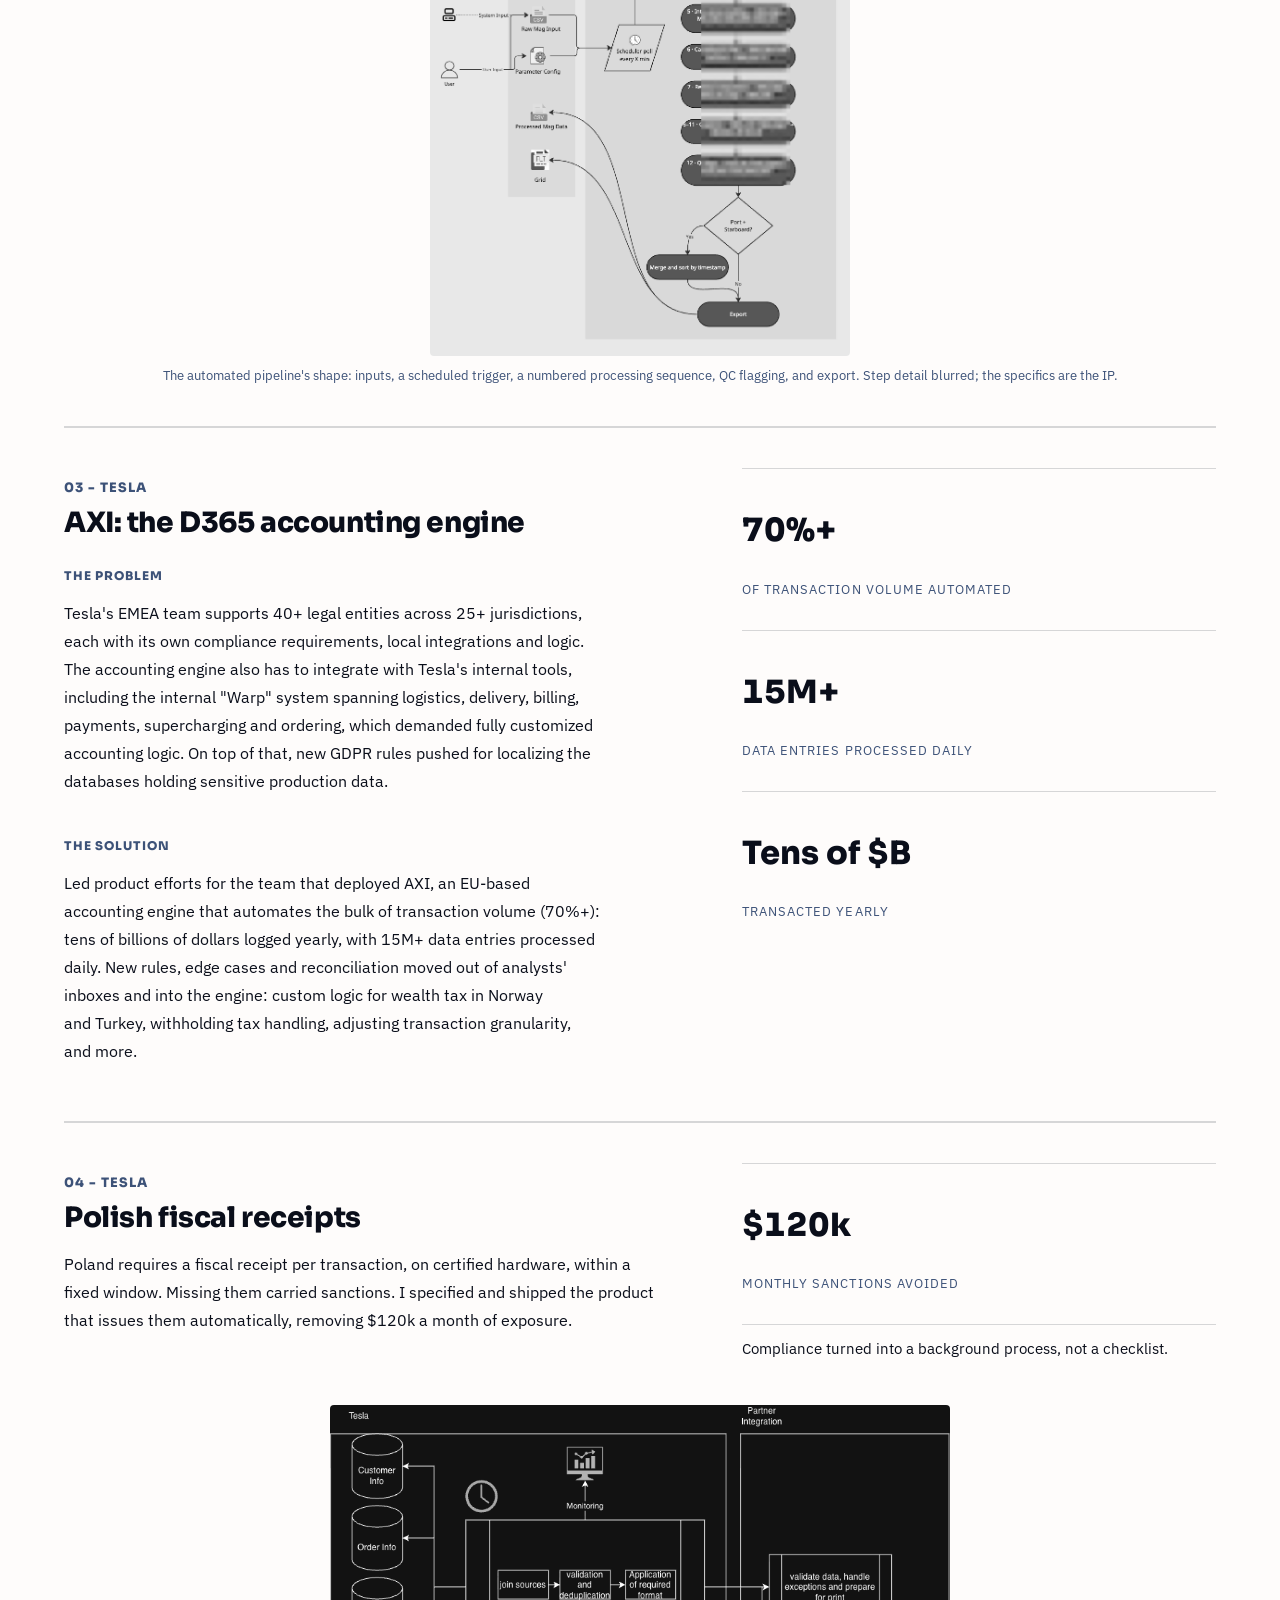
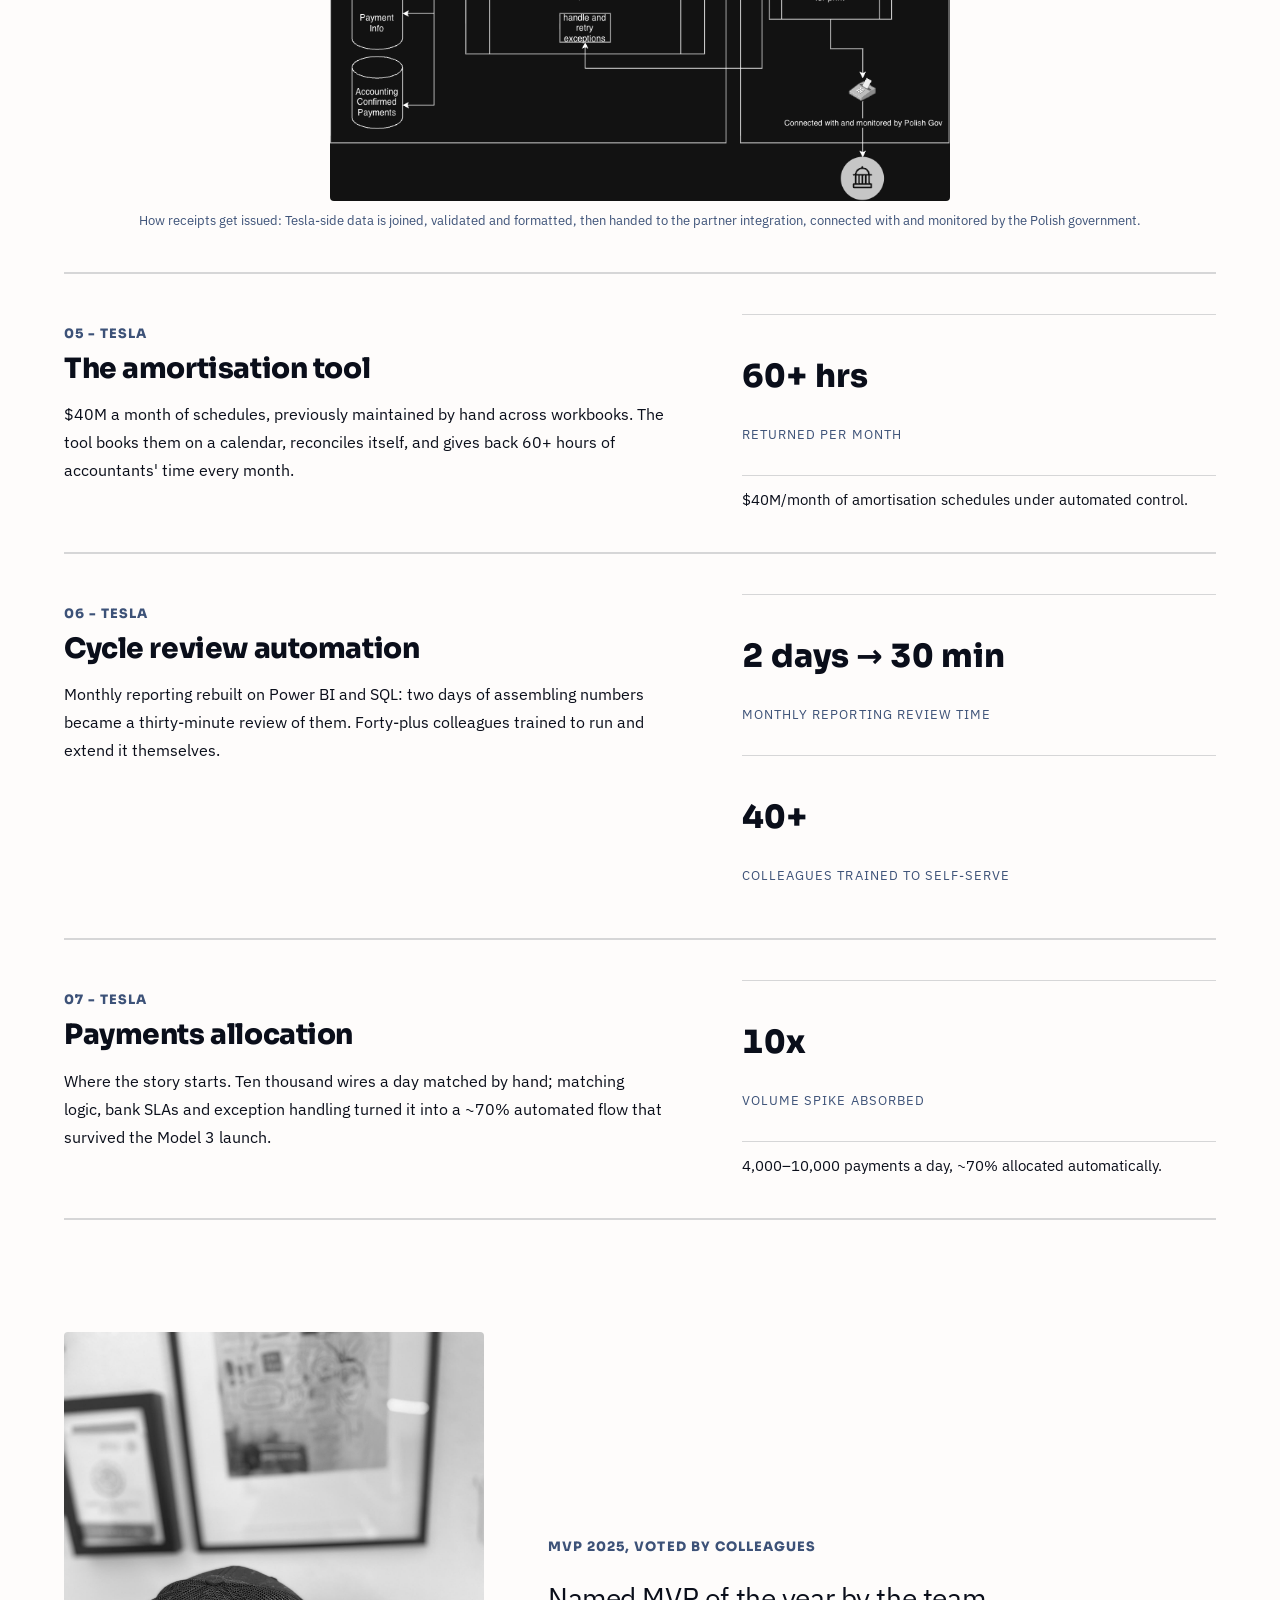
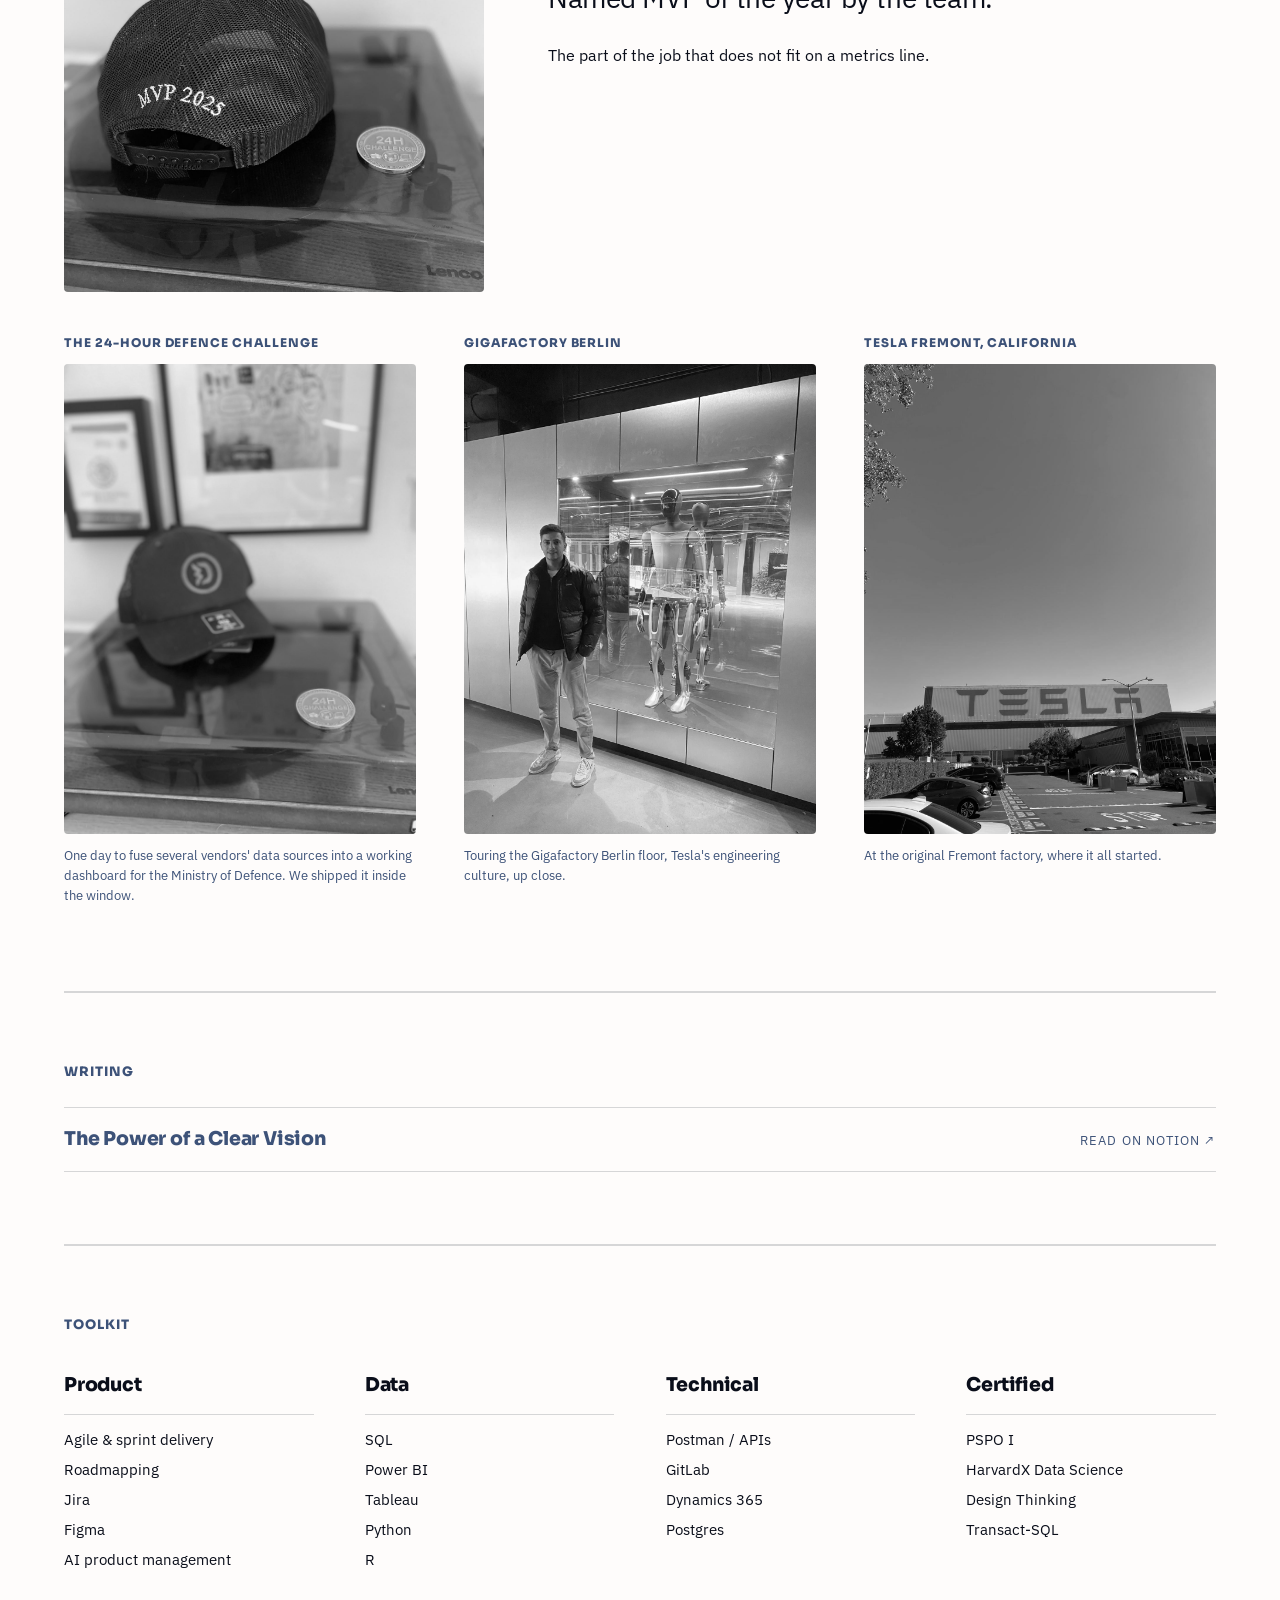
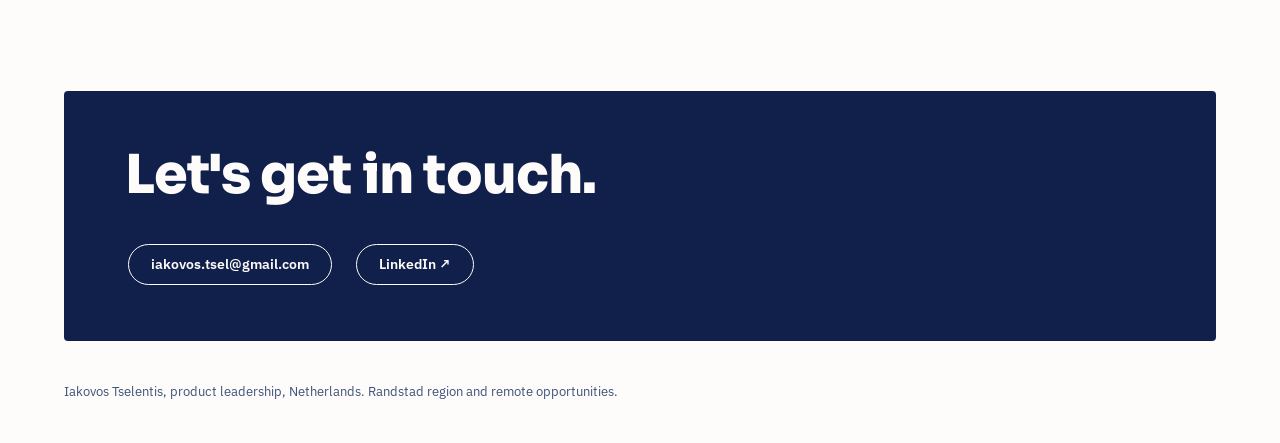
==== commit 5a53151a: "Inset contact section as a contained panel instead of full-bleed banner Wraps the #contact band in t" ====
--- a/index.html
+++ b/index.html
@@ -503,8 +503,8 @@
   </section>
 </div>
 
-  <section id="contact" style="background: var(--color-band-bg); color: var(--white);">
-    <div style="max-width: 1200px; margin: 0 auto; padding: 84px clamp(20px, 5vw, 72px);">
+  <div style="max-width: 1200px; margin: 0 auto; padding: 48px clamp(20px, 5vw, 72px) 0;">
+    <section id="contact" style="background: var(--color-band-bg); color: var(--white); border-radius: var(--radius-sm); padding: 56px clamp(24px, 5vw, 64px);">
       <h3 class="text-display-sm">
         <span style="display: block;">Let's get in touch.</span>
       </h3>
@@ -512,8 +512,8 @@
         <a class="btn btn-ghost" href="mailto:iakovos.tsel@gmail.com">iakovos.tsel@gmail.com</a>
         <a class="btn btn-ghost" href="https://www.linkedin.com/in/iakovostselentis/" target="_blank" rel="noopener">LinkedIn ↗</a>
       </div>
-    </div>
-  </section>
+    </section>
+  </div>
 
 <div style="max-width: 1200px; margin: 0 auto; padding: 0 clamp(20px, 5vw, 72px);">
   <footer style="padding: 40px 0; font-size: 13px; line-height: 22px; color: var(--color-neutral-300);">Iakovos Tselentis, product leadership, Netherlands. Randstad region and remote opportunities.</footer>
--- a/tokens.css
+++ b/tokens.css
@@ -37,7 +37,7 @@
   --color-surface: #11204a;
   --color-text: var(--white);
   --color-text-muted: var(--neutral-200);
-  --color-border: color-mix(in srgb, var(--white) 32%, transparent);
+  --color-border: color-mix(in srgb, var(--white) 12%, transparent);
 
   --color-accent: var(--neutral-200);     /* the pale blue — constant across themes */
   --color-accent-on: var(--neutral-800);  /* text drawn on top of --color-accent */
@@ -50,6 +50,7 @@
   --color-band-bg: #11204a;
 
   --radius-full: 999px;
+  --radius-md: 16px;
   --radius-sm: 4px;
 
   /* Back-compat aliases — old token names some markup may still reference.
@@ -178,7 +179,7 @@
 .log-rail button.active { color: var(--color-accent-ink); border-left-color: var(--color-accent); background: var(--color-accent-soft); }
 .log-rail button.active .v { color: var(--color-accent-ink); }
 
-.commit-log { border: 1px solid var(--color-border); border-radius: var(--radius-sm); overflow: hidden; margin-top: 20px; }
+.commit-log { border: 1px solid var(--color-border); border-radius: var(--radius-md); overflow: hidden; margin-top: 20px; }
 .commit-log details { border-top: 1px solid var(--color-border); }
 .commit-log details:first-child { border-top: none; }
 .commit-log summary { list-style: none; cursor: pointer; padding: 14px 18px; display: flex; align-items: baseline; gap: 12px; font-size: 15px; line-height: 22px; }
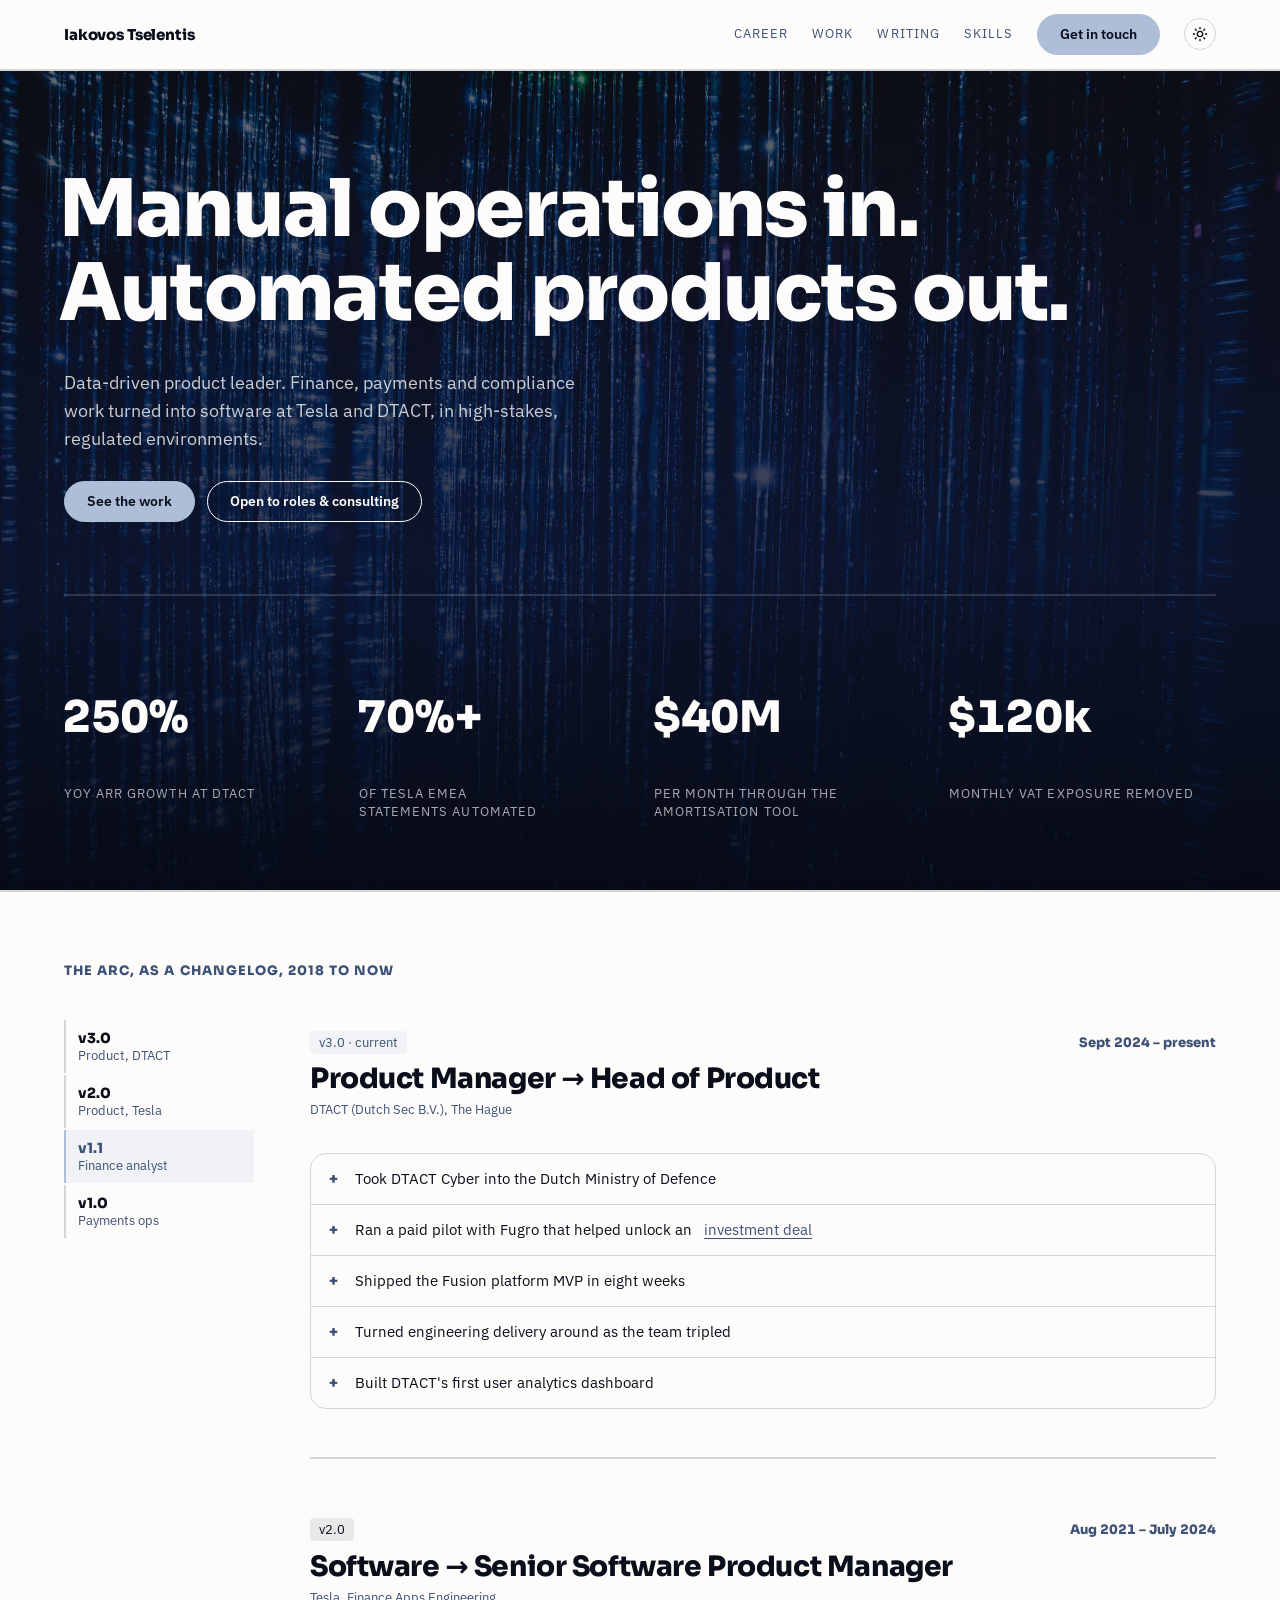
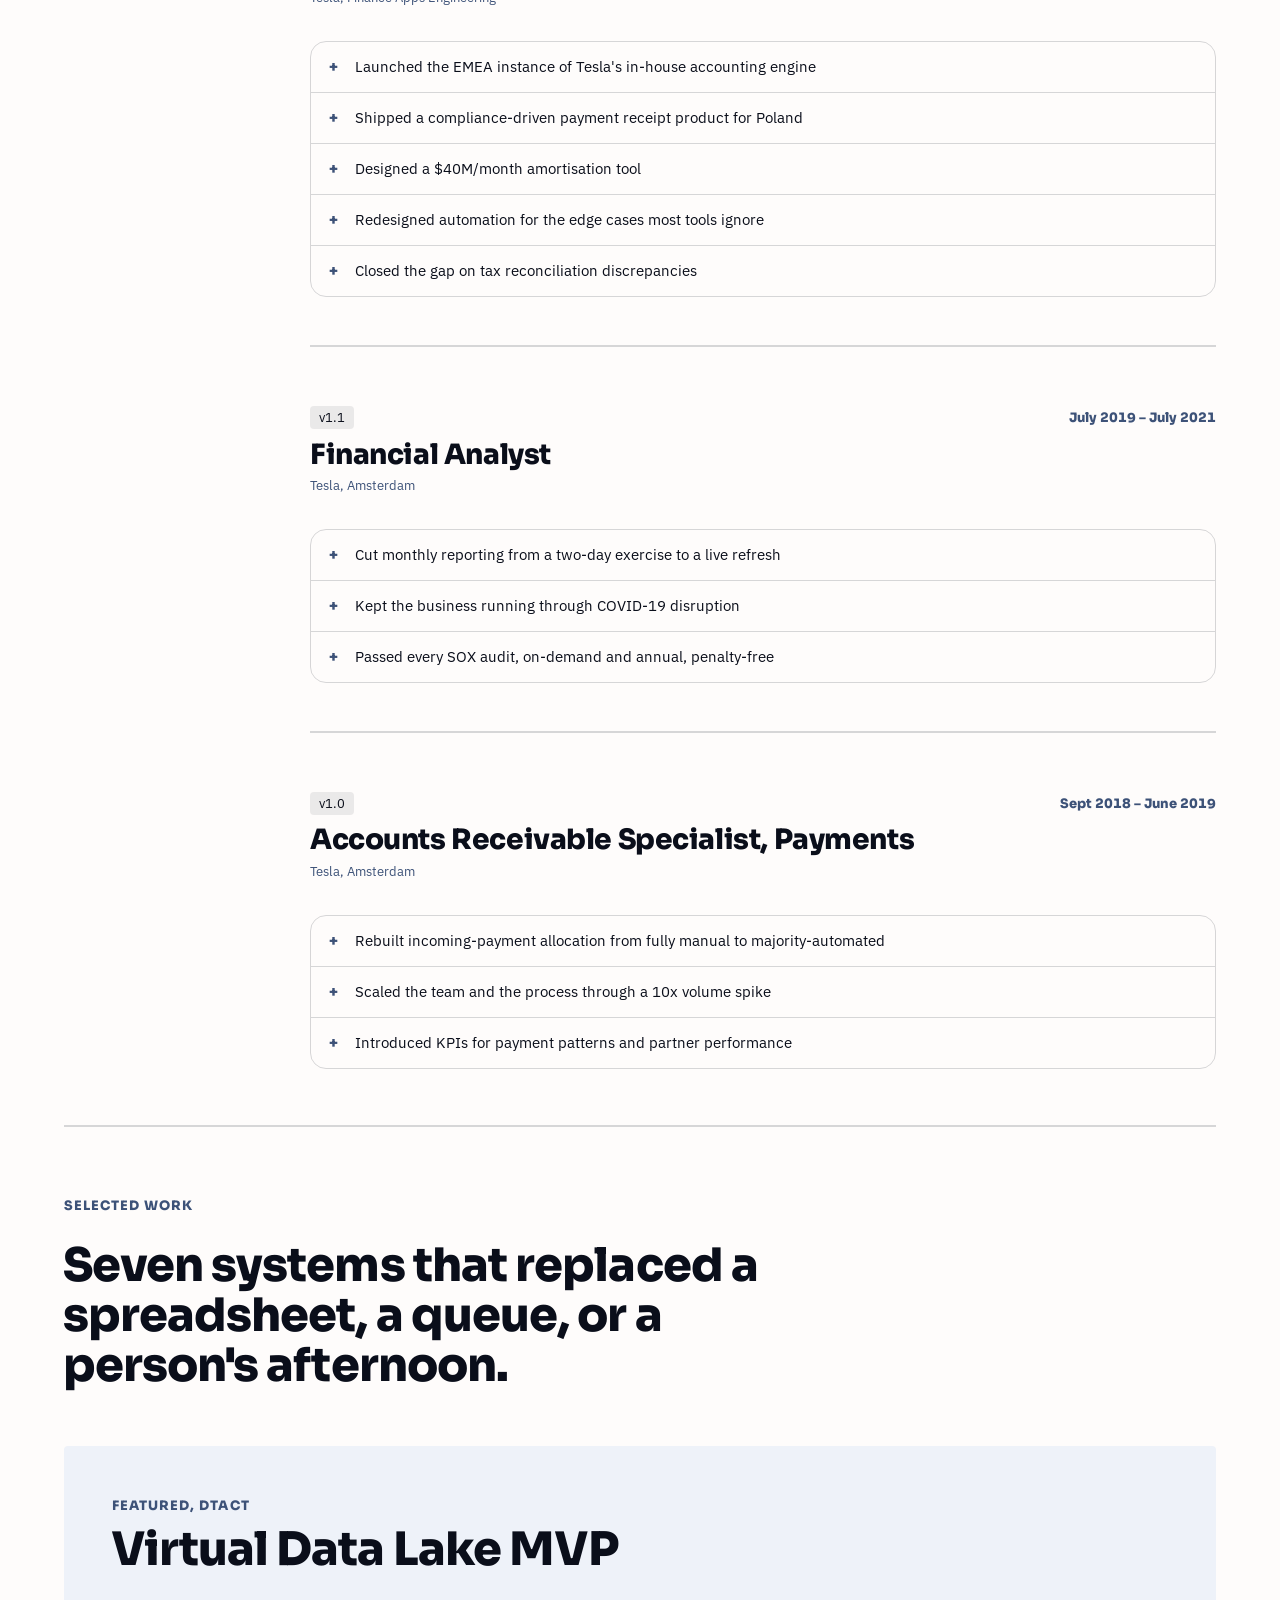
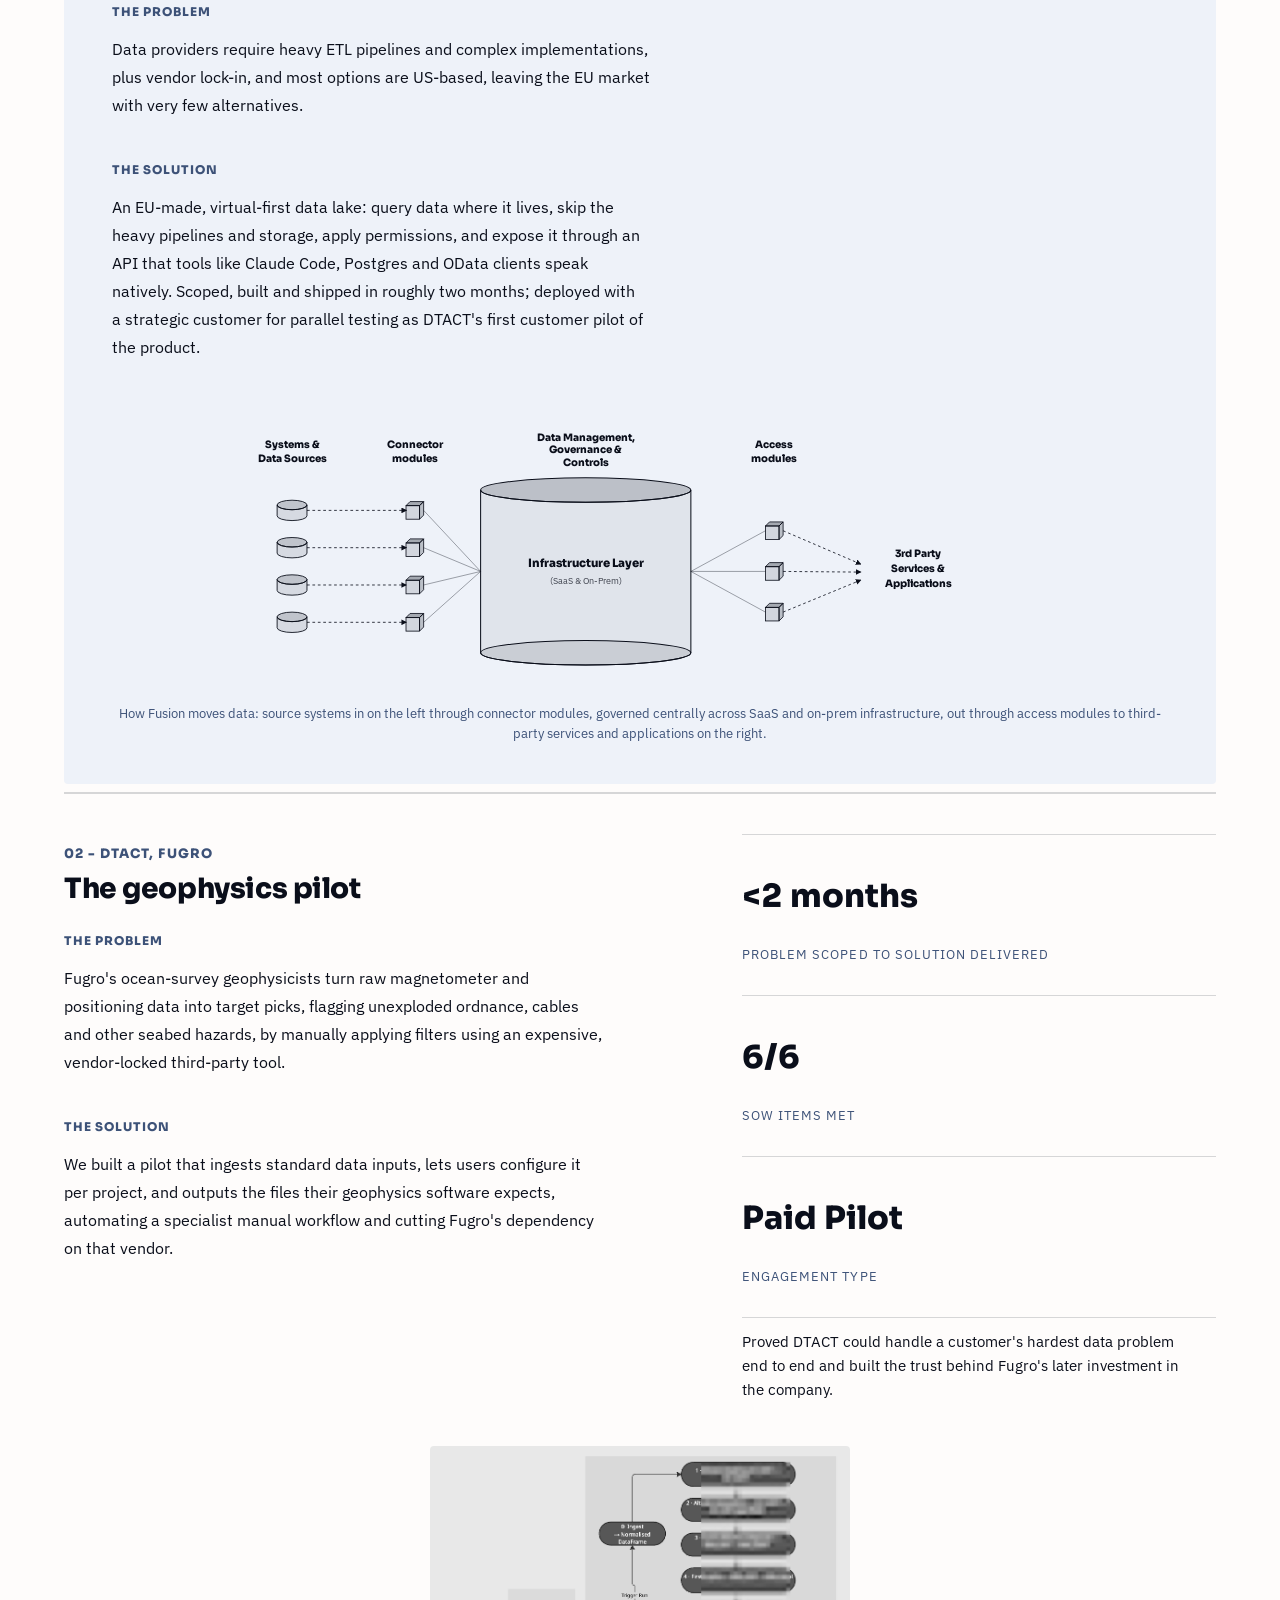
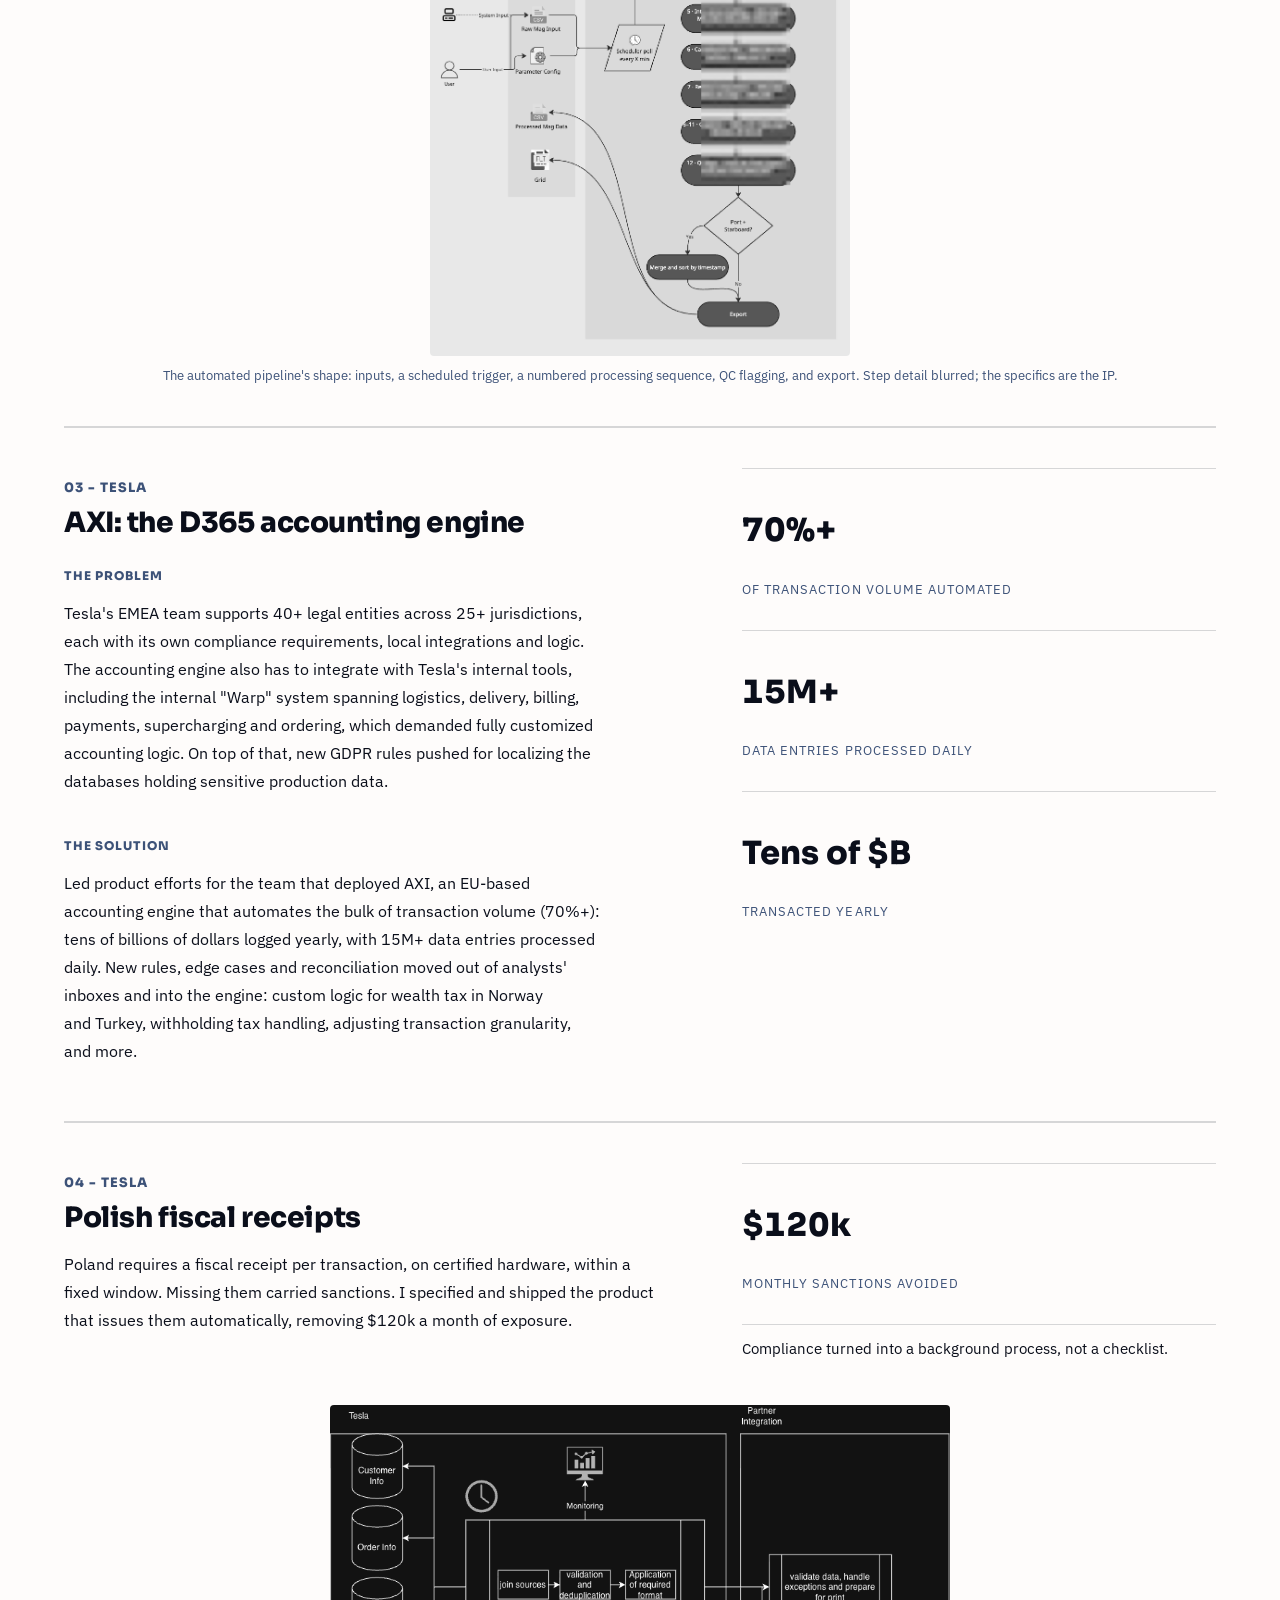
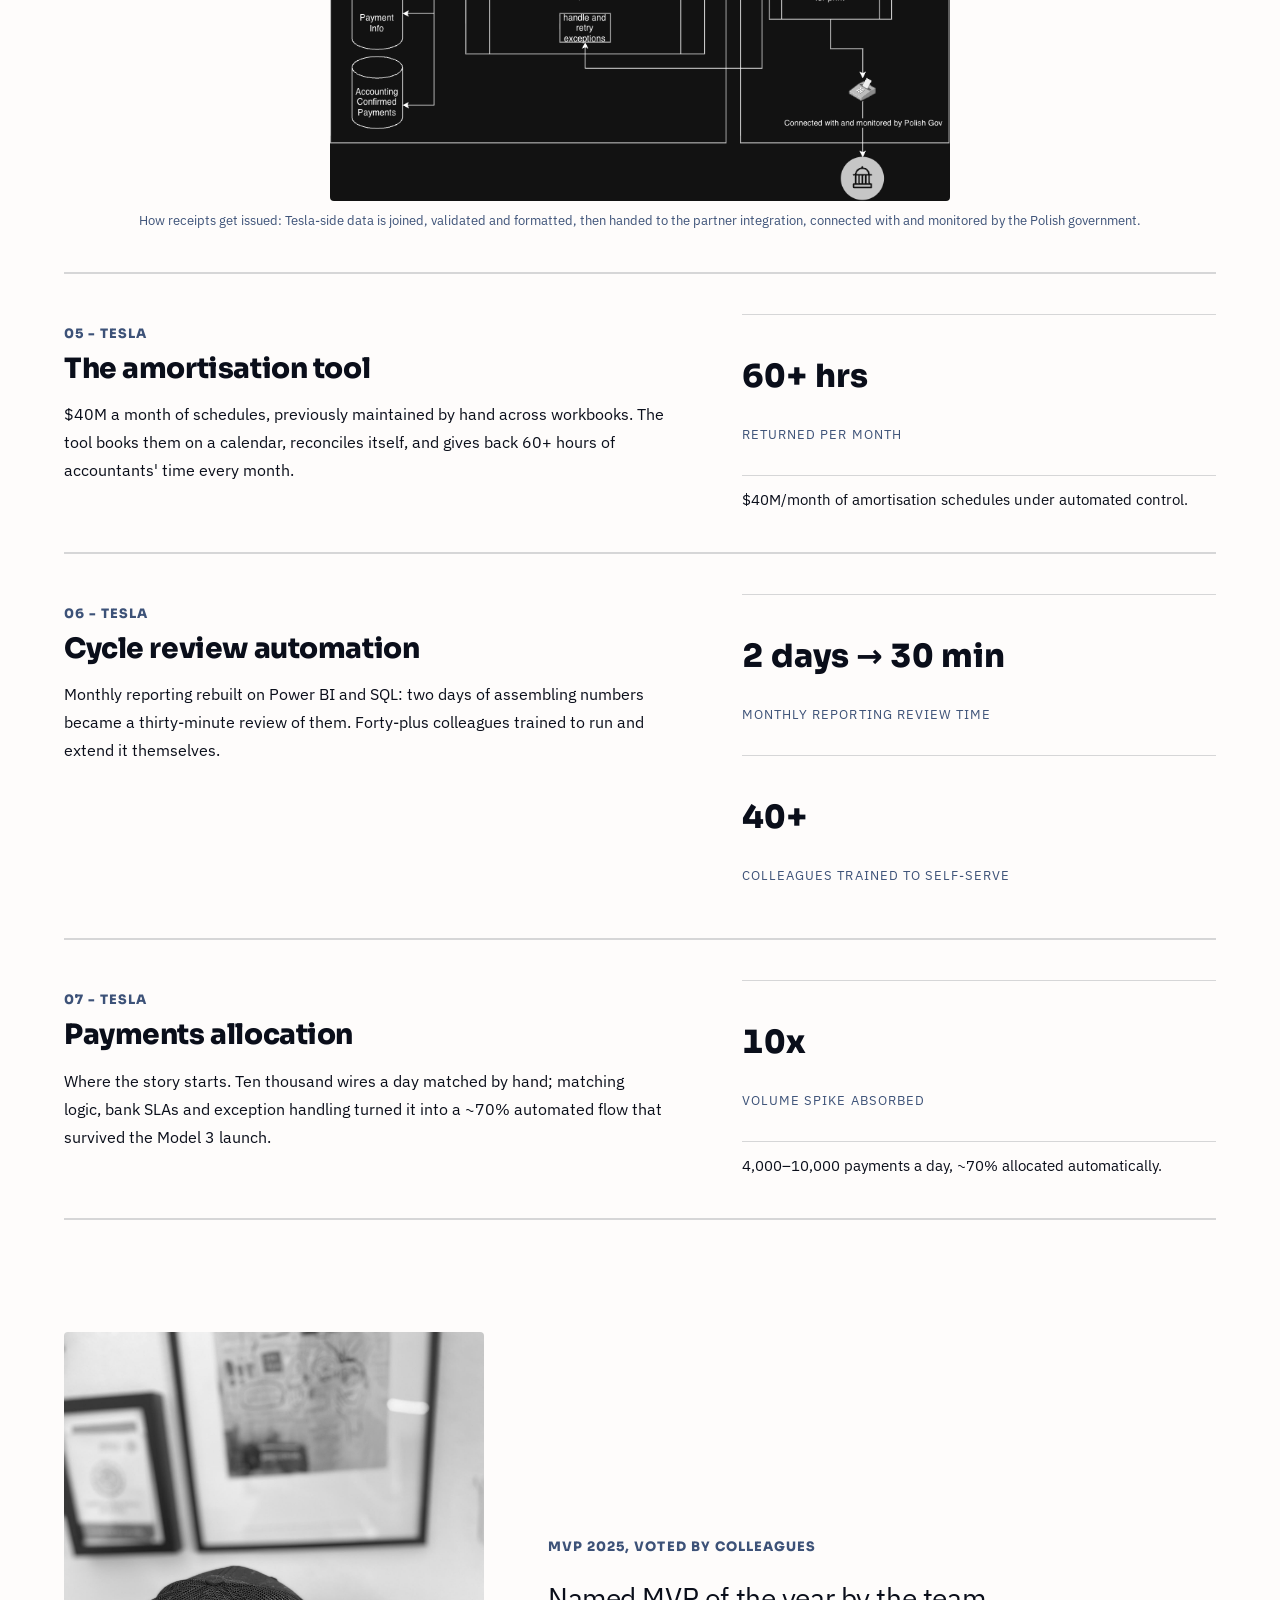
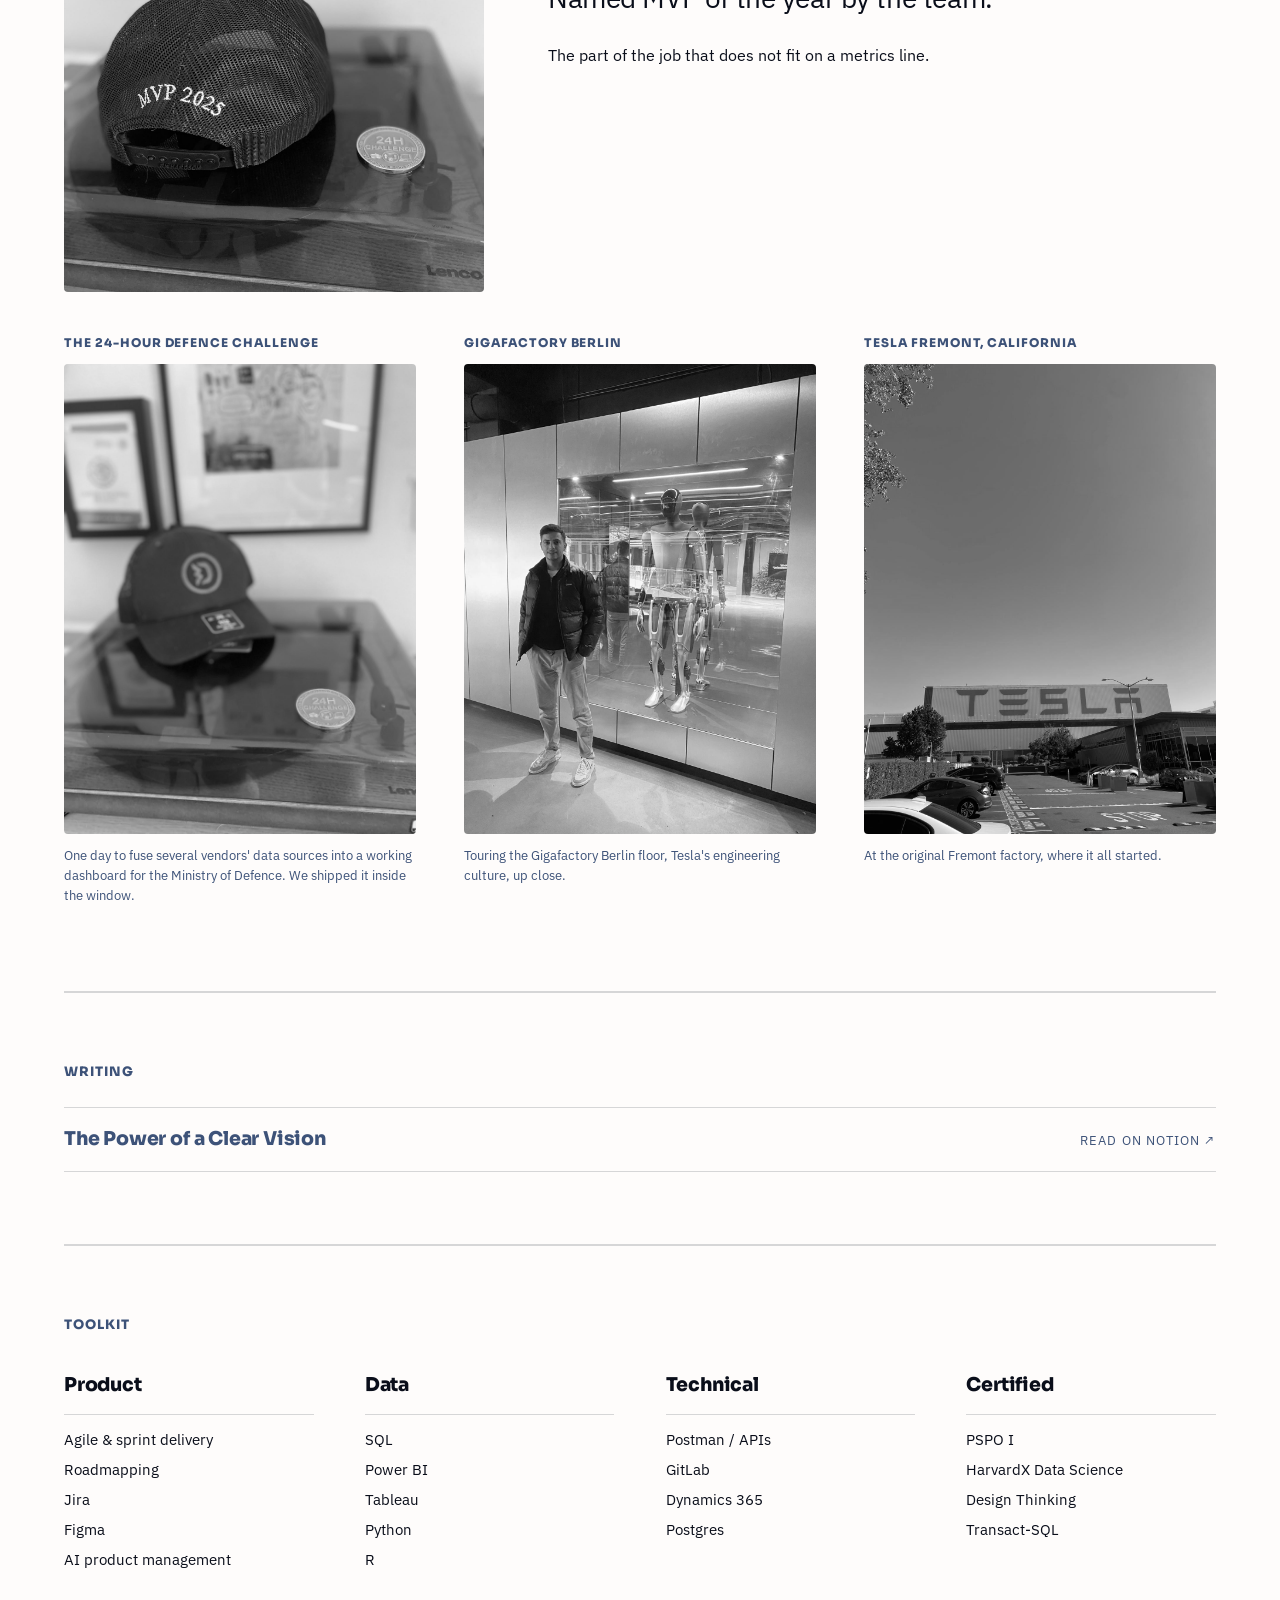
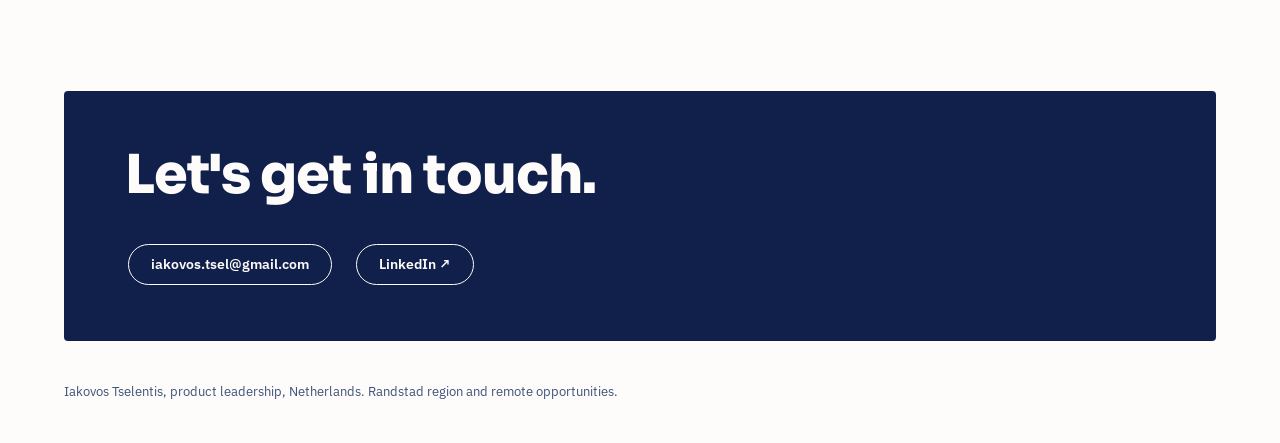
==== commit 5c93963b: "Add hero background image behind hero and metrics sections Wraps hero + stats in a full-bleed band u" ====
--- a/index.html
+++ b/index.html
@@ -15,57 +15,66 @@
 
 <div style="background: var(--color-bg); color: var(--color-text); font-family: var(--font-body); font-size: 15px; line-height: 1.55;">
 
-<nav class="nav" style="position: sticky; top: 0; z-index: 20; display: flex; flex-wrap: wrap; align-items: center; gap: 12px 24px; background: var(--color-bg); border-bottom: 2px solid var(--color-divider); padding: 14px clamp(20px, 5vw, 72px);">
-  <span class="nav-brand" style="font-family: var(--font-heading); font-weight: 800; font-size: 15px; letter-spacing: -0.01em; margin-right: auto;">Iakovos Tselentis</span>
-  <a href="#career" style="font-size: 13px; letter-spacing: 0.08em; text-transform: uppercase; text-decoration: none; white-space: nowrap;">Career</a>
-  <a href="#work" style="font-size: 13px; letter-spacing: 0.08em; text-transform: uppercase; text-decoration: none; white-space: nowrap;">Work</a>
-  <a href="#writing" style="font-size: 13px; letter-spacing: 0.08em; text-transform: uppercase; text-decoration: none; white-space: nowrap;">Writing</a>
-  <a href="#skills" style="font-size: 13px; letter-spacing: 0.08em; text-transform: uppercase; text-decoration: none; white-space: nowrap;">Skills</a>
-  <a class="btn btn-primary" href="#contact">Get in touch</a>
-  <button class="theme-toggle" id="theme-toggle" type="button" aria-label="Toggle light and dark mode">
-    <svg class="icon-moon" viewBox="0 0 24 24" fill="none" stroke="currentColor" stroke-width="2" stroke-linecap="round" stroke-linejoin="round"><path d="M21 12.79A9 9 0 1 1 11.21 3 7 7 0 0 0 21 12.79z"></path></svg>
-    <svg class="icon-sun" viewBox="0 0 24 24" fill="none" stroke="currentColor" stroke-width="2" stroke-linecap="round" stroke-linejoin="round"><circle cx="12" cy="12" r="4"></circle><path d="M12 2v2M12 20v2M4.93 4.93l1.41 1.41M17.66 17.66l1.41 1.41M2 12h2M20 12h2M4.93 19.07l1.41-1.41M17.66 6.34l1.41-1.41"></path></svg>
-  </button>
+<nav class="nav" style="position: sticky; top: 0; z-index: 20; background: var(--color-bg); border-bottom: 2px solid var(--color-divider); padding: 14px 0;">
+  <div class="nav-inner" style="max-width: 1200px; margin: 0 auto; padding: 0 clamp(20px, 5vw, 72px); display: flex; flex-wrap: wrap; align-items: center; gap: 12px 24px;">
+    <span class="nav-brand" style="font-family: var(--font-heading); font-weight: 800; font-size: 15px; letter-spacing: -0.01em; margin-right: auto;">Iakovos Tselentis</span>
+    <a href="#career" style="font-size: 13px; letter-spacing: 0.08em; text-transform: uppercase; text-decoration: none; white-space: nowrap;">Career</a>
+    <a href="#work" style="font-size: 13px; letter-spacing: 0.08em; text-transform: uppercase; text-decoration: none; white-space: nowrap;">Work</a>
+    <a href="#writing" style="font-size: 13px; letter-spacing: 0.08em; text-transform: uppercase; text-decoration: none; white-space: nowrap;">Writing</a>
+    <a href="#skills" style="font-size: 13px; letter-spacing: 0.08em; text-transform: uppercase; text-decoration: none; white-space: nowrap;">Skills</a>
+    <a class="btn btn-primary" href="#contact">Get in touch</a>
+    <button class="theme-toggle" id="theme-toggle" type="button" aria-label="Toggle light and dark mode">
+      <svg class="icon-moon" viewBox="0 0 24 24" fill="none" stroke="currentColor" stroke-width="2" stroke-linecap="round" stroke-linejoin="round"><path d="M21 12.79A9 9 0 1 1 11.21 3 7 7 0 0 0 21 12.79z"></path></svg>
+      <svg class="icon-sun" viewBox="0 0 24 24" fill="none" stroke="currentColor" stroke-width="2" stroke-linecap="round" stroke-linejoin="round"><circle cx="12" cy="12" r="4"></circle><path d="M12 2v2M12 20v2M4.93 4.93l1.41 1.41M17.66 17.66l1.41 1.41M2 12h2M20 12h2M4.93 19.07l1.41-1.41M17.66 6.34l1.41-1.41"></path></svg>
+    </button>
+  </div>
 </nav>
 
+<div class="hero-band" style="position: relative; background: #060a16 url('assets/hero-image.webp') center/cover no-repeat;">
+  <div style="position: absolute; inset: 0; background: linear-gradient(180deg, rgba(6,10,22,0.6) 0%, rgba(11,20,47,0.82) 60%, rgba(6,10,22,0.95) 100%);"></div>
+  <div style="position: relative; max-width: 1200px; margin: 0 auto; padding: 0 clamp(20px, 5vw, 72px); color: var(--white);">
+
+    <section class="hero-section" style="padding: 96px 0 72px;">
+      <h1 class="text-display" style="color: var(--white);">
+        <span style="display: block;">Manual operations in.</span>
+        <span style="display: block;">Automated products out.</span>
+      </h1>
+      <p class="text-body-lg" style="font-size: 18px; max-width: 52ch; margin-top: 34px; color: rgba(255,255,255,0.78);">Data-driven product leader. Finance, payments and compliance work turned into software at Tesla and DTACT, in high-stakes, regulated environments.</p>
+      <div style="display: flex; gap: 12px; flex-wrap: wrap; margin-top: 28px;">
+        <a class="btn btn-primary" href="#work">See the work</a>
+        <a class="btn btn-ghost" href="#contact">Open to roles &amp; consulting</a>
+      </div>
+    </section>
+
+    <hr style="height: 2px; border: 0; margin: 0; background: rgba(255,255,255,0.14);" />
+
+    <section class="stats-section" aria-label="Headline results" style="padding: 56px 0;">
+      <div style="display: grid; grid-template-columns: repeat(auto-fit, minmax(170px, 1fr)); gap: 42px 28px;">
+        <div>
+          <p class="stat-display" style="color: var(--white);">250%</p>
+          <p class="label-sm" style="margin-top: 14px; color: rgba(255,255,255,0.65);">YoY ARR growth at DTACT</p>
+        </div>
+        <div>
+          <p class="stat-display" style="color: var(--white);">70%+</p>
+          <p class="label-sm" style="margin-top: 14px; color: rgba(255,255,255,0.65);">Of Tesla EMEA statements automated</p>
+        </div>
+        <div>
+          <p class="stat-display" style="color: var(--white);">$40M</p>
+          <p class="label-sm" style="margin-top: 14px; color: rgba(255,255,255,0.65);">Per month through the amortisation tool</p>
+        </div>
+        <div>
+          <p class="stat-display" style="color: var(--white);">$120k</p>
+          <p class="label-sm" style="margin-top: 14px; color: rgba(255,255,255,0.65);">Monthly VAT exposure removed</p>
+        </div>
+      </div>
+    </section>
+
+  </div>
+</div>
+
+<hr style="height: 2px; border: 0; margin: 0; background: var(--color-divider);" />
+
 <div style="max-width: 1200px; margin: 0 auto; padding: 0 clamp(20px, 5vw, 72px);">
-
-  <section class="hero-section" style="padding: 96px 0 72px;">
-    <h1 class="text-display">
-      <span style="display: block;">Manual operations in.</span>
-      <span style="display: block;">Automated products out.</span>
-    </h1>
-    <p class="text-body-lg" style="font-size: 18px; max-width: 52ch; margin-top: 34px;">Data-driven product leader. Finance, payments and compliance work turned into software at Tesla and DTACT, in high-stakes, regulated environments.</p>
-    <div style="display: flex; gap: 12px; flex-wrap: wrap; margin-top: 28px;">
-      <a class="btn btn-primary" href="#work">See the work</a>
-      <a class="btn btn-secondary" href="#contact">Open to roles &amp; consulting</a>
-    </div>
-  </section>
-
-  <hr style="height: 2px; border: 0; margin: 0; background: var(--color-divider);" />
-
-  <section class="stats-section" aria-label="Headline results" style="padding: 56px 0;">
-    <div style="display: grid; grid-template-columns: repeat(auto-fit, minmax(170px, 1fr)); gap: 42px 28px;">
-      <div>
-        <p class="stat-display">250%</p>
-        <p class="label-sm" style="margin-top: 14px;">YoY ARR growth at DTACT</p>
-      </div>
-      <div>
-        <p class="stat-display">70%+</p>
-        <p class="label-sm" style="margin-top: 14px;">Of Tesla EMEA statements automated</p>
-      </div>
-      <div>
-        <p class="stat-display">$40M</p>
-        <p class="label-sm" style="margin-top: 14px;">Per month through the amortisation tool</p>
-      </div>
-      <div>
-        <p class="stat-display">$120k</p>
-        <p class="label-sm" style="margin-top: 14px;">Monthly VAT exposure removed</p>
-      </div>
-    </div>
-  </section>
-
-  <hr style="height: 2px; border: 0; margin: 0; background: var(--color-divider);" />
 
   <section id="career" style="padding: 72px 0 56px;">
     <span class="eyebrow" style="margin-bottom: 42px;">The arc, as a changelog, 2018 to now</span>
--- a/tokens.css
+++ b/tokens.css
@@ -229,7 +229,8 @@
 
 @media (max-width: 520px) {
   html { font-size: 14.5px; }
-  .nav { gap: 8px 14px !important; padding: 12px 20px !important; }
+  .nav { padding: 12px 0 !important; }
+  .nav-inner { gap: 8px 14px !important; }
   .nav-brand { margin-right: 0 !important; flex: 1 1 100%; order: -1; }
   .hero-section { padding-top: 48px !important; padding-bottom: 40px !important; }
   .stats-section { padding-top: 32px !important; padding-bottom: 32px !important; }
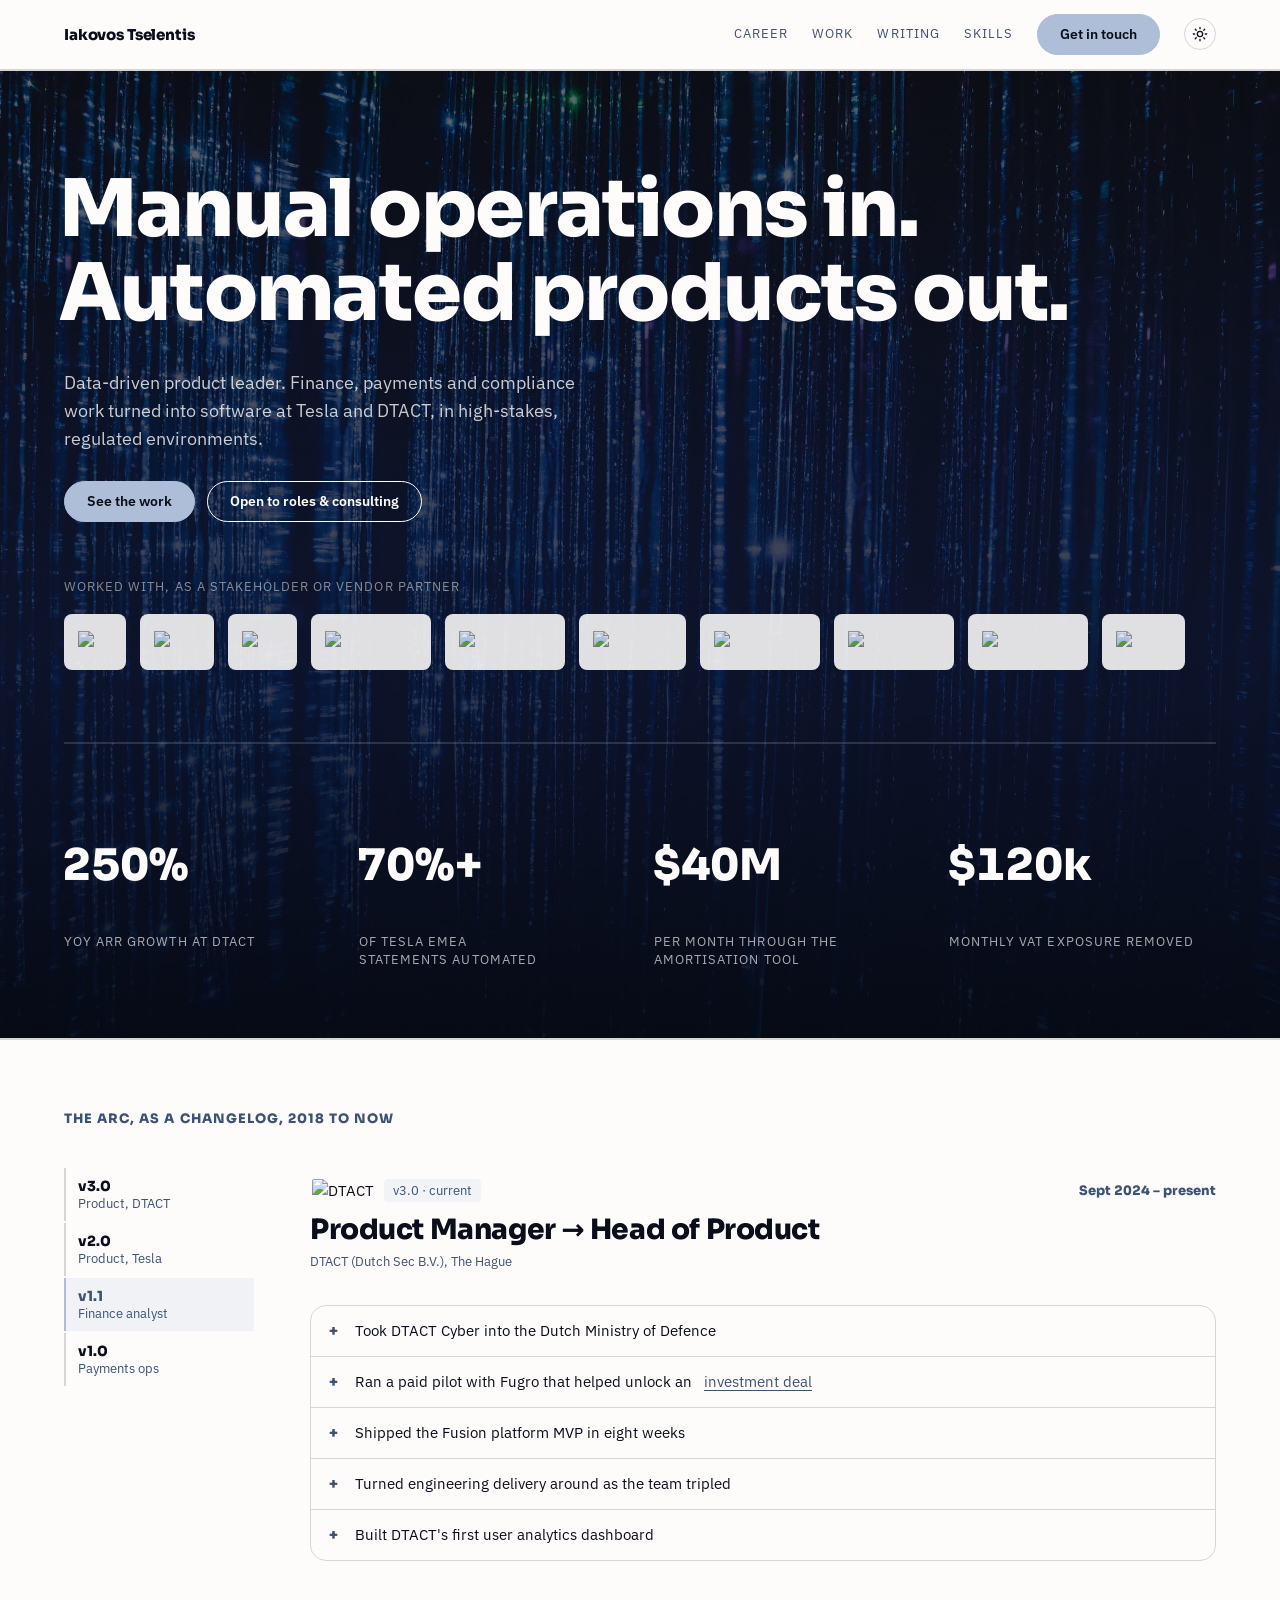
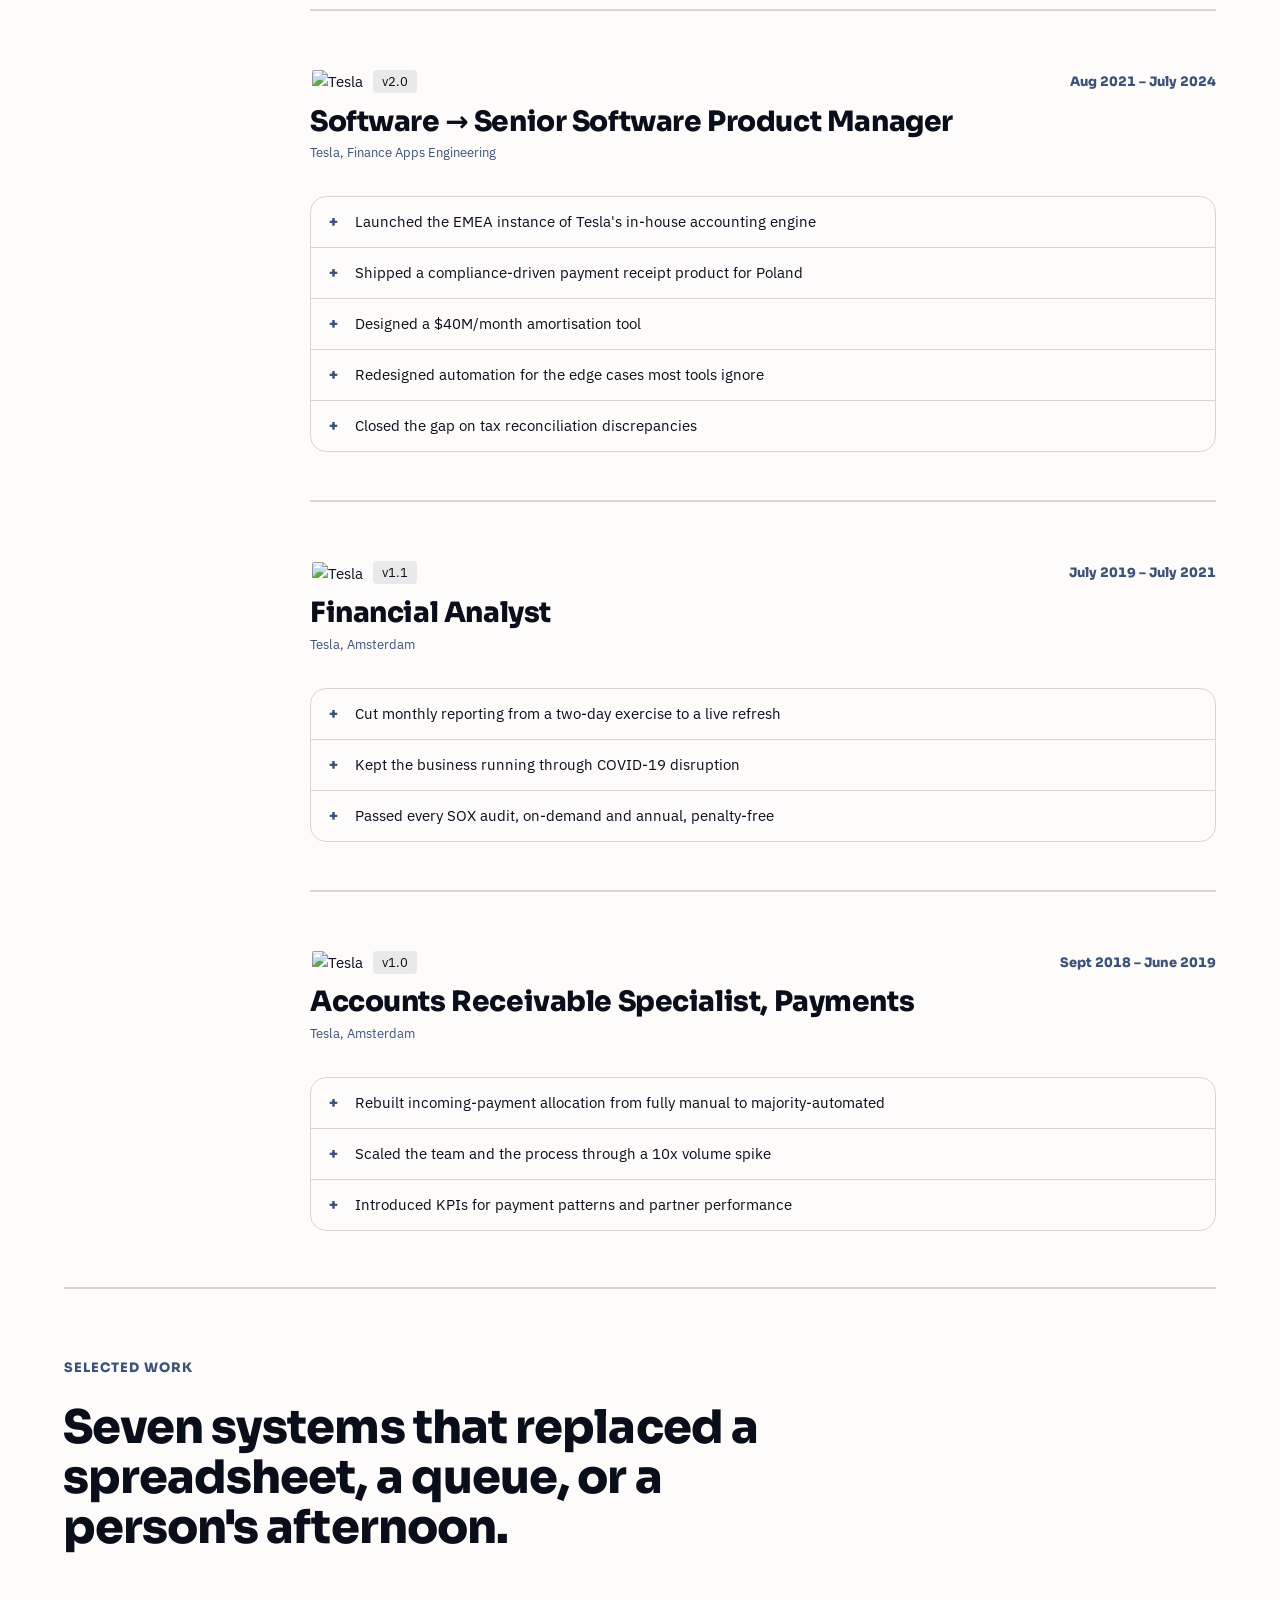
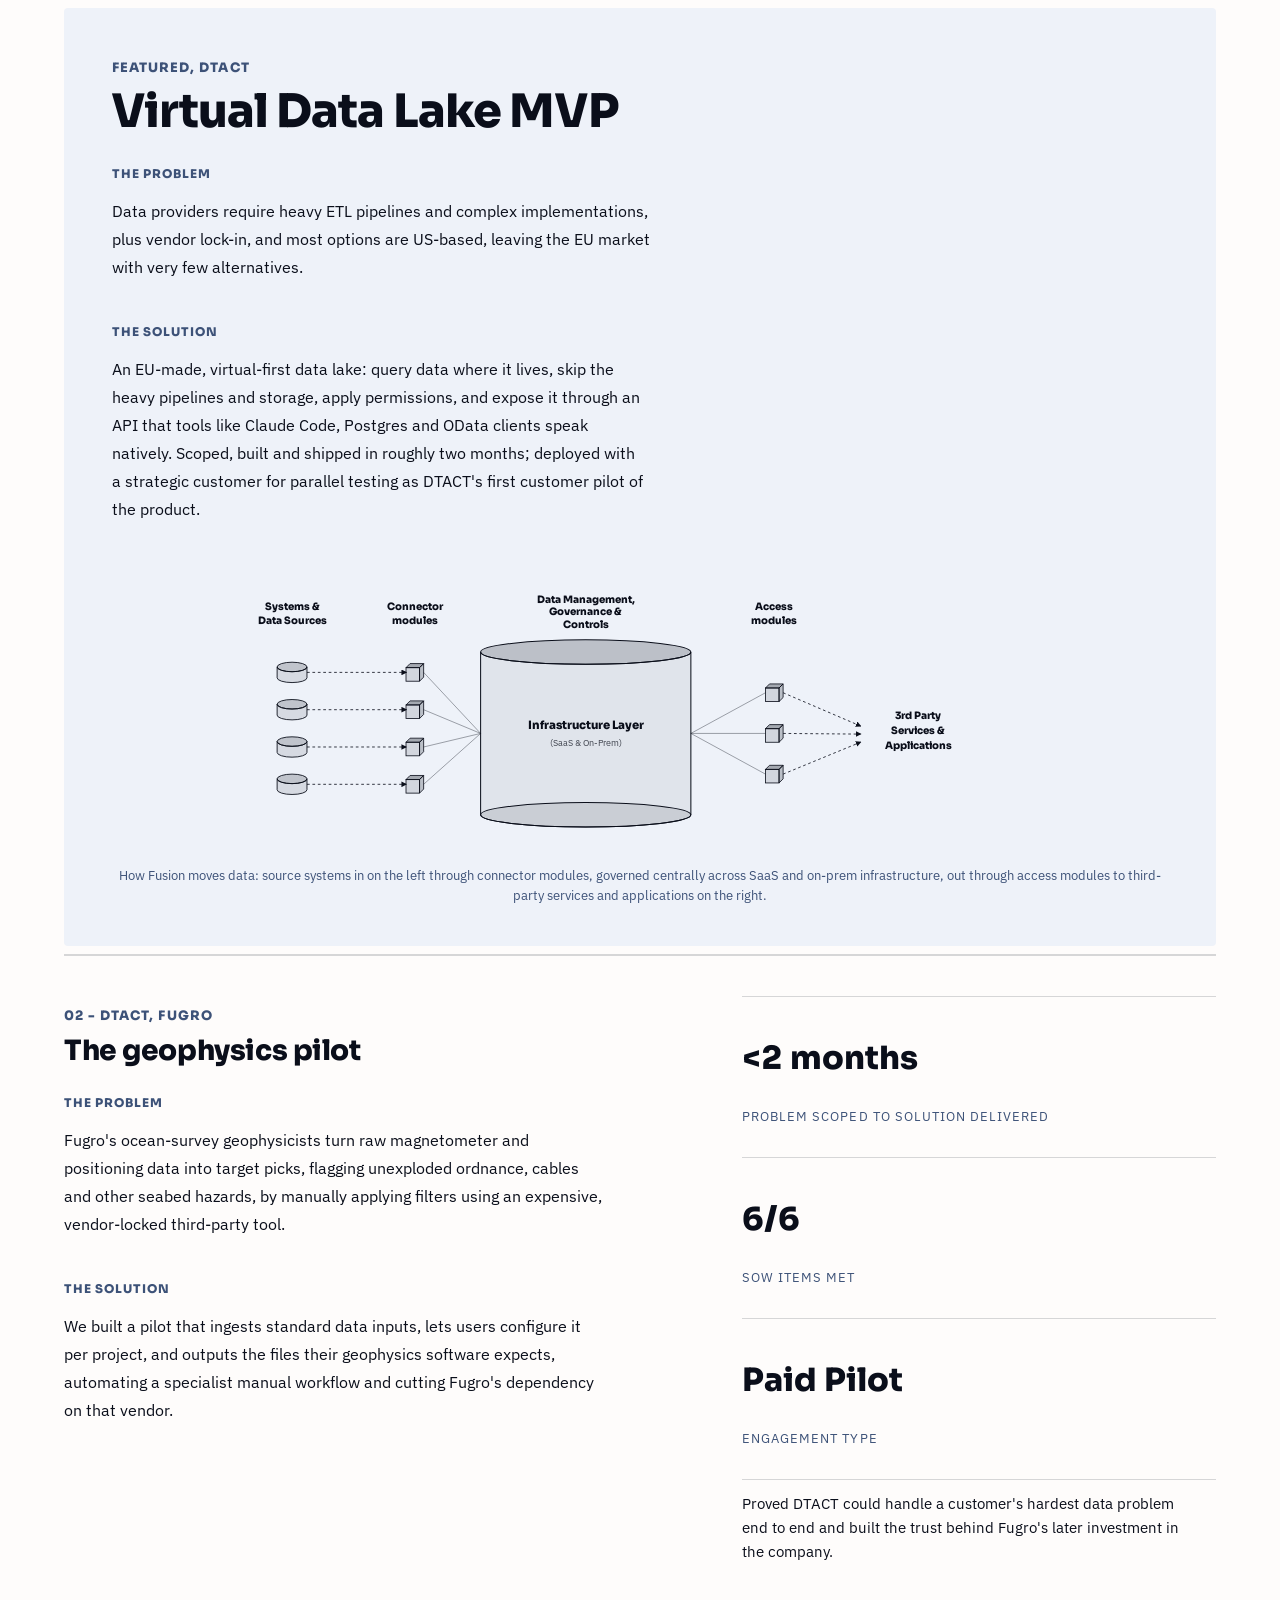
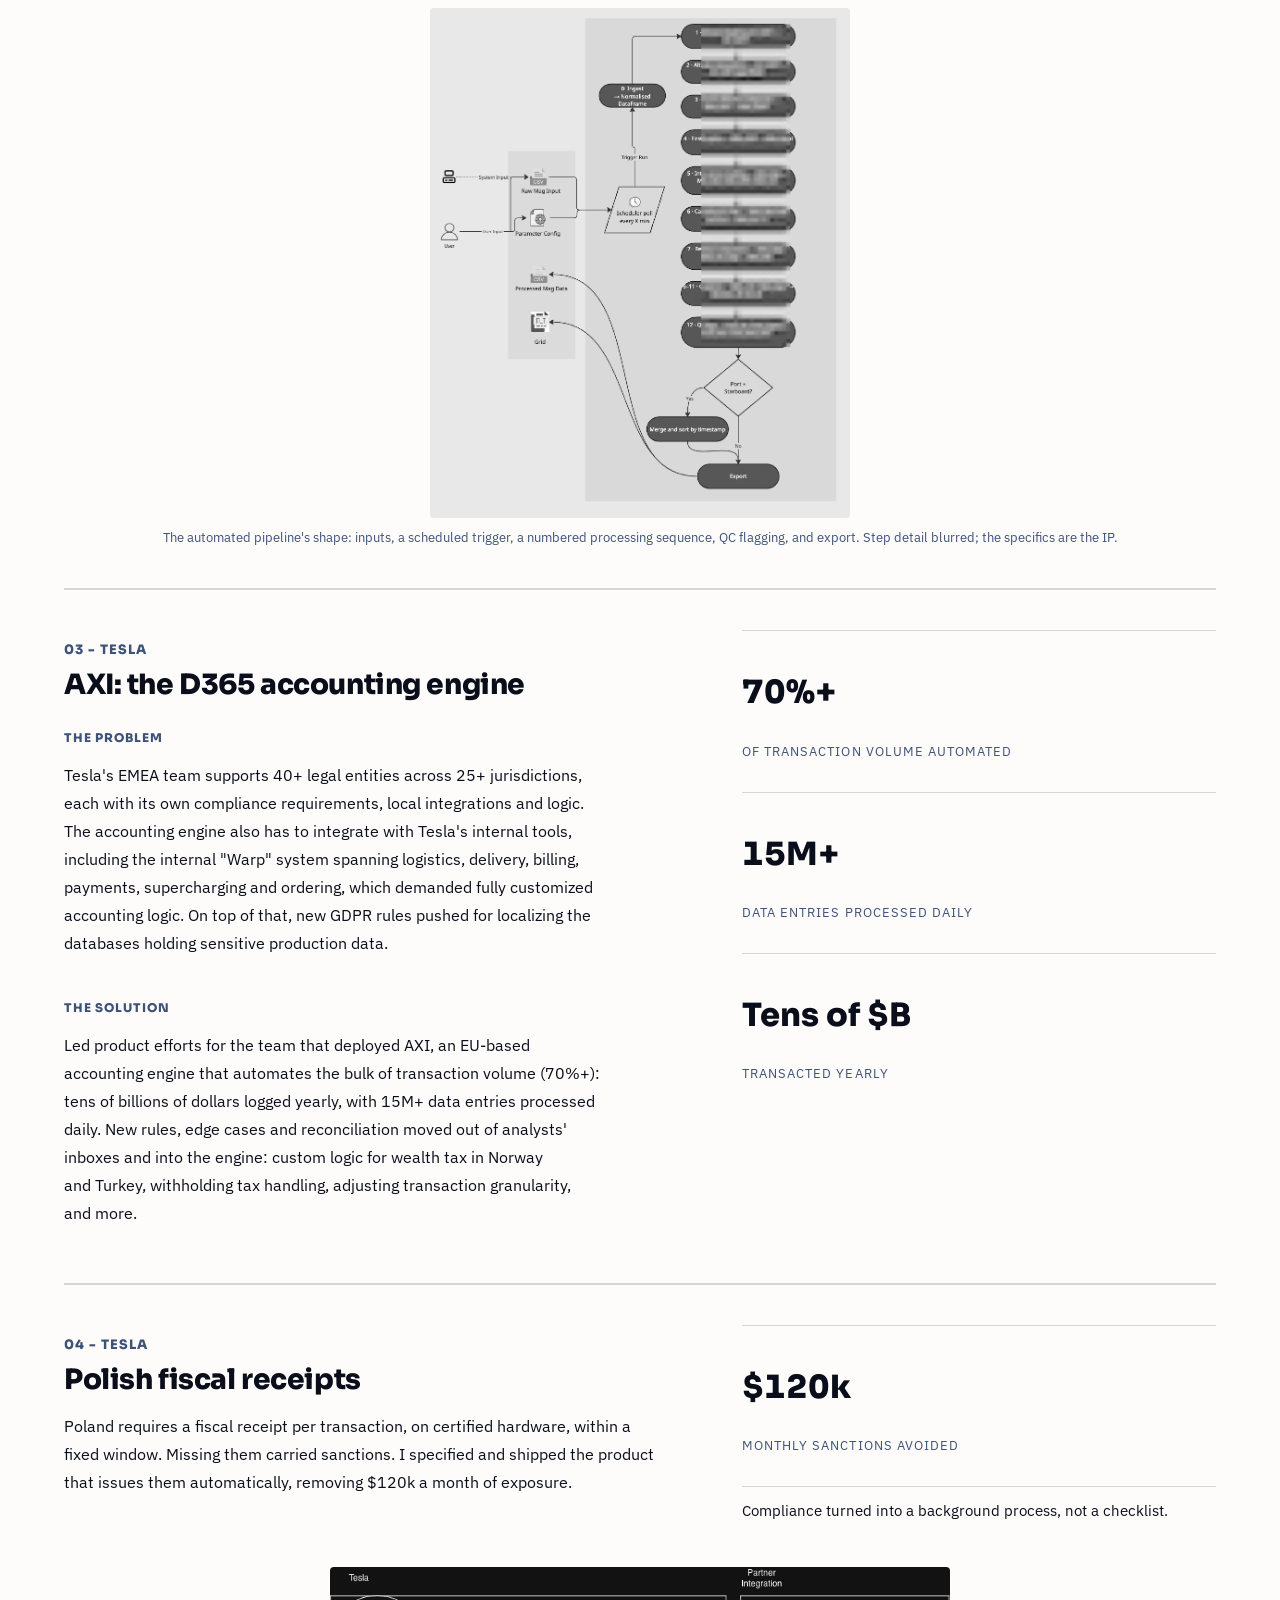
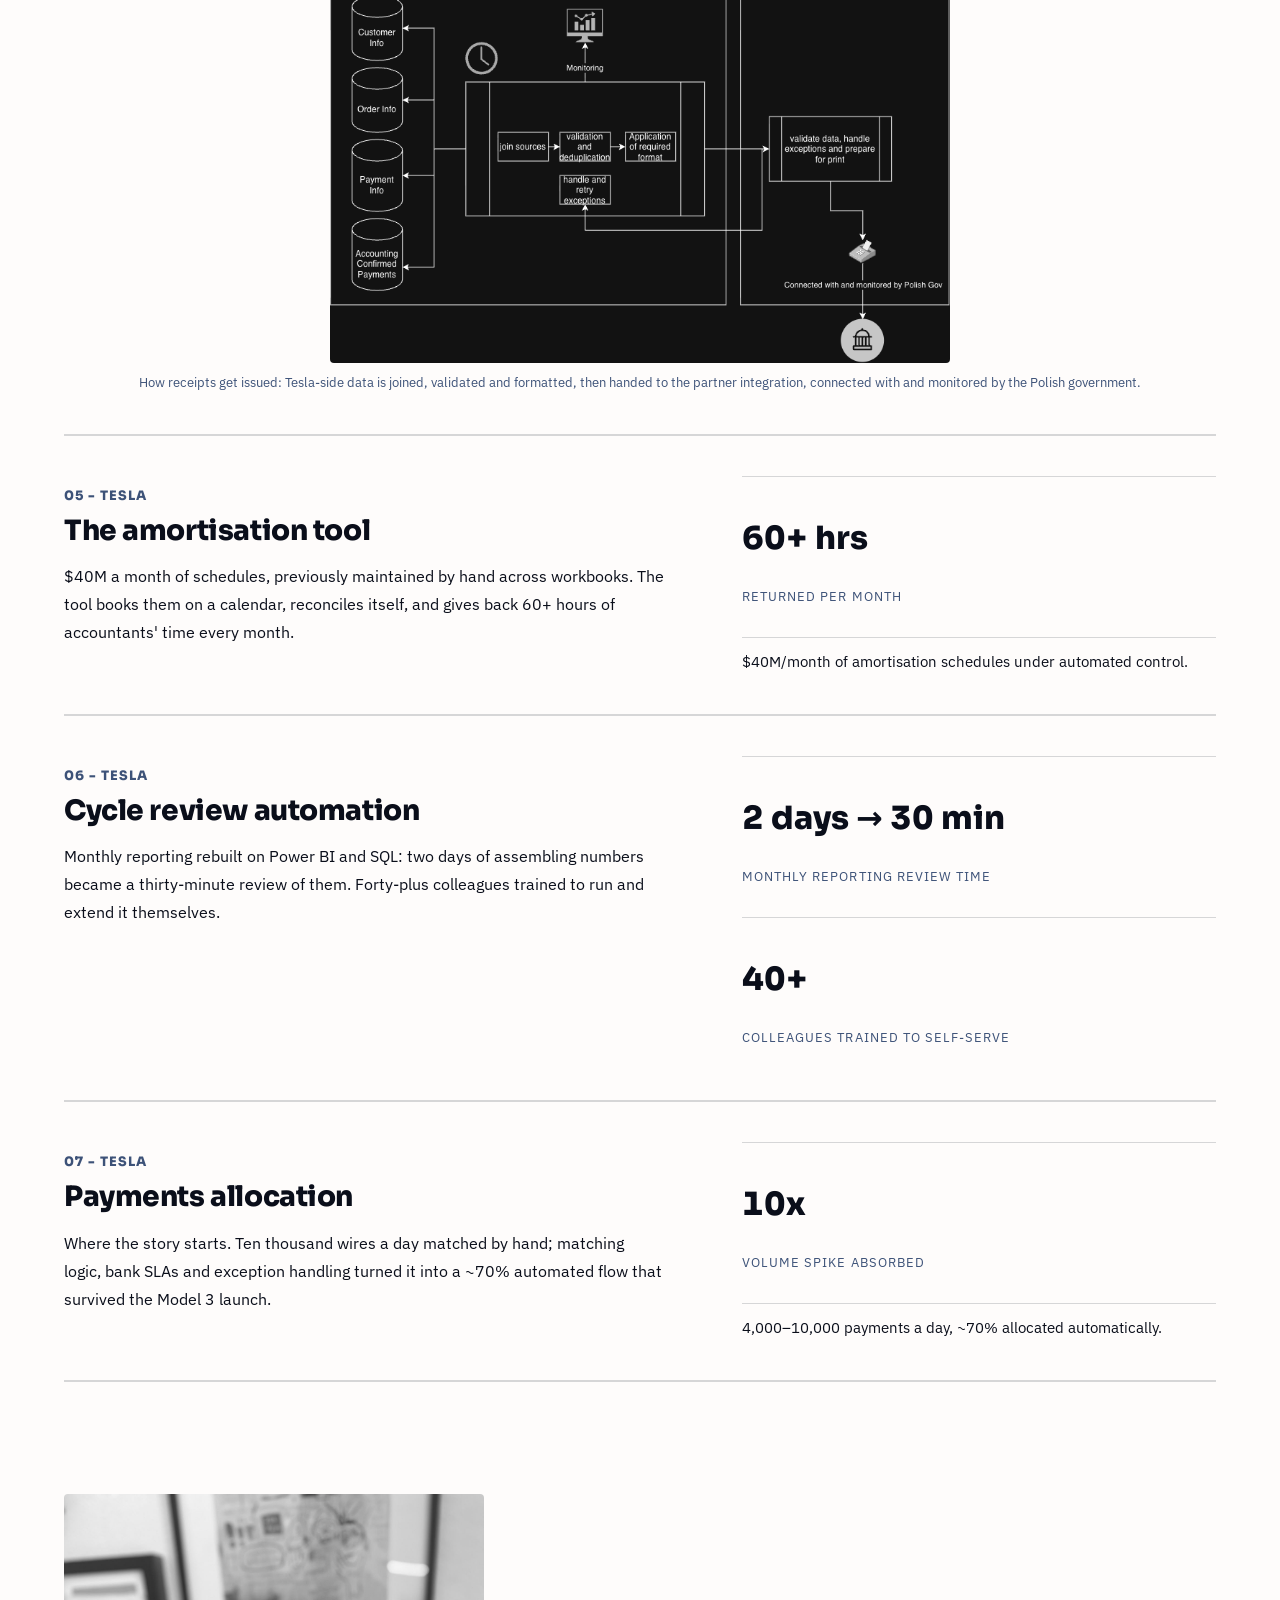
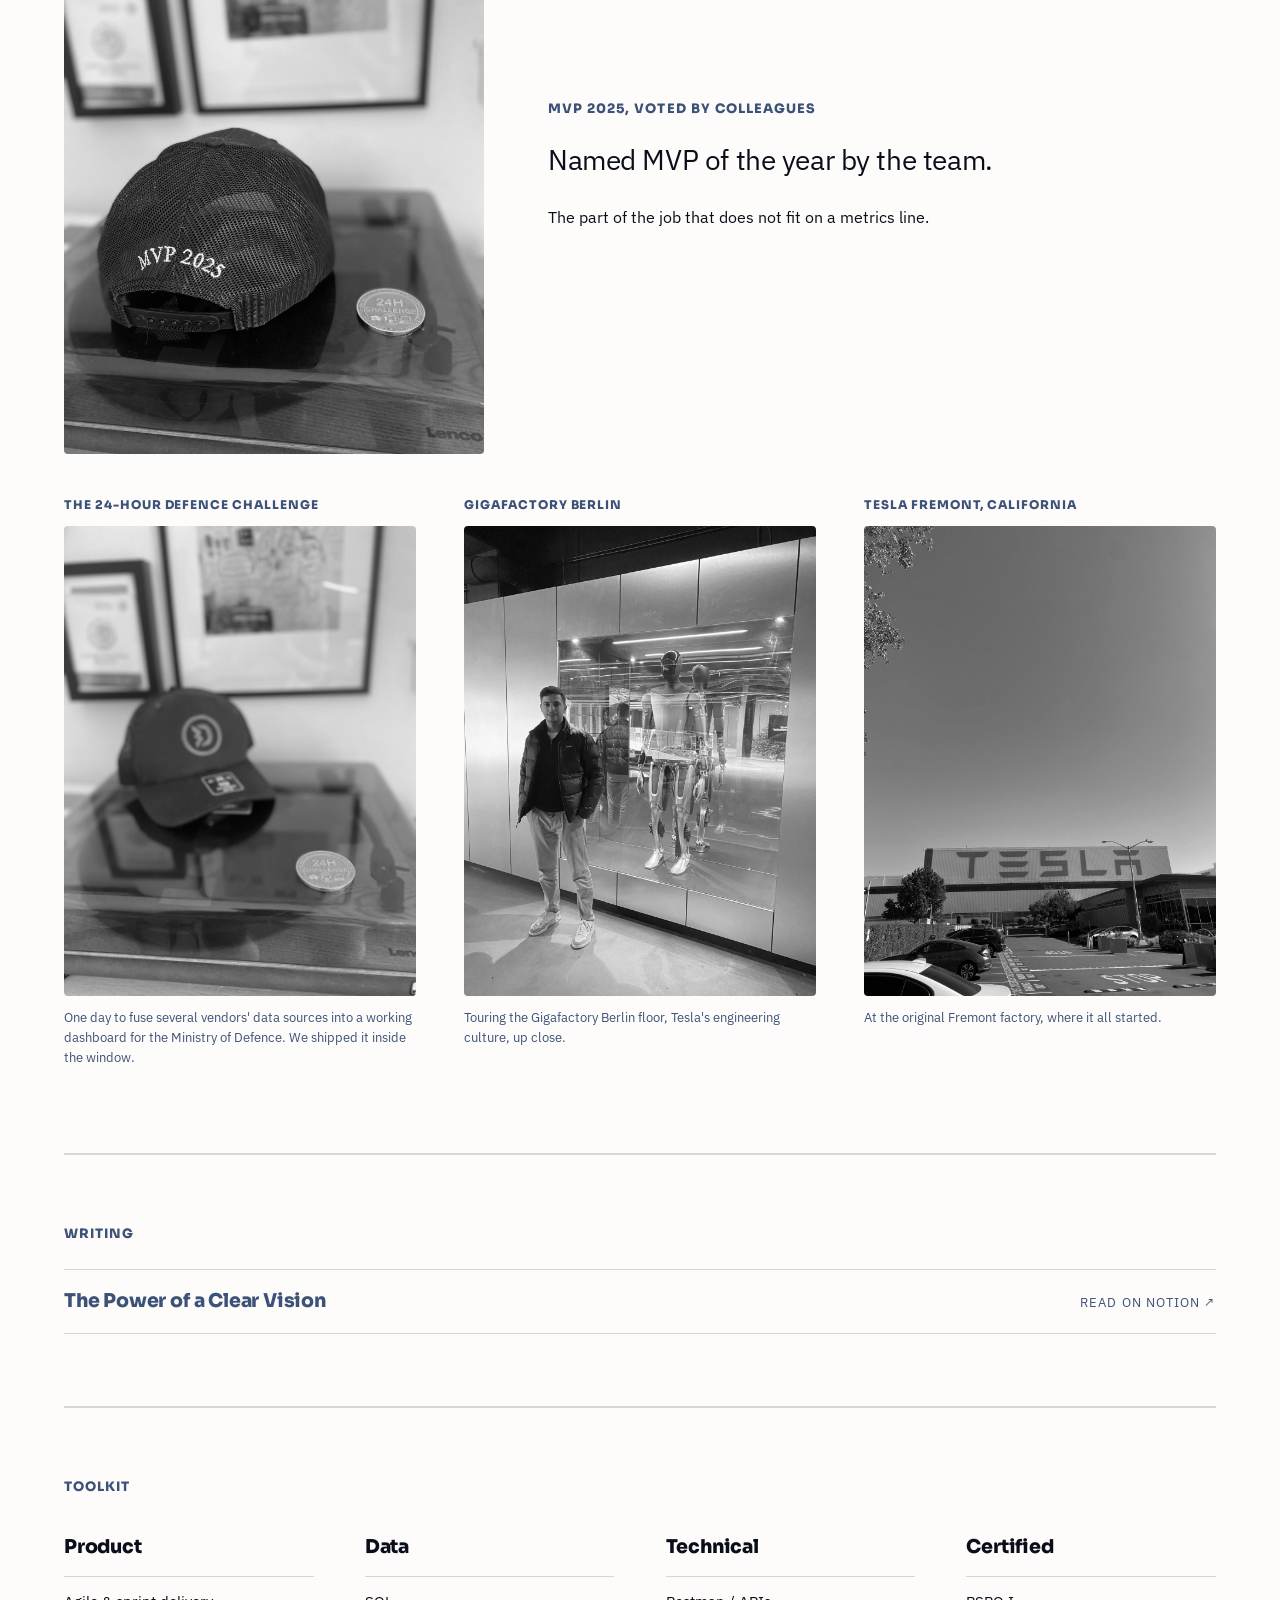
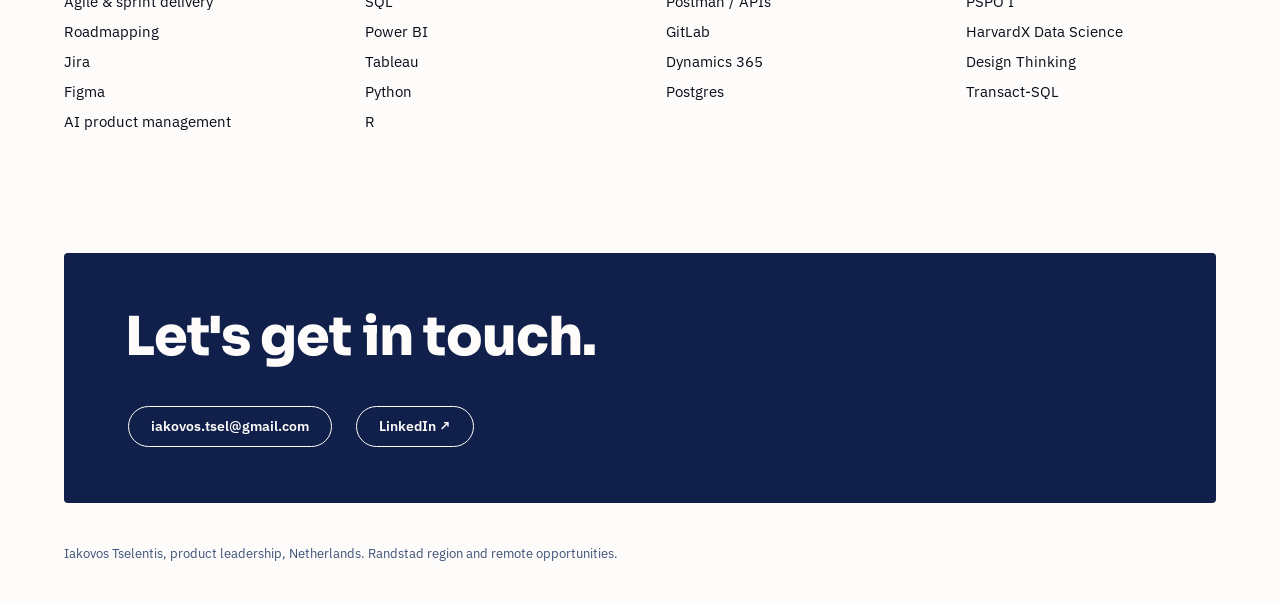
==== commit 4c581ecc: "Add stakeholder logo strip to hero and company badges to career journey Hero: a 'Worked with, as a s" ====
--- a/index.html
+++ b/index.html
@@ -44,6 +44,42 @@
         <a class="btn btn-primary" href="#work">See the work</a>
         <a class="btn btn-ghost" href="#contact">Open to roles &amp; consulting</a>
       </div>
+
+      <div style="margin-top: 56px;">
+        <p class="label-sm" style="color: rgba(255,255,255,0.5); margin-bottom: 18px;">Worked with, as a stakeholder or vendor partner</p>
+        <div style="display: flex; flex-wrap: wrap; align-items: center; gap: 14px;">
+          <div title="EY" style="background: var(--white); border-radius: 8px; padding: 8px 14px; display: flex; align-items: center; height: 40px; opacity: 0.88; transition: opacity 0.15s, transform 0.15s;" onmouseover="this.style.opacity=1;this.style.transform='translateY(-1px)'" onmouseout="this.style.opacity=0.88;this.style.transform='none'">
+            <img src="assets/ey-logo-tesla-stakeholder.png" alt="EY" style="height: 22px; max-height: 22px; width: auto; max-width: 92px; object-fit: contain; display: block;" loading="lazy">
+          </div>
+          <div title="PwC" style="background: var(--white); border-radius: 8px; padding: 8px 14px; display: flex; align-items: center; height: 40px; opacity: 0.88; transition: opacity 0.15s, transform 0.15s;" onmouseover="this.style.opacity=1;this.style.transform='translateY(-1px)'" onmouseout="this.style.opacity=0.88;this.style.transform='none'">
+            <img src="assets/pwc_logo-tesla-stakeholder.png" alt="PwC" style="height: 22px; max-height: 22px; width: auto; max-width: 92px; object-fit: contain; display: block;" loading="lazy">
+          </div>
+          <div title="CGI" style="background: var(--white); border-radius: 8px; padding: 8px 14px; display: flex; align-items: center; height: 40px; opacity: 0.88; transition: opacity 0.15s, transform 0.15s;" onmouseover="this.style.opacity=1;this.style.transform='translateY(-1px)'" onmouseout="this.style.opacity=0.88;this.style.transform='none'">
+            <img src="assets/cgi-stakeholder.jpeg" alt="CGI" style="height: 22px; max-height: 22px; width: auto; max-width: 92px; object-fit: contain; display: block;" loading="lazy">
+          </div>
+          <div title="French Tax Office (DGFiP)" style="background: var(--white); border-radius: 8px; padding: 8px 14px; display: flex; align-items: center; height: 40px; opacity: 0.88; transition: opacity 0.15s, transform 0.15s;" onmouseover="this.style.opacity=1;this.style.transform='translateY(-1px)'" onmouseout="this.style.opacity=0.88;this.style.transform='none'">
+            <img src="assets/french-tax-office-logo-tesla-stakeholder.jpeg" alt="French Tax Office (DGFiP)" style="height: 22px; max-height: 22px; width: auto; max-width: 92px; object-fit: contain; display: block;" loading="lazy">
+          </div>
+          <div title="Agenzia delle Entrate" style="background: var(--white); border-radius: 8px; padding: 8px 14px; display: flex; align-items: center; height: 40px; opacity: 0.88; transition: opacity 0.15s, transform 0.15s;" onmouseover="this.style.opacity=1;this.style.transform='translateY(-1px)'" onmouseout="this.style.opacity=0.88;this.style.transform='none'">
+            <img src="assets/talian-agency-of-revenue-tax-credit-business-italian-fiscal-code-tesla-stakeholder.png" alt="Agenzia delle Entrate" style="height: 22px; max-height: 22px; width: auto; max-width: 92px; object-fit: contain; display: block;" loading="lazy">
+          </div>
+          <div title="NCSC-NL" style="background: var(--white); border-radius: 8px; padding: 8px 14px; display: flex; align-items: center; height: 40px; opacity: 0.88; transition: opacity 0.15s, transform 0.15s;" onmouseover="this.style.opacity=1;this.style.transform='translateY(-1px)'" onmouseout="this.style.opacity=0.88;this.style.transform='none'">
+            <img src="assets/ncsnc-logo-dtact-stakeholder.png" alt="NCSC-NL" style="height: 22px; max-height: 22px; width: auto; max-width: 92px; object-fit: contain; display: block;" loading="lazy">
+          </div>
+          <div title="Roseman Labs" style="background: var(--white); border-radius: 8px; padding: 8px 14px; display: flex; align-items: center; height: 40px; opacity: 0.88; transition: opacity 0.15s, transform 0.15s;" onmouseover="this.style.opacity=1;this.style.transform='translateY(-1px)'" onmouseout="this.style.opacity=0.88;this.style.transform='none'">
+            <img src="assets/roseman_labs_dtact_stakeholder.png" alt="Roseman Labs" style="height: 22px; max-height: 22px; width: auto; max-width: 92px; object-fit: contain; display: block;" loading="lazy">
+          </div>
+          <div title="Waterschap Brabantse Delta" style="background: var(--white); border-radius: 8px; padding: 8px 14px; display: flex; align-items: center; height: 40px; opacity: 0.88; transition: opacity 0.15s, transform 0.15s;" onmouseover="this.style.opacity=1;this.style.transform='translateY(-1px)'" onmouseout="this.style.opacity=0.88;this.style.transform='none'">
+            <img src="assets/logo-brabantse-delta.png" alt="Waterschap Brabantse Delta" style="height: 22px; max-height: 22px; width: auto; max-width: 92px; object-fit: contain; display: block;" loading="lazy">
+          </div>
+          <div title="Ministerie van Defensie" style="background: var(--white); border-radius: 8px; padding: 8px 14px; display: flex; align-items: center; height: 40px; opacity: 0.88; transition: opacity 0.15s, transform 0.15s;" onmouseover="this.style.opacity=1;this.style.transform='translateY(-1px)'" onmouseout="this.style.opacity=0.88;this.style.transform='none'">
+            <img src="assets/Logo_ministerie_van_defensie.svg.webp" alt="Ministerie van Defensie" style="height: 22px; max-height: 22px; width: auto; max-width: 92px; object-fit: contain; display: block;" loading="lazy">
+          </div>
+          <div title="Fugro" style="background: var(--white); border-radius: 8px; padding: 8px 14px; display: flex; align-items: center; height: 40px; opacity: 0.88; transition: opacity 0.15s, transform 0.15s;" onmouseover="this.style.opacity=1;this.style.transform='translateY(-1px)'" onmouseout="this.style.opacity=0.88;this.style.transform='none'">
+            <img src="assets/fugro_logo.svg" alt="Fugro" style="height: 22px; max-height: 22px; width: auto; max-width: 92px; object-fit: contain; display: block;" loading="lazy">
+          </div>
+        </div>
+      </div>
     </section>
 
     <hr style="height: 2px; border: 0; margin: 0; background: rgba(255,255,255,0.14);" />
@@ -92,7 +128,7 @@
         <article id="v3" style="padding: 0 0 48px;">
           <div style="display: flex; justify-content: space-between; align-items: baseline; gap: 16px; flex-wrap: wrap;">
             <div>
-              <span class="version-tag is-current">v3.0 · current</span>
+              <img src="assets/Logo-orange.svg" alt="DTACT" style="height: 22px; width: 22px; object-fit: contain; border-radius: 4px; vertical-align: middle; margin-right: 8px; background: var(--white); padding: 2px;"><span class="version-tag is-current">v3.0 · current</span>
               <h2 class="text-h2" style="margin-top: 10px;">Product Manager → Head of Product</h2>
               <p class="text-small" style="margin-top: 6px;">DTACT (Dutch Sec B.V.), The Hague</p>
             </div>
@@ -135,7 +171,7 @@
         <article id="v2" style="border-top: 2px solid var(--color-divider); padding: 48px 0;">
           <div style="display: flex; justify-content: space-between; align-items: baseline; gap: 16px; flex-wrap: wrap;">
             <div>
-              <span class="version-tag">v2.0</span>
+              <img src="assets/Tesla_logo.png" alt="Tesla" style="height: 22px; width: 22px; object-fit: contain; border-radius: 4px; vertical-align: middle; margin-right: 8px; background: var(--white); padding: 2px;"><span class="version-tag">v2.0</span>
               <h2 class="text-h2" style="margin-top: 10px;">Software → Senior Software Product Manager</h2>
               <p class="text-small" style="margin-top: 6px;">Tesla, Finance Apps Engineering</p>
             </div>
@@ -178,7 +214,7 @@
         <article id="v1-1" style="border-top: 2px solid var(--color-divider); padding: 48px 0;">
           <div style="display: flex; justify-content: space-between; align-items: baseline; gap: 16px; flex-wrap: wrap;">
             <div>
-              <span class="version-tag">v1.1</span>
+              <img src="assets/Tesla_logo.png" alt="Tesla" style="height: 22px; width: 22px; object-fit: contain; border-radius: 4px; vertical-align: middle; margin-right: 8px; background: var(--white); padding: 2px;"><span class="version-tag">v1.1</span>
               <h2 class="text-h2" style="margin-top: 10px;">Financial Analyst</h2>
               <p class="text-small" style="margin-top: 6px;">Tesla, Amsterdam</p>
             </div>
@@ -205,7 +241,7 @@
         <article id="v1" style="border-top: 2px solid var(--color-divider); padding: 48px 0 0;">
           <div style="display: flex; justify-content: space-between; align-items: baseline; gap: 16px; flex-wrap: wrap;">
             <div>
-              <span class="version-tag">v1.0</span>
+              <img src="assets/Tesla_logo.png" alt="Tesla" style="height: 22px; width: 22px; object-fit: contain; border-radius: 4px; vertical-align: middle; margin-right: 8px; background: var(--white); padding: 2px;"><span class="version-tag">v1.0</span>
               <h2 class="text-h2" style="margin-top: 10px;">Accounts Receivable Specialist, Payments</h2>
               <p class="text-small" style="margin-top: 6px;">Tesla, Amsterdam</p>
             </div>
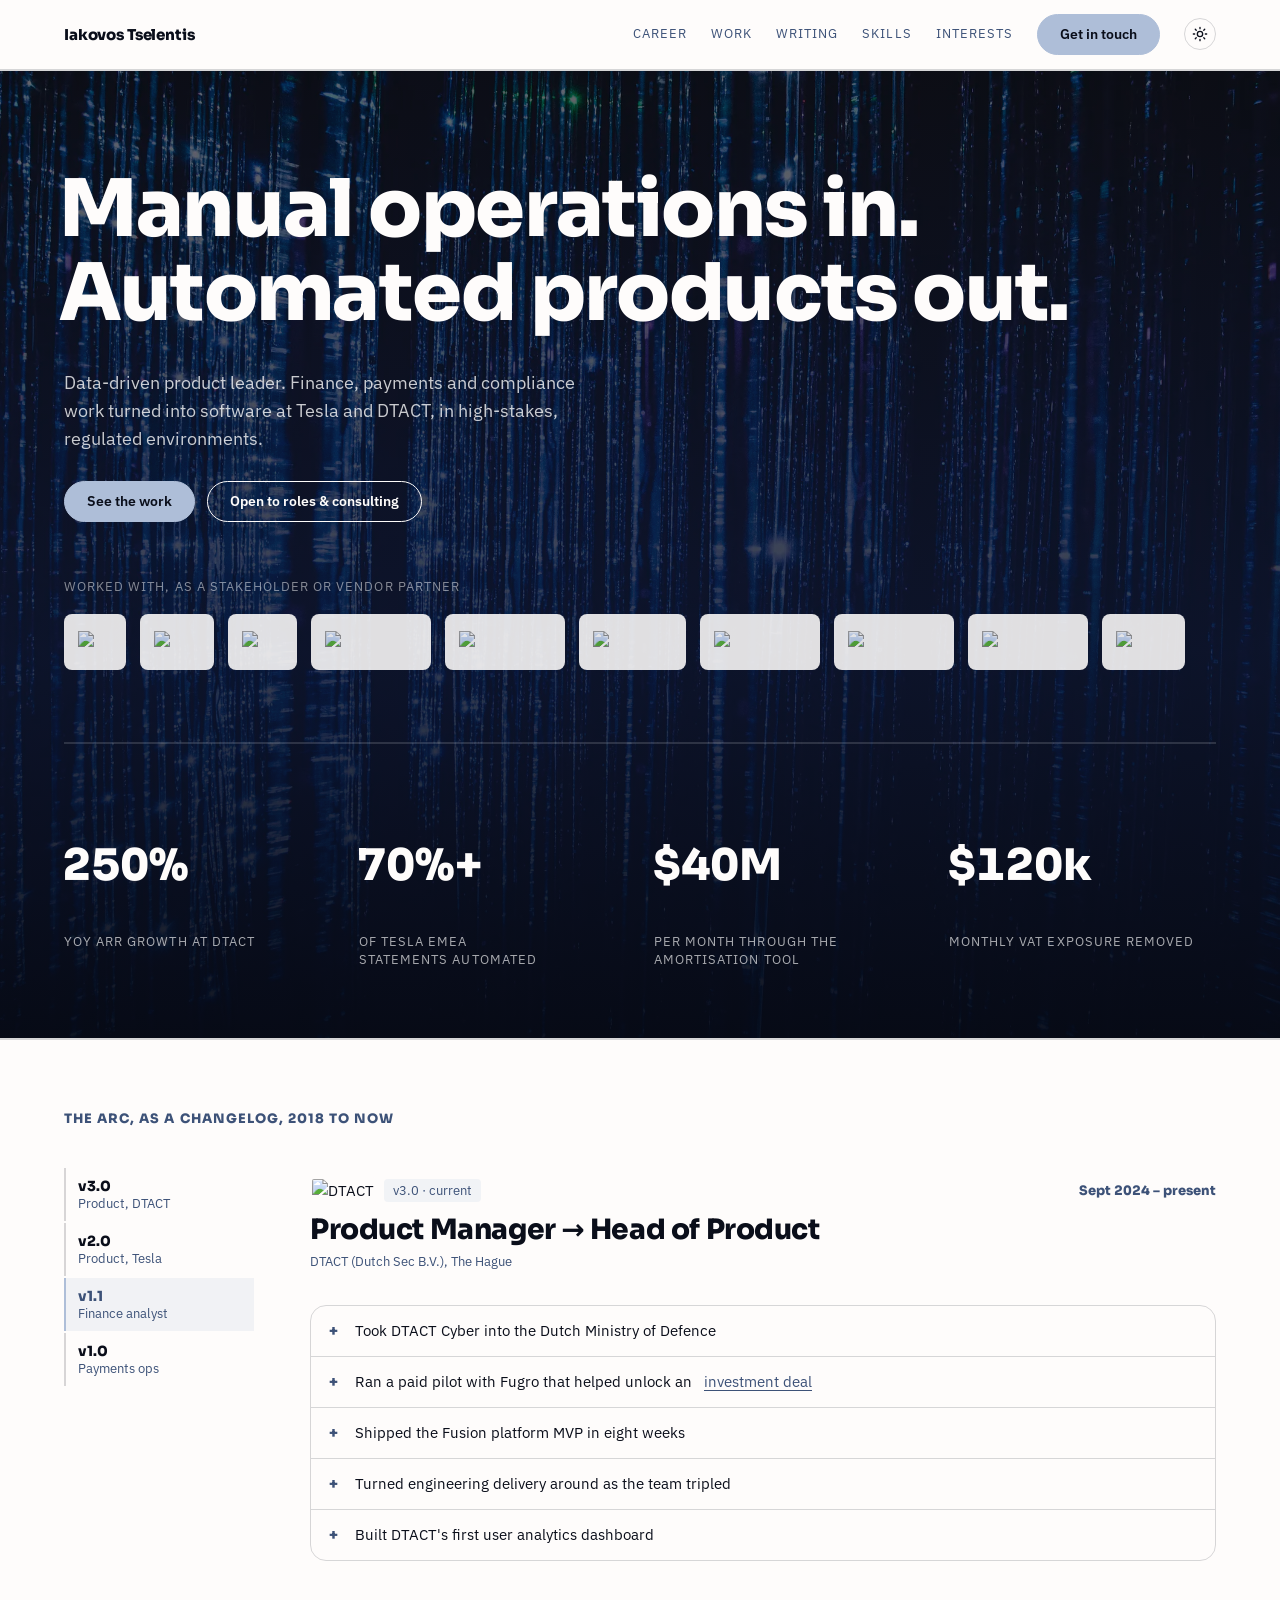
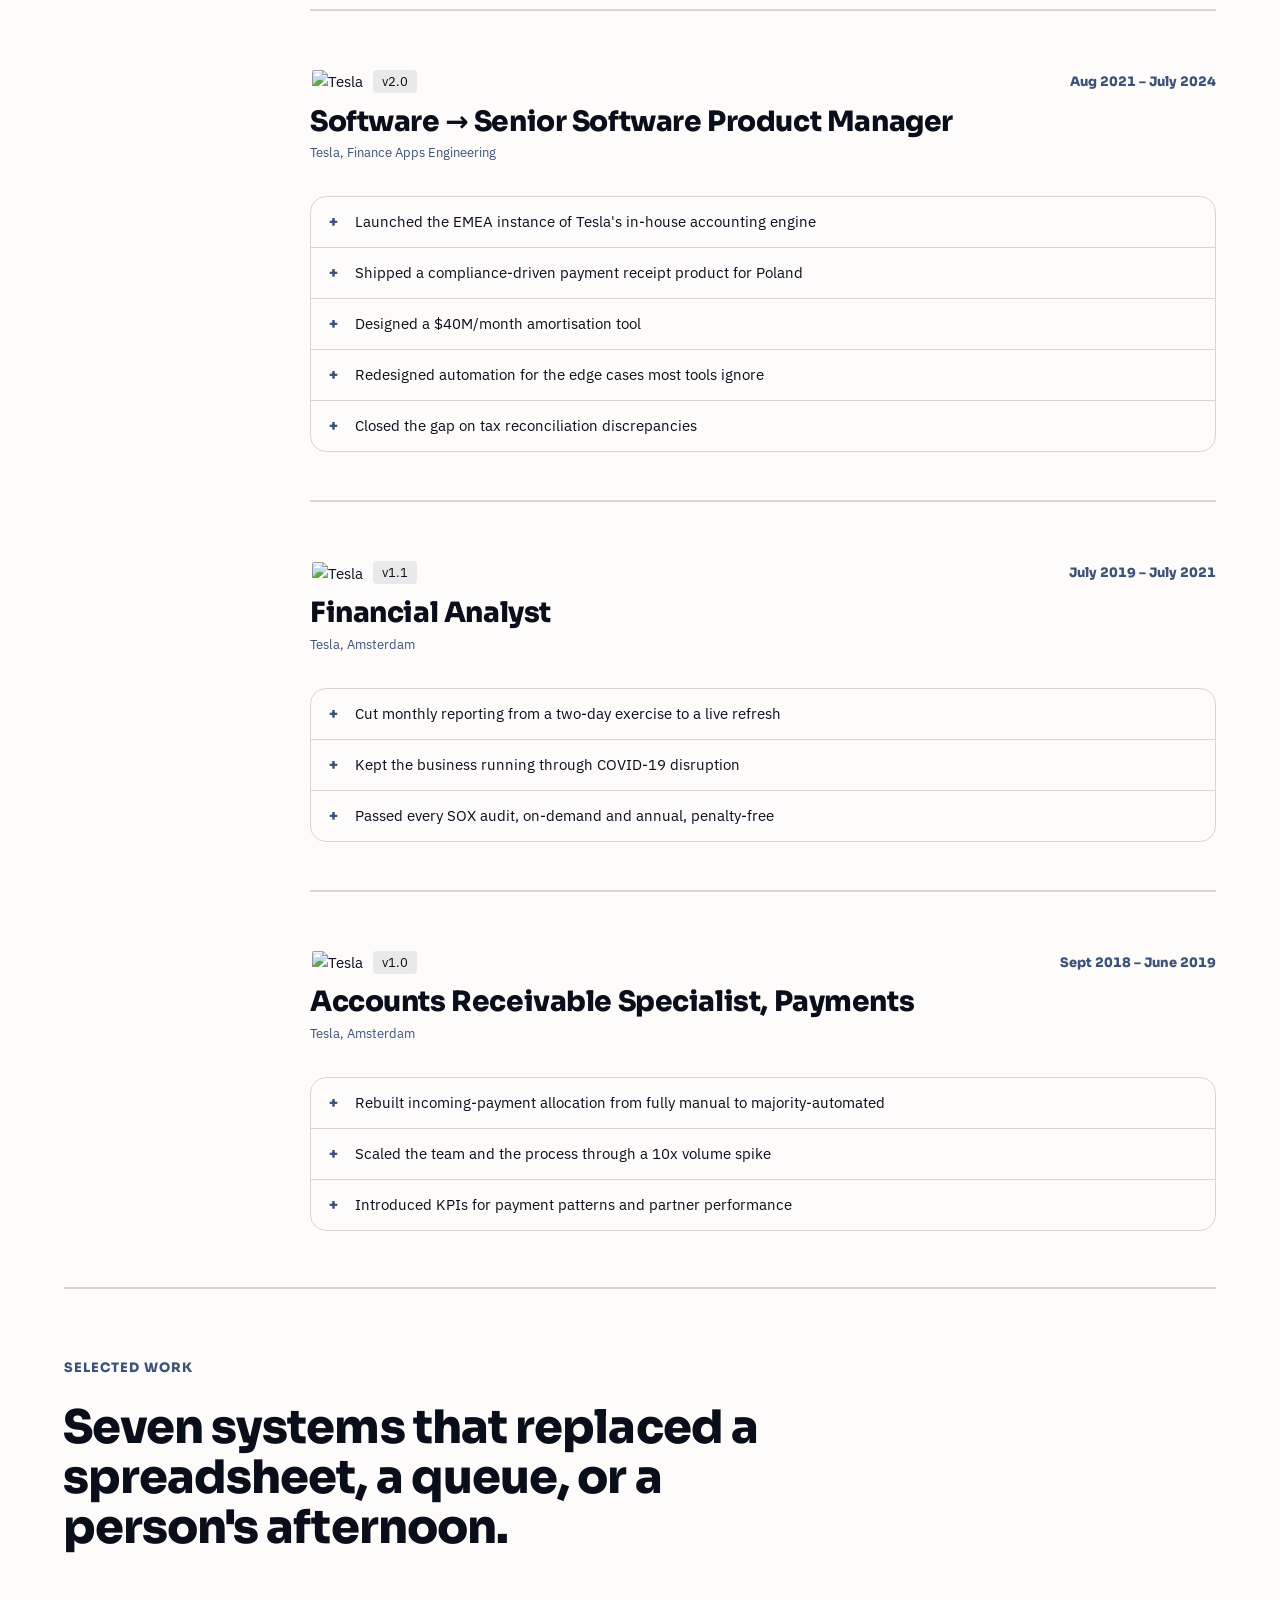
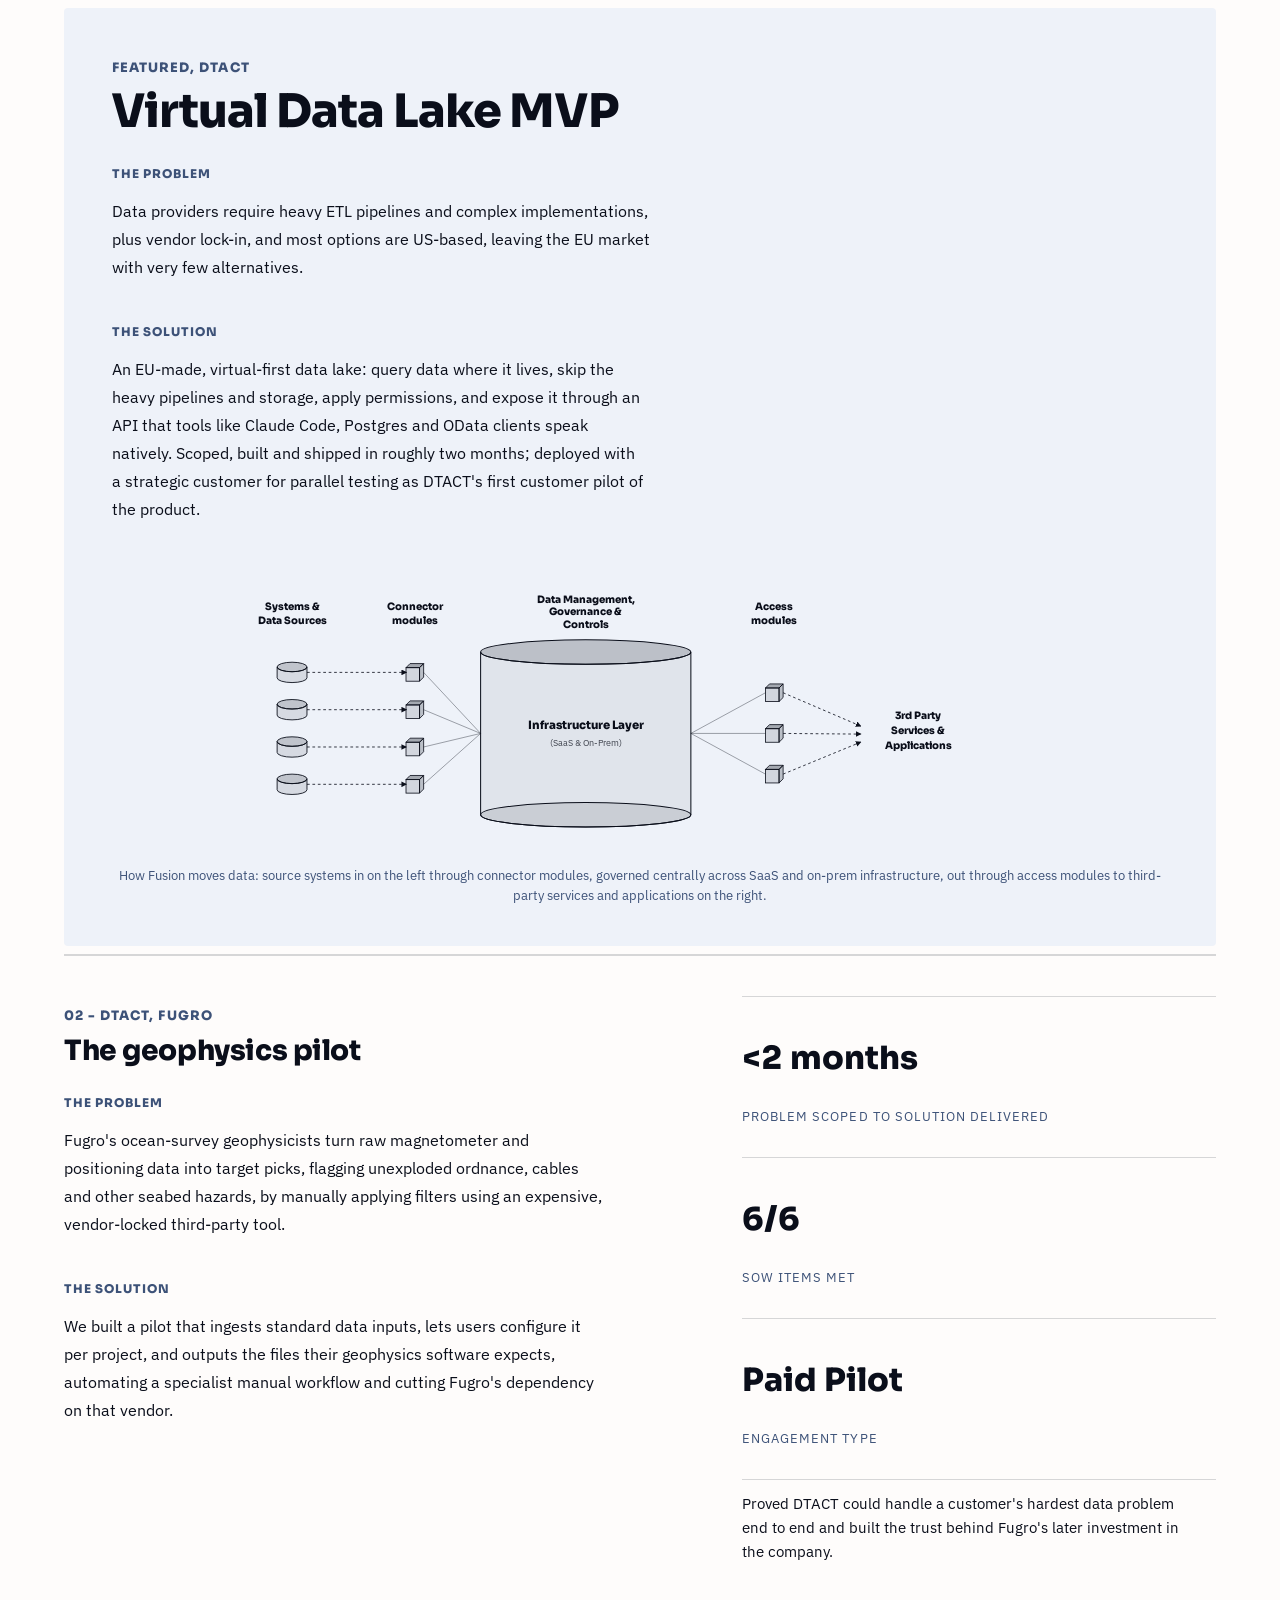
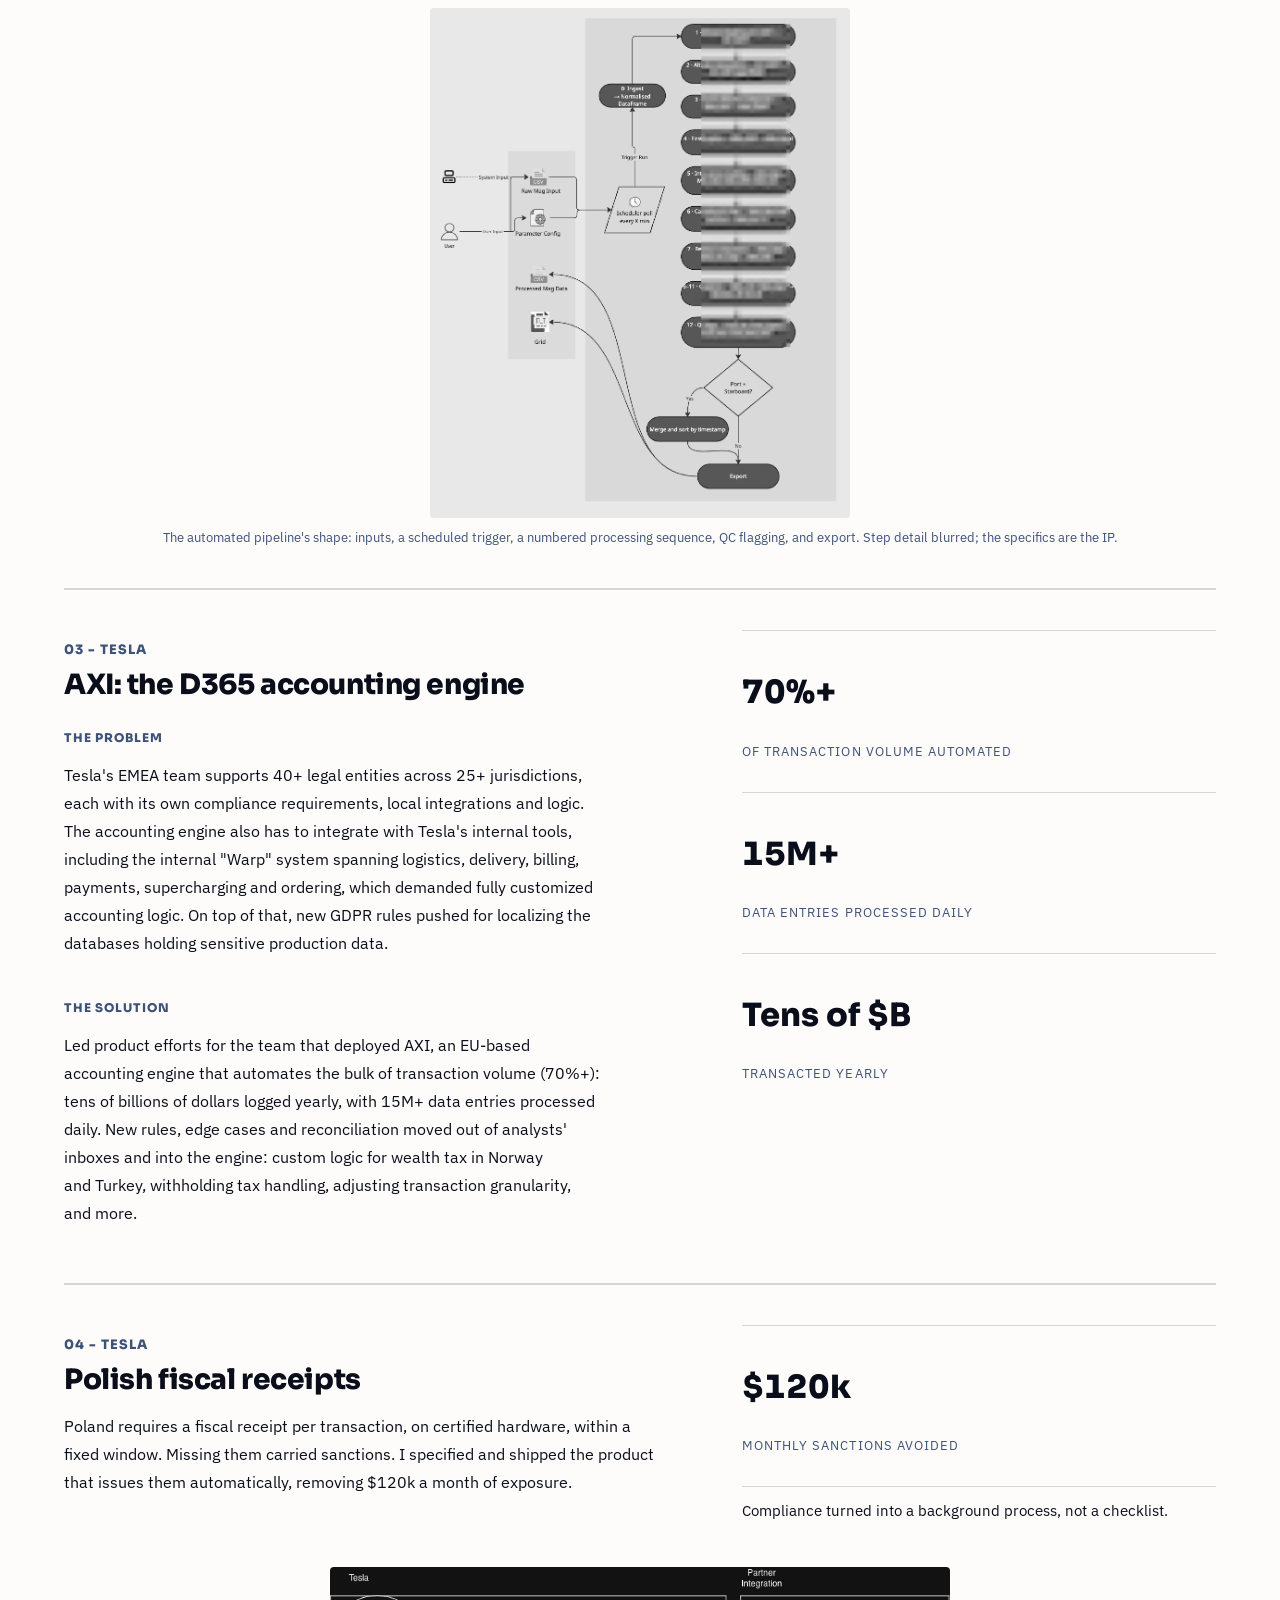
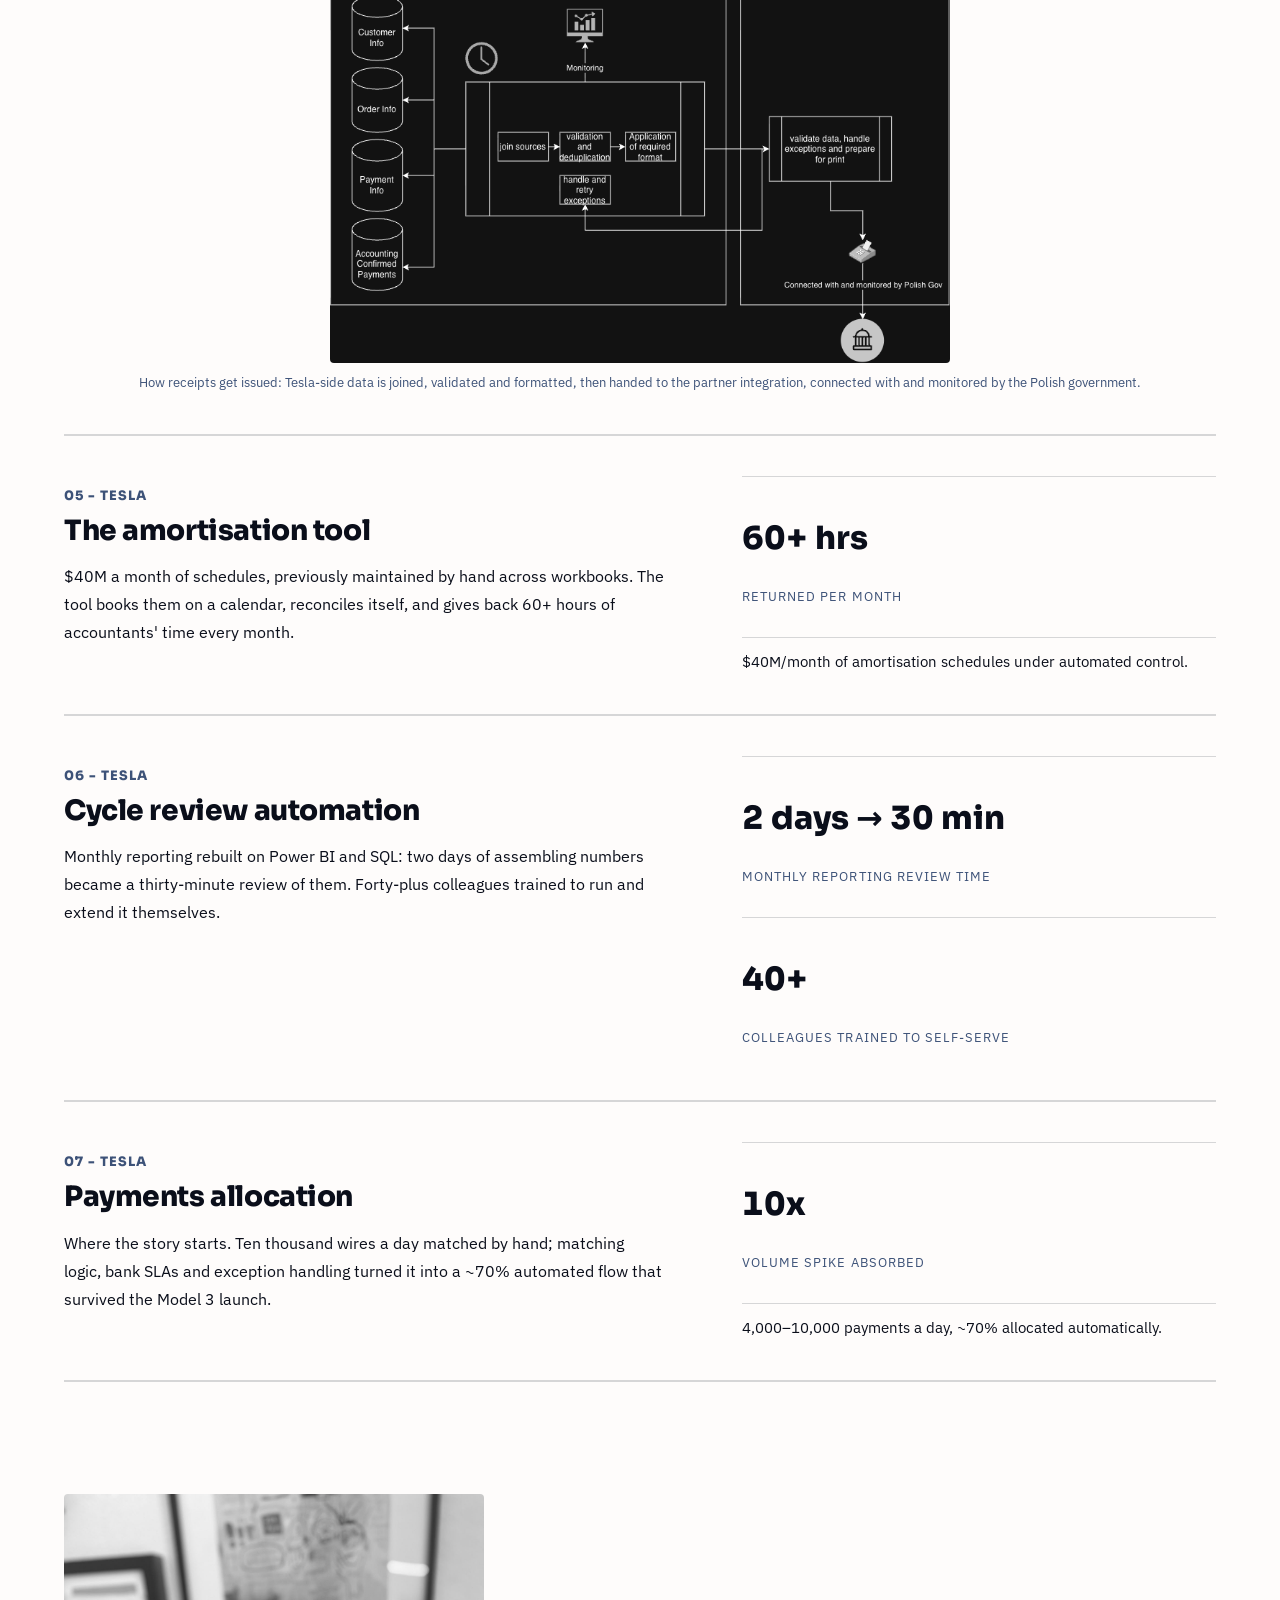
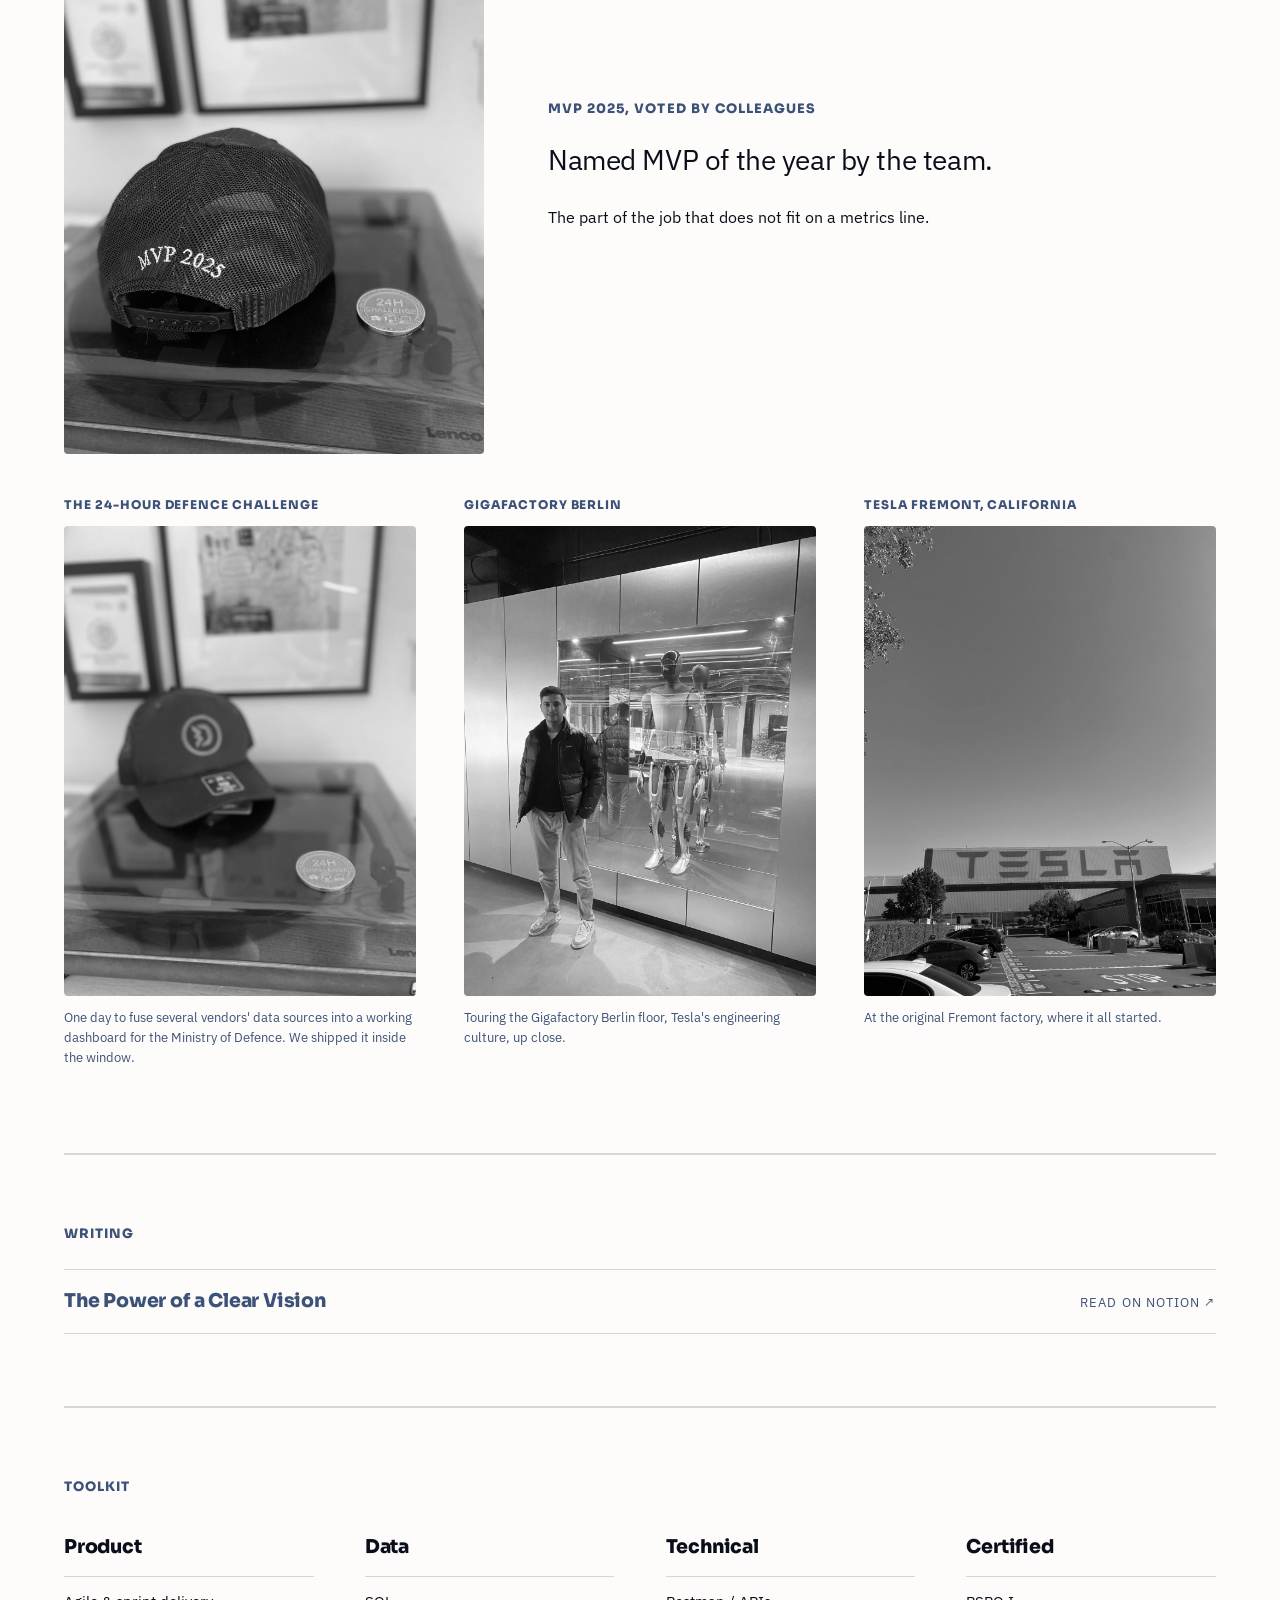
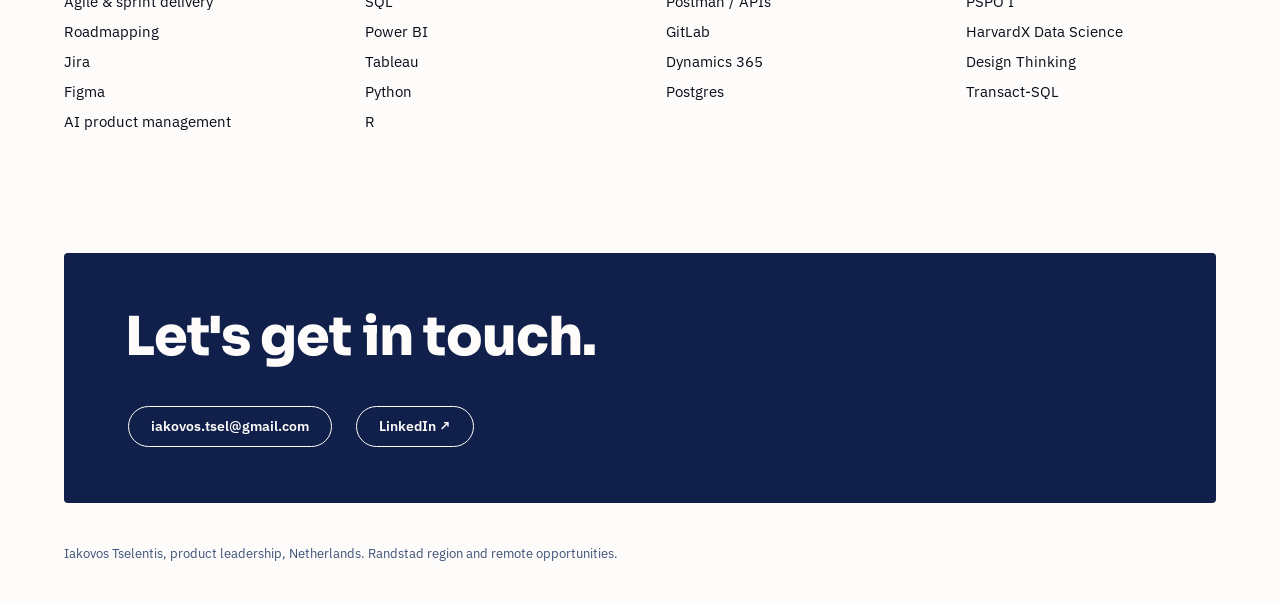
==== commit cd7fde2d: "Add a separate Interests page: non-fiction books, podcasts, music production New interests.html, lin" ====
--- a/index.html
+++ b/index.html
@@ -22,6 +22,7 @@
     <a href="#work" style="font-size: 13px; letter-spacing: 0.08em; text-transform: uppercase; text-decoration: none; white-space: nowrap;">Work</a>
     <a href="#writing" style="font-size: 13px; letter-spacing: 0.08em; text-transform: uppercase; text-decoration: none; white-space: nowrap;">Writing</a>
     <a href="#skills" style="font-size: 13px; letter-spacing: 0.08em; text-transform: uppercase; text-decoration: none; white-space: nowrap;">Skills</a>
+    <a href="interests.html" style="font-size: 13px; letter-spacing: 0.08em; text-transform: uppercase; text-decoration: none; white-space: nowrap;">Interests</a>
     <a class="btn btn-primary" href="#contact">Get in touch</a>
     <button class="theme-toggle" id="theme-toggle" type="button" aria-label="Toggle light and dark mode">
       <svg class="icon-moon" viewBox="0 0 24 24" fill="none" stroke="currentColor" stroke-width="2" stroke-linecap="round" stroke-linejoin="round"><path d="M21 12.79A9 9 0 1 1 11.21 3 7 7 0 0 0 21 12.79z"></path></svg>
